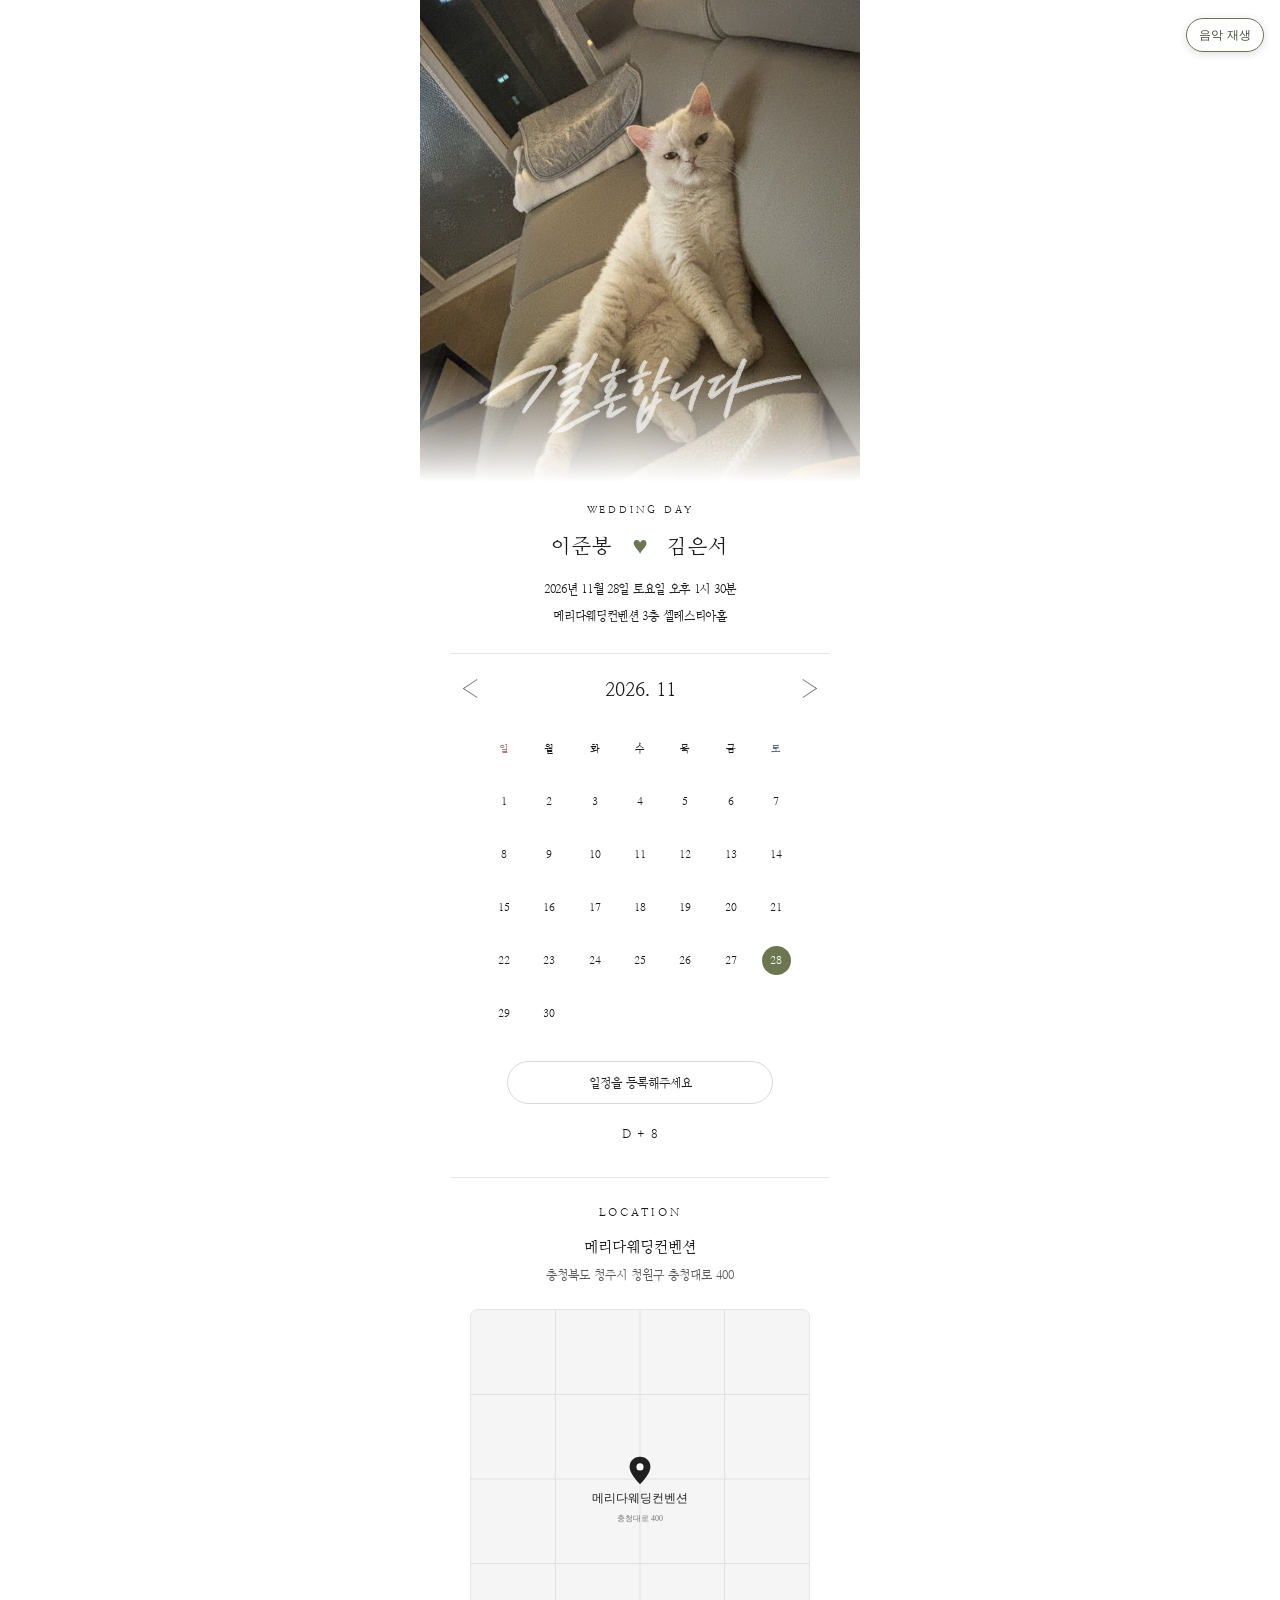
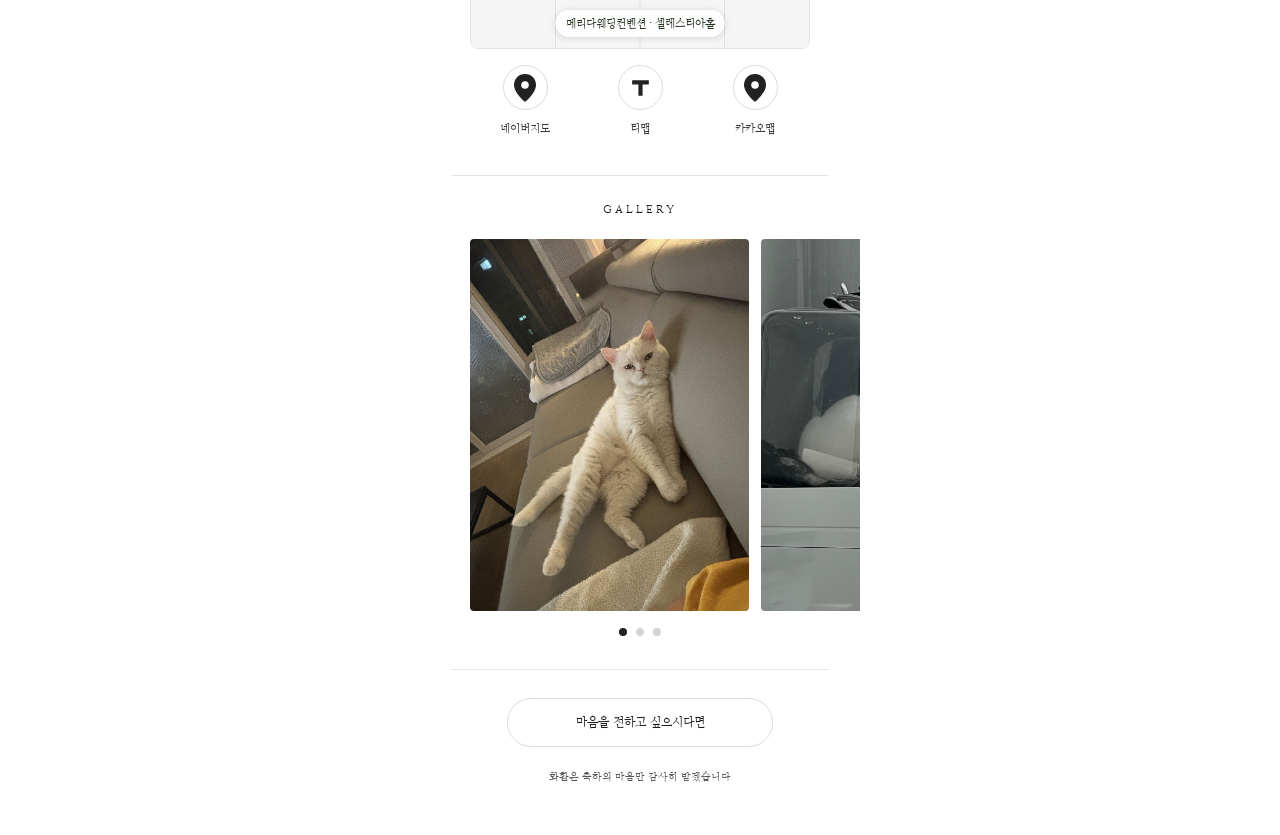
==== index.html @ 65020113 "Deploy wedding invitation music and gallery to production with top-right text music control" ====
<!DOCTYPE html>

<html lang="ko"><head><meta charset="utf-8"/><meta content="width=device-width, initial-scale=1" name="viewport"/><title>이준봉 ♥ 김은서 결혼식</title><style></style><link href="styles.css" rel="stylesheet"/><style> .calendar-chooser{width:100%;margin:0 auto;text-align:center}.calendar-chooser summary{list-style:none;cursor:pointer;user-select:none}.calendar-chooser summary::-webkit-details-marker{display:none}.calendar-chooser[open] summary{border-color:#999}.native-choice-panel{position:relative;z-index:5;width:min(100%,340px);margin:11px auto 0;background:#fff;border:1px solid #e9e9e9;border-radius:15px;padding:14px;box-shadow:0 8px 22px #0001}.native-choice-panel .popup-head{display:block;font-size:14px}.native-choice-panel .popup-close-hint{display:block;margin:3px 0 7px;font:10px/1.5 system-ui,sans-serif;color:#777}.native-choice-panel .calendar-choice{box-sizing:border-box}.native-choice-panel .choice-icon{flex:none}.calendar-chooser:not([open]) .native-choice-panel{display:none}</style><style>.native-choice-panel .choice-detail>summary{list-style:none;cursor:pointer}.native-choice-panel .choice-detail>summary::-webkit-details-marker{display:none}.native-choice-panel .choice-detail[open]>summary{border-color:#888}.choice-icon .brand-icon{width:23px;height:23px;display:block}.choice-expansion{text-align:left;font:12px/1.7 system-ui,sans-serif;color:#555;border:1px solid #ededed;border-radius:10px;padding:12px;margin:-1px 0 8px}.choice-expansion p{margin:0 0 10px}.event-fallback{border-left:2px solid #333;padding:6px 10px;margin:10px 0;background:#fafafa}.event-fallback p{margin:4px 0 0}.file-link{display:block;padding:10px;border:1px solid #ddd;border-radius:8px;text-decoration:none;color:#222;margin:7px 0;font-size:12px}.file-note{margin:11px 0 0;color:#777;font:10px/1.5 system-ui,sans-serif}.calendar-chooser summary{list-style:none}</style><style>.location{padding-bottom:34px}.map-outer{width:min(100%,340px);margin:15px auto 0}.map-frame{width:100%;aspect-ratio:1;position:relative;background:#f2f2f2;border:1px solid #e5e5e5;border-radius:8px;overflow:hidden}.map-frame iframe{width:100%;height:100%;border:0;position:relative;z-index:1}.map-fallback{position:absolute;inset:0;display:flex;align-items:center;justify-content:center;flex-direction:column;gap:9px;font:12px/1.5 system-ui,sans-serif;color:#555;z-index:0}.map-fallback strong{font-size:14px}.map-credit{font:9px/1.6 system-ui,sans-serif;color:#888;text-align:right;margin:4px 0 8px}.map-apps{display:flex;justify-content:space-around;gap:5px}.map-apps>a{display:flex;flex-direction:column;align-items:center;gap:7px;color:#333;text-decoration:none;min-width:74px;font-family:WeddingSerif,"Nanum Myeongjo",serif;font-size:11px;line-height:1.4;letter-spacing:0}.map-app-icon{width:45px;height:45px;border-radius:50%;border:1px solid #dcdcdc;display:grid;place-items:center;background:white;color:#222}.map-apps svg{display:block}.tmap-fallback-note{font-family:WeddingSerif,"Nanum Myeongjo",serif;font-size:10px;line-height:1.6;color:#777;margin:12px 0 0;text-align:center}.tmap-fallback-note a{color:inherit;text-decoration:underline}@media(min-width:441px){.map-outer{width:340px}}</style><style>
.gallery-section{padding:18px 0 23px;text-align:center;overflow:hidden}.gallery-section h2{font-size:11px;letter-spacing:.28em;font-weight:400;margin:0 0 17px}.gallery-area{position:relative;--gallery-slide-width:min(82%,308px)}.gallery-track{display:flex;overflow-x:auto;scroll-snap-type:x mandatory;-webkit-overflow-scrolling:touch;scrollbar-width:none;gap:12px;padding-inline:calc((100% - var(--gallery-slide-width))/2);scroll-padding-inline:calc((100% - var(--gallery-slide-width))/2);touch-action:pan-x pan-y;overscroll-behavior-x:contain;scroll-behavior:smooth}.gallery-track::-webkit-scrollbar{display:none}.gallery-slide{flex:0 0 var(--gallery-slide-width);margin:0;scroll-snap-align:center;scroll-snap-stop:always;aspect-ratio:3/4;background:#f4f4f4;overflow:hidden;border-radius:4px}.gallery-slide img{width:100%;height:100%;object-fit:cover;display:block}.gallery-nav{position:absolute;top:50%;transform:translateY(-50%);width:36px;height:36px;border:0;display:grid;place-items:center;background:#fff;border-radius:50%;box-shadow:0 1px 8px #0002;font:26px/1 Georgia,serif;color:#252525;cursor:pointer;z-index:2}.gallery-nav.prev{left:14px}.gallery-nav.next{right:14px}.gallery-nav:disabled{opacity:.35;cursor:default}.gallery-dots{display:flex;justify-content:center;gap:9px;margin:11px auto 0}.gallery-dot{width:7px;height:7px;border-radius:50%;background:#d3d3d3}.gallery-dot.is-active{background:#222}.gallery-empty{font-size:12px;color:#777}@media(max-width:360px){.gallery-area{--gallery-slide-width:min(84%,292px)}.gallery-nav{width:34px;height:34px}}
</style><style>.gallery-track{--new-width:min(82%,340px);gap:12px;padding-inline:calc((100% - var(--new-width))/2);scroll-padding-inline:calc((100% - var(--new-width))/2);scroll-snap-type:x mandatory;overscroll-behavior-x:contain;scroll-behavior:smooth}.gallery-slide{position:relative;flex:0 0 var(--new-width);scroll-snap-align:center;scroll-snap-stop:always}.gallery-arrow{position:absolute;top:50%;transform:translateY(-50%);width:38px;height:38px;background:#fff;color:#222;border-radius:50%;display:grid;place-items:center;z-index:3;box-shadow:0 2px 8px #0002;text-decoration:none;font:26px/1 Georgia,serif}.gallery-prev{left:10px}.gallery-next{right:10px}.gallery-dot{display:block}.gallery-arrow:focus-visible,.gallery-dot:focus-visible{outline:2px solid #222;outline-offset:2px}@media(max-width:360px){.gallery-track{--new-width:84%}}
.contribution{padding:19px 23px 30px;text-align:center}.contribution-toggle{display:flex;align-items:center;justify-content:center;list-style:none;min-height:43px;border:1px solid #ddd;border-radius:24px;font-size:12px;cursor:pointer}.contribution-toggle::-webkit-details-marker{display:none}.contribution-panel{margin-top:12px;border:1px solid #eee;border-radius:11px;padding:13px}.account-side h3{background:#f6f6f6;margin:8px 0;padding:8px;font-size:12px;font-weight:400}.account-row{display:flex;text-align:left;align-items:center;gap:10px;padding:10px 0;border-bottom:1px solid #eee}.account-text{flex:1;min-width:0;overflow-wrap:anywhere;display:flex;flex-direction:column;font-size:11px;gap:5px}.copy-account{font-family:inherit;border:1px solid #ddd;background:#fff;border-radius:14px;padding:7px;min-width:48px;font-size:11px}.copy-account:disabled{opacity:.35}.contribution-note{font-size:10px;color:#555;line-height:1.8}.copy-status{font-size:11px;color:#555}</style><style>
/* P13: fixed 1:1 square independent of iframe intrinsic size */
.map-outer{width:min(100%,340px);margin-inline:auto}
.map-frame{position:relative!important;width:100%!important;height:auto!important;aspect-ratio:1/1!important;min-height:0!important;max-height:none!important;overflow:hidden!important}
.map-frame iframe,.map-frame .map-fallback{position:absolute!important;inset:0!important;width:100%!important;height:100%!important}
.tmap-fallback-note{display:none!important}
/* P15: native radio-state carousel, no JavaScript required for arrow taps */
.gallery-section{overflow:hidden}.gallery-area{position:relative;overflow:hidden;width:100%;--slide-width:min(82vw,340px);--slide-gap:12px}
.gallery-track{display:flex!important;gap:var(--slide-gap)!important;overflow:visible!important;padding:0 calc((100% - var(--slide-width))/2)!important;scroll-behavior:auto!important;scroll-snap-type:none!important;transform:translateX(0);transition:transform .26s ease;will-change:transform;touch-action:pan-y}
.gallery-slide{flex:0 0 var(--slide-width)!important;width:var(--slide-width)!important;aspect-ratio:3/4;position:relative;scroll-snap-align:none!important;overflow:hidden;border-radius:4px;margin:0}
.gallery-slide img{width:100%;height:100%;display:block;object-fit:cover}
.gallery-radio{position:absolute;opacity:0;pointer-events:none;width:1px;height:1px}
#gallery-select-2:checked~.gallery-area .gallery-track{transform:translateX(calc(-1 * (var(--slide-width) + var(--slide-gap))))}
#gallery-select-3:checked~.gallery-area .gallery-track{transform:translateX(calc(-2 * (var(--slide-width) + var(--slide-gap))))}
.gallery-arrow{position:absolute!important;top:50%;transform:translateY(-50%);width:38px;height:38px;background:#fff;color:#222;border-radius:50%;display:grid;place-items:center;z-index:5;box-shadow:0 2px 8px #0002;text-decoration:none;font:26px/1 Georgia,serif;cursor:pointer;user-select:none;-webkit-tap-highlight-color:transparent}
.gallery-arrow.gallery-prev{left:9px}.gallery-arrow.gallery-next{right:9px}
.gallery-dots{display:flex;gap:9px;justify-content:center;margin:11px auto 0}
.gallery-dot{width:8px;height:8px;border-radius:50%;background:#d4d4d4;cursor:pointer;display:block}
#gallery-select-1:checked~.gallery-dots label[for="gallery-select-1"],#gallery-select-2:checked~.gallery-dots label[for="gallery-select-2"],#gallery-select-3:checked~.gallery-dots label[for="gallery-select-3"]{background:#222}
@media(max-width:360px){.gallery-area{--slide-width:84vw}.gallery-arrow{width:34px;height:34px}}
</style><style>
/* P09 calendar: no vertically compressed cells; preserve seven columns and date order. */
.calendar-section{padding:15px 9% 18px}
.calendar-grid{width:min(100%,318px);aspect-ratio:1/1;margin-inline:auto;display:grid;grid-template-columns:repeat(7,minmax(0,1fr));grid-template-rows:repeat(6,minmax(0,1fr));row-gap:0;align-items:stretch}
.calendar-grid .weekday{height:100%;display:grid;place-items:center;padding:0;font-size:10px}
.calendar-grid .day{height:100%;min-height:0;display:grid;place-items:center;font-size:11px}
.calendar-grid .wedding-date{height:29px;width:29px;min-height:29px;align-self:center;justify-self:center}
/* P13 map: use intrinsic aspect ratio of square wrapper; iframe never establishes height. */
.map-outer{width:min(100%,340px)}
.map-frame{width:100%!important;aspect-ratio:1/1!important;height:auto!important;position:relative!important;overflow:hidden!important}
.map-frame>iframe,.map-frame>.map-fallback{position:absolute!important;inset:0!important;width:100%!important;height:100%!important;box-sizing:border-box!important}
/* P15: native touch scrolling + scroll snap, not transformed radio state. */
.gallery-section{overflow:hidden}
.gallery-area{--gallery-size:min(82vw,340px);position:relative;overflow:hidden;width:100%;}
.gallery-track{display:flex!important;flex-wrap:nowrap!important;gap:12px!important;box-sizing:border-box!important;overflow-x:auto!important;overflow-y:hidden!important;scroll-snap-type:x mandatory!important;scroll-padding-inline:calc((100% - var(--gallery-size))/2)!important;padding:0 calc((100% - var(--gallery-size))/2)!important;transform:none!important;transition:none!important;scroll-behavior:smooth!important;touch-action:pan-x pan-y!important;overscroll-behavior-x:contain;-webkit-overflow-scrolling:touch;scrollbar-width:none;}
.gallery-track::-webkit-scrollbar{display:none}
.gallery-slide{flex:0 0 var(--gallery-size)!important;width:var(--gallery-size)!important;min-width:0!important;position:relative!important;aspect-ratio:3/4!important;margin:0!important;scroll-snap-align:center!important;scroll-snap-stop:always!important;overflow:hidden!important;border-radius:4px}
.gallery-slide img{display:block;width:100%;height:100%;object-fit:cover;pointer-events:none}
.gallery-arrow{position:absolute!important;top:50%!important;transform:translateY(-50%)!important;width:38px;height:38px;background:white;color:#222;border-radius:50%;display:grid;place-items:center;z-index:4;text-decoration:none;box-shadow:0 2px 8px #0003;cursor:pointer;font:26px/1 Georgia,serif;touch-action:manipulation}
.gallery-arrow.gallery-prev{left:10px!important}
.gallery-arrow.gallery-next{right:10px!important}
.gallery-dots{display:flex;justify-content:center;gap:9px;margin:11px auto 0}
.gallery-dot{display:block;width:8px;height:8px;border-radius:50%;background:#d3d3d3}
.gallery-dot.is-active{background:#222}
.gallery-radio{display:none!important}
@media(max-width:360px){.gallery-area{--gallery-size:84vw}.gallery-arrow{width:34px;height:34px}}
</style><style>
/* P15: user explicitly removed gallery arrow controls */
.gallery-arrow,.gallery-nav{display:none!important}
.gallery-track{display:flex!important;overflow-x:auto!important;overflow-y:hidden!important;scroll-snap-type:x mandatory!important;scroll-behavior:smooth!important;overscroll-behavior-x:contain;touch-action:pan-x pan-y!important;transform:none!important;transition:none!important;gap:12px!important;--gallery-width:min(82%,340px);padding-inline:calc((100% - var(--gallery-width))/2)!important;scroll-padding-inline:calc((100% - var(--gallery-width))/2)!important}
.gallery-slide{position:relative;flex:0 0 var(--gallery-width)!important;width:var(--gallery-width)!important;scroll-snap-align:center!important;scroll-snap-stop:always!important;aspect-ratio:3/4}
.gallery-slide img{width:100%;height:100%;object-fit:cover}
/* P17/18: approved gift icon, bride/groom mutually exclusive tab */
.contribution-toggle{gap:12px;font-family:WeddingSerif,"Nanum Myeongjo",serif}
.gift-icon{flex:none;display:inline-block;vertical-align:middle}
.contribution-tabs{display:flex;width:100%;border-bottom:1px solid #ededed;background:#fafafa;margin:0 0 9px}
.contribution-tab{width:50%;border:0;border-bottom:2px solid transparent;border-radius:0;background:transparent;min-height:39px;color:#777;cursor:pointer;font:12px/1.4 WeddingSerif,"Nanum Myeongjo",serif}
.contribution-tab[aria-selected="true"]{color:#222;background:#fff;border-bottom-color:#333}
.contribution-tabpanel[hidden]{display:none!important}
.contribution-tabpanel{min-width:0}
.contribution-panel{padding:12px 13px 16px}
.account-side h3{display:none}
.account-row:last-child{border-bottom:none}
.contribution-tab:focus-visible{outline:2px solid #333;outline-offset:-2px}
</style><style>
/* P18: iPhone local HTML safe — radio/label tabs, no JavaScript dependency. */
.contribution-panel .account-choice{position:absolute;width:1px;height:1px;opacity:0;clip-path:inset(50%);overflow:hidden}
.contribution-tabs .contribution-tab{display:flex;align-items:center;justify-content:center;width:50%;min-height:39px;cursor:pointer;user-select:none;-webkit-tap-highlight-color:transparent;font:12px/1.4 WeddingSerif,"Nanum Myeongjo",serif;color:#777;border-bottom:2px solid transparent}
#account-groom:checked~.contribution-tabs label[for="account-groom"],#account-bride:checked~.contribution-tabs label[for="account-bride"]{color:#222;background:#fff;border-bottom-color:#333}
.contribution-panel>.contribution-tabpanel{display:none!important}
#account-groom:checked~#panel-groom,#account-bride:checked~#panel-bride{display:block!important}
#account-groom:focus-visible~.contribution-tabs label[for="account-groom"],#account-bride:focus-visible~.contribution-tabs label[for="account-bride"]{outline:2px solid #333;outline-offset:-2px}
</style><style id="requested-layout-fix">
/* Requested account rows: bank (5 Hangul chars) | number on row 1, holder on row 2. */
.account-row .account-text{display:flex;flex-direction:column;gap:5px;flex:1;min-width:0;overflow-wrap:normal;text-align:left}
.account-row .account-first-line{display:flex;align-items:baseline;gap:9px;min-width:0;width:100%;font-size:11px;line-height:1.6}
.account-row .account-bank{display:inline-block;flex:0 0 5em;min-width:5em;max-width:5em;white-space:nowrap;overflow:hidden;text-overflow:ellipsis}
.account-row .account-separator{flex:0 0 auto;color:#c9c9c9}
.account-row .account-number{flex:1;min-width:0;overflow-wrap:anywhere;letter-spacing:0}
.account-row .account-holder{display:block;font-size:11px;line-height:1.6;color:#555}
.account-row .copy-account{flex:0 0 auto;align-self:center}
.map-credit{display:none!important}
</style><style id="spacing-rhythm-v1">
/* P20: unified whitespace rhythm — approved proportions retained. */
:root{--gap-line:8px;--gap-item:14px;--gap-block:24px;--gap-section:32px}
/* Important: keep cover crop, lettering, and square calendar/map geometry unchanged. */
.intro{padding-top:22px!important;padding-bottom:26px!important}
.intro .eyebrow{margin-bottom:18px!important}
.intro .names{margin-bottom:17px!important}
.intro .event-line,.intro .hall-line{line-height:1.85!important}
.intro .hall-line{margin-top:5px!important}
.calendar-section{padding-top:23px!important;padding-bottom:28px!important}
.calendar-section .month{margin-bottom:21px!important}
/* Keep the calendar-grid square, only change its surrounding whitespace. */
.calendar-grid{aspect-ratio:1 / 1!important}
.calendar-chooser{margin-top:21px!important}
.calendar-chooser>.secondary,.calendar-chooser>summary.secondary{margin-top:20px!important}
.calendar-chooser .native-choice-panel{margin-top:14px!important;padding-top:16px!important;padding-bottom:17px!important}
.calendar-choice{margin-bottom:9px!important}
.dday{margin-top:23px!important;margin-bottom:8px!important}
.location{padding-top:28px!important;padding-bottom:38px!important}
.location h2{margin-top:0!important;margin-bottom:19px!important}
.location>p{margin-top:0!important;margin-bottom:9px!important}
.location address{line-height:1.85!important}
.location .map-outer{margin-top:23px!important}
/* Do not alter the map width, height, aspect ratio or iframe fit. */
.location .map-credit{margin-top:7px!important;margin-bottom:13px!important}
.location .map-apps{margin-top:16px!important}
.location .map-apps>a{gap:11px!important}
.gallery-section{padding-top:27px!important;padding-bottom:33px!important}
.gallery-section h2{margin-bottom:23px!important}
.gallery-dots{margin-top:17px!important}
.contribution{padding-top:28px!important;padding-bottom:38px!important}
.contribution-toggle{min-height:49px!important}
.contribution-panel{margin-top:18px!important;padding:18px 16px 19px!important}
.contribution-tabs{margin-bottom:16px!important}
.contribution-tabs .contribution-tab{min-height:45px!important}
.account-row{padding-top:16px!important;padding-bottom:16px!important;gap:14px!important}
.account-row .account-text{gap:9px!important}
.account-row .account-first-line{line-height:1.8!important}
.account-row .account-holder{line-height:1.8!important}
.contribution-note{margin-top:20px!important;line-height:2!important}
@media(max-width:359px){.intro{padding-inline:8px!important}.calendar-section{padding-inline:8%!important}.account-row{gap:8px!important}}
</style><style>.map-external-fallback{display:inline-block;font:inherit;color:#444;text-underline-offset:3px}.map-fallback{font-family:WeddingSerif,"Nanum Myeongjo",serif}</style><link href="vendor/leaflet.css" rel="stylesheet"/><script defer="" src="vendor/leaflet.js"></script><script defer="" src="map-interaction.js"></script><script defer src="gallery-dynamic.js"></script><script defer src="cover-photo.js"></script><link rel="stylesheet" href="bgm.css"/><script defer src="bgm.js"></script></head><body><audio id="wedding-bgm" src="assets/audio/wedding-bgm.mp3" preload="none" loop></audio><button id="bgm-toggle" class="bgm-toggle" type="button" aria-label="배경음악 재생" aria-pressed="false">음악 재생</button><main class="page"><section aria-label="결혼식 표지" class="cover"><img alt="표지 사진" class="cover-photo" src="assets/cover.jpg"/><img alt="결혼합니다" class="lettering" src="assets/lettering.png"/></section><section class="intro"><p class="eyebrow">WEDDING DAY</p><p class="names">이준봉 <span aria-hidden="true" class="heart">♥</span> 김은서</p><p class="event-line"><time datetime="2026-11-28T13:30">2026년 11월 28일 토요일 오후 1시 30분</time></p><p class="hall-line">메리다웨딩컨벤션 3층 셀레스티아홀</p></section><div class="rule"></div><section aria-label="2026년 11월 달력" class="calendar-section"><p class="month"><span aria-hidden="true" class="arrow">‹</span><span>2026. 11</span><span aria-hidden="true" class="arrow">›</span></p><div class="calendar-grid"><span class="weekday">일</span><span class="weekday">월</span><span class="weekday">화</span><span class="weekday">수</span><span class="weekday">목</span><span class="weekday">금</span><span class="weekday">토</span><span class="day">1</span><span class="day">2</span><span class="day">3</span><span class="day">4</span><span class="day">5</span><span class="day">6</span><span class="day">7</span><span class="day">8</span><span class="day">9</span><span class="day">10</span><span class="day">11</span><span class="day">12</span><span class="day">13</span><span class="day">14</span><span class="day">15</span><span class="day">16</span><span class="day">17</span><span class="day">18</span><span class="day">19</span><span class="day">20</span><span class="day">21</span><span class="day">22</span><span class="day">23</span><span class="day">24</span><span class="day">25</span><span class="day">26</span><span class="day">27</span><span aria-label="11월 28일 예식일" class="day wedding-date">28</span><span class="day">29</span><span class="day">30</span><span aria-hidden="true" class="day empty"></span><span aria-hidden="true" class="day empty"></span><span aria-hidden="true" class="day empty"></span><span aria-hidden="true" class="day empty"></span><span aria-hidden="true" class="day empty"></span></div><details class="calendar-chooser" id="calendar-chooser"><summary aria-label="일정 등록 메뉴 열기" class="secondary" id="add-to-calendar">일정을 등록해주세요</summary><div class="native-choice-panel"><a class="calendar-choice" href="https://calendar.google.com/calendar/render?action=TEMPLATE&amp;text=%EC%9D%B4%EC%A4%80%EB%B4%89+%E2%99%A5+%EA%B9%80%EC%9D%80%EC%84%9C+%EA%B2%B0%ED%98%BC%EC%8B%9D&amp;dates=20261128T133000%2F20261128T143000&amp;ctz=Asia%2FSeoul&amp;details=%EA%B2%B0%ED%98%BC%EC%8B%9D+%EC%B4%88%EB%8C%80&amp;location=%EB%A9%94%EB%A6%AC%EB%8B%A4%EC%9B%A8%EB%94%A9%EC%BB%A8%EB%B2%A4%EC%85%98+3%EC%B8%B5+%EC%85%80%EB%A0%88%EC%8A%A4%ED%8B%B0%EC%95%84%ED%99%80%2C+%EC%B6%A9%EC%B2%AD%EB%B6%81%EB%8F%84+%EC%B2%AD%EC%A3%BC%EC%8B%9C+%EC%B2%AD%EC%9B%90%EA%B5%AC+%EC%B6%A9%EC%B2%AD%EB%8C%80%EB%A1%9C+400" id="google-calendar" rel="noopener noreferrer" target="_blank"><span class="choice-label">Google 캘린더에 추가하기</span></a><a class="calendar-choice" href="https://outlook.live.com/calendar/deeplink/compose?path=%2Fcalendar%2Faction%2Fcompose&amp;rru=addevent&amp;subject=%EC%9D%B4%EC%A4%80%EB%B4%89+%E2%99%A5+%EA%B9%80%EC%9D%80%EC%84%9C+%EA%B2%B0%ED%98%BC%EC%8B%9D&amp;startdt=2026-11-28T13%3A30%3A00&amp;enddt=2026-11-28T14%3A30%3A00&amp;location=%EB%A9%94%EB%A6%AC%EB%8B%A4%EC%9B%A8%EB%94%A9%EC%BB%A8%EB%B2%A4%EC%85%98+3%EC%B8%B5+%EC%85%80%EB%A0%88%EC%8A%A4%ED%8B%B0%EC%95%84%ED%99%80%2C+%EC%B6%A9%EC%B2%AD%EB%B6%81%EB%8F%84+%EC%B2%AD%EC%A3%BC%EC%8B%9C+%EC%B2%AD%EC%9B%90%EA%B5%AC+%EC%B6%A9%EC%B2%AD%EB%8C%80%EB%A1%9C+400&amp;body=%EA%B2%B0%ED%98%BC%EC%8B%9D+%EC%B4%88%EB%8C%80+%C2%B7+%ED%95%9C%EA%B5%AD+%EC%8B%9C%EA%B0%84%28Asia%2FSeoul%29+%EA%B8%B0%EC%A4%80" id="outlook-calendar" rel="noopener noreferrer" target="_blank"><span class="choice-label">Outlook 캘린더에 추가하기</span></a><a class="calendar-choice" href="wedding-20261128.ics" id="other-calendar" type="text/calendar"><span class="choice-label">기타(아이폰) 캘린더에 추가하기</span></a></div></details><p class="dday" data-target="2026-11-28" id="dday"><strong>D - 35</strong></p></section><div class="rule"></div><section class="location"><h2>LOCATION</h2><p>메리다웨딩컨벤션</p><address>충청북도 청주시 청원구 충청대로 400</address><div class="map-outer"><div aria-label="메리다웨딩컨벤션 위치 지도 — 온라인에서 확대, 축소, 이동 가능" class="map-frame" data-lat="36.6863283393705" data-lng="127.510974315734" style="width:100%;aspect-ratio:1/1;height:auto;position:relative;"><img alt="메리다웨딩컨벤션 위치 안내. 정확한 지도는 온라인에서 표시됩니다." class="map-static" src="assets/map-location-schematic.svg"/><div aria-label="확대 축소와 이동이 가능한 지도" id="interactive-map"></div><div aria-label="예식장 위치" class="venue-map-caption">메리다웨딩컨벤션 · 셀레스티아홀</div><div aria-label="지도 확대 축소" class="map-zoom-controls"><button aria-label="지도 확대" data-map-action="zoom-in" type="button">+</button><button aria-label="지도 축소" data-map-action="zoom-out" type="button">−</button></div></div><nav aria-label="지도 앱 바로가기" class="map-apps"><a href="https://app.map.naver.com/launchApp/?elat=36.6863283393705&amp;elng=127.510974315734&amp;etitle=%EB%A9%94%EB%A6%AC%EB%8B%A4%EC%9B%A8%EB%94%A9%EC%BB%A8%EB%B2%A4%EC%85%98&amp;menu=route&amp;version=11" rel="noopener noreferrer" target="_blank"><span class="map-app-icon"><svg aria-hidden="true" height="28" viewbox="0 0 24 28" width="24"><path d="M12 0C5.5 0 1 4.9 1 11c0 8 11 17 11 17s11-9 11-17C23 4.9 18.5 0 12 0Z" fill="currentColor"></path><circle cx="12" cy="11" fill="white" r="3.8"></circle></svg></span><span>네이버지도</span></a><a aria-label="티맵 앱으로 목적지 길찾기" href="tmap://?rGoName=%EB%A9%94%EB%A6%AC%EB%8B%A4%EC%9B%A8%EB%94%A9%EC%BB%A8%EB%B2%A4%EC%85%98&amp;rGoX=127.510974315734&amp;rGoY=36.6863283393705"><span class="map-app-icon"><svg aria-hidden="true" height="25" viewbox="0 0 24 24" width="25"><path d="M4 5h16v4h-6v11h-4V9H4Z" fill="currentColor"></path></svg></span><span>티맵</span></a><a href="https://map.kakao.com/link/to/%EB%A9%94%EB%A6%AC%EB%8B%A4%EC%9B%A8%EB%94%A9%EC%BB%A8%EB%B2%A4%EC%85%98,36.6863283393705,127.510974315734" rel="noopener noreferrer" target="_blank"><span class="map-app-icon"><svg aria-hidden="true" height="28" viewbox="0 0 24 28" width="24"><path d="M12 0C5.5 0 1 4.9 1 11c0 8 11 17 11 17s11-9 11-17C23 4.9 18.5 0 12 0Z" fill="currentColor"></path><circle cx="12" cy="11" fill="white" r="3.8"></circle></svg></span><span>카카오맵</span></a></nav></div></section><div class="rule"></div><section aria-labelledby="gallery-heading" class="gallery-section"><h2 id="gallery-heading">GALLERY</h2><div class="gallery-area"><div aria-label="사진 갤러리, 좌우로 넘겨 한 장씩 이동" class="gallery-track" id="gallery-track" tabindex="0"></div></div><div aria-label="갤러리 사진 위치" class="gallery-dots" id="gallery-dots"></div></section><div class="rule"></div><section class="contribution"><details><summary class="contribution-toggle">마음을 전하고 싶으시다면<span class="toggle-chevron">⌄</span></summary><div class="contribution-panel"><input aria-label="신랑측" checked="" class="account-choice" id="account-groom" name="account-side" type="radio"/><input aria-label="신부측" class="account-choice" id="account-bride" name="account-side" type="radio"/><div aria-label="계좌 구분" class="contribution-tabs"><label class="contribution-tab" for="account-groom">신랑측</label><label class="contribution-tab" for="account-bride">신부측</label></div><div class="contribution-tabpanel" id="panel-groom"><div class="account-side"><h3>신랑측</h3><div class="account-row" data-account-index="0" data-account-side="groom"><div class="account-text"><div class="account-first-line"><span class="account-bank">은행 미입력</span><span aria-hidden="true" class="account-separator">|</span><span class="account-number">계좌번호 미입력</span></div><span class="account-holder">예금주 미입력</span></div><button aria-label="계좌번호 복사" class="copy-account" disabled="" type="button">복사</button></div><div class="account-row" data-account-index="1" data-account-side="groom"><div class="account-text"><div class="account-first-line"><span class="account-bank">은행 미입력</span><span aria-hidden="true" class="account-separator">|</span><span class="account-number">계좌번호 미입력</span></div><span class="account-holder">예금주 미입력</span></div><button aria-label="계좌번호 복사" class="copy-account" disabled="" type="button">복사</button></div><div class="account-row" data-account-index="2" data-account-side="groom"><div class="account-text"><div class="account-first-line"><span class="account-bank">은행 미입력</span><span aria-hidden="true" class="account-separator">|</span><span class="account-number">계좌번호 미입력</span></div><span class="account-holder">예금주 미입력</span></div><button aria-label="계좌번호 복사" class="copy-account" disabled="" type="button">복사</button></div></div></div><div class="contribution-tabpanel" id="panel-bride"><div class="account-side"><h3>신부측</h3><div class="account-row" data-account-index="0" data-account-side="bride"><div class="account-text"><div class="account-first-line"><span class="account-bank">은행 미입력</span><span aria-hidden="true" class="account-separator">|</span><span class="account-number">계좌번호 미입력</span></div><span class="account-holder">예금주 미입력</span></div><button aria-label="계좌번호 복사" class="copy-account" disabled="" type="button">복사</button></div></div></div><p class="copy-status" role="status"></p></div></details><p class="contribution-note">화환은 축하의 마음만 감사히 받겠습니다</p></section></main><script id="wedding-data" type="application/json">{"groom": "이준봉", "bride": "김은서", "date": "2026-11-28", "time": "13:30", "venue": "메리다웨딩컨벤션", "hall": "3층 셀레스티아홀", "address": "충청북도 청주시 청원구 충청대로 400"}</script><script>
(function(){
 try { var e=document.getElementById('dday');if(!e)return;var t=e.getAttribute('data-target');var now=new Date();var parts=new Intl.DateTimeFormat('en-CA',{timeZone:'Asia/Seoul',year:'numeric',month:'2-digit',day:'2-digit'}).formatToParts(now);var o={};parts.forEach(function(p){o[p.type]=p.value});var today=Date.UTC(+o.year,+o.month-1,+o.day);var x=t.split('-');var target=Date.UTC(+x[0],+x[1]-1,+x[2]);var n=Math.round((target-today)/86400000);e.textContent=n>0?'D - '+n:n===0?'D - DAY':'D + '+Math.abs(n); }catch(e){}
})();
</script><script>/* 기존 3장 고정 갤러리 점 동기화는 동적 갤러리 스크립트로 대체. */</script><script id="account-config" type="application/json">{"groom": [{"bank": "", "number": "", "holder": ""}, {"bank": "", "number": "", "holder": ""}, {"bank": "", "number": "", "holder": ""}], "bride": [{"bank": "", "number": "", "holder": ""}]}</script><script>(function(){'use strict';
const rows=[...document.querySelectorAll('.account-row[data-account-side]')];
const live=document.querySelector('.copy-status');
function say(message){if(live)live.textContent=message;}
function apply(accounts){rows.forEach(row=>{const side=row.dataset.accountSide;const index=Number(row.dataset.accountIndex);const a=(accounts[side]||[])[index]||{};const bank=String(a.bank||'').trim(),number=String(a.number||'').trim(),holder=String(a.holder||'').trim();row.querySelector('.account-bank').textContent=bank||'은행 미입력';row.querySelector('.account-number').textContent=number||'계좌번호 미입력';row.querySelector('.account-holder').textContent=holder||'예금주 미입력';const btn=row.querySelector('.copy-account');btn.disabled=!(bank&&number&&holder);btn.dataset.copyDetails=btn.disabled?'':[bank,number,holder].join('\n');});}
async function copyText(text){if(navigator.clipboard&&window.isSecureContext){try{await navigator.clipboard.writeText(text);return true;}catch(_){}}
const t=document.createElement('textarea');t.value=text;t.setAttribute('readonly','');t.style.position='fixed';t.style.opacity='0';t.style.left='-9999px';document.body.appendChild(t);t.focus();t.select();t.setSelectionRange(0,t.value.length);let ok=false;try{ok=document.execCommand('copy');}catch(_){}t.remove();return ok;}
rows.forEach(row=>row.querySelector('.copy-account').addEventListener('click',async function(){if(this.disabled||!this.dataset.copyDetails)return;const ok=await copyText(this.dataset.copyDetails);say(ok?'은행명, 계좌번호, 예금주가 복사되었습니다.':'복사할 수 없습니다. 은행명, 계좌번호, 예금주를 확인해주세요.');}));
const payload=document.getElementById('account-config');if(!payload)return;try{apply(JSON.parse(payload.textContent));}catch(_){say('계좌 정보를 읽지 못했습니다.');}
})();</script><script>/* 달력 메뉴 외부 터치 시 닫기: 기존 링크 이동 이벤트는 변경하지 않습니다. */
(function(){const chooser=document.getElementById('calendar-chooser');if(!chooser)return;document.addEventListener('click',function(event){if(chooser.open&&!chooser.contains(event.target))chooser.open=false;});document.addEventListener('keydown',function(event){if(event.key==='Escape')chooser.open=false;});})();</script></body></html>
---- styles.css ----
@font-face{font-family:WeddingSerif;src:url("assets/fonts/serif.woff2") format("woff2");font-display:swap}*{box-sizing:border-box}html{background:#fff;color:#191919}body{margin:0;font-family:WeddingSerif,"Nanum Myeongjo",serif}.page{width:min(100%,440px);margin:0 auto;background:#fff}.cover{position:relative;aspect-ratio:347/380;overflow:hidden}.cover-photo{width:100%;height:100%;object-fit:cover;object-position:50% 44%;display:block}.cover:after{content:"";position:absolute;bottom:0;left:0;right:0;height:24%;background:linear-gradient(to bottom,rgba(255,255,255,0),rgba(255,255,255,.55) 57%,#fff);pointer-events:none}.lettering{position:absolute;width:79%;left:10.5%;bottom:8.5%;height:auto;overflow:visible;opacity:var(--lettering-opacity, .7);z-index:1;object-fit:contain;pointer-events:none}.intro{text-align:center;padding:16px 10px 17px}.eyebrow{letter-spacing:.29em;font-size:10px;margin:0 0 13px}.names{font-size:20px;letter-spacing:.09em;white-space:nowrap;margin:0 0 12px;line-height:1.4}.heart{display:inline-block;padding:0 11px;font-size:17px;letter-spacing:0}.event-line,.hall-line{font-size:12px;line-height:1.65;white-space:nowrap;margin:0;letter-spacing:-.025em}.rule{margin:0 7%;height:1px;background:#e5e5e5}.calendar-section{text-align:center;padding:15px 9% 18px}.month{margin:0 0 15px;display:flex;justify-content:space-between;align-items:center;font-size:19px}.month .arrow{font-size:21px;color:#5b5b5b}.calendar-grid{display:grid;grid-template-columns:repeat(7,minmax(0,1fr));row-gap:3px;align-items:center}.weekday{font-size:10px;padding-bottom:3px}.day{font-size:11px;min-height:24px;display:grid;place-items:center}.day.empty{visibility:hidden}.wedding-date{width:28px;height:28px;min-height:28px;border-radius:50%;background:#191919;color:white;justify-self:center}.secondary{margin:15px auto 0;display:flex;align-items:center;justify-content:center;gap:9px;width:min(100%,266px);min-height:43px;border:1px solid #d8d8d8;border-radius:24px;padding:8px 15px;background:white;color:#202020;font-family:inherit;font-size:12px}.secondary .calendar-icon{width:19px;height:19px;flex:none}.secondary .chevron{font-family:Arial,sans-serif;font-size:20px;margin-left:auto;line-height:1}.secondary .button-label{margin-left:auto}.secondary:disabled{opacity:1;color:#222;cursor:default}.location{text-align:center;padding:18px 22px 35px}.location h2{font-size:11px;letter-spacing:.26em;font-weight:400}.location p{font-size:15px;margin:13px 0 5px}.location address{font-style:normal;font-size:12px;color:#555}.dday{font-size:12px;letter-spacing:.08em;margin:19px 0 0}.dday strong{font-weight:400}.calendar-popup[hidden]{display:none!important}.calendar-popup{position:fixed;inset:0;background:rgba(0,0,0,.32);z-index:20;display:grid;place-items:center;padding:18px}.popup-panel{width:min(100%,340px);background:#fff;border-radius:16px;box-shadow:0 12px 36px #0002;padding:17px 15px 18px}.popup-head{display:flex;justify-content:center;position:relative;align-items:center;font:14px/1.5 WeddingSerif,serif;margin-bottom:13px}.close-popup{position:absolute;right:0;top:-4px;border:0;background:transparent;font:24px/1 Arial,sans-serif;cursor:pointer}.calendar-choice{display:flex;align-items:center;gap:15px;width:100%;min-height:51px;border:1px solid #ececec;border-radius:10px;background:#fff;padding:8px 13px;text-decoration:none;color:#222;font-size:12px;margin-bottom:5px;text-align:left;font-family:inherit;cursor:pointer}.calendar-choice .choice-icon{width:26px;text-align:center;font:700 23px/1 Arial,sans-serif}.calendar-choice .choice-label{flex:1}.calendar-choice .choice-chevron{font:18px/1 Arial,sans-serif}.calendar-choice:hover{background:#fafafa}.secondary:not(:disabled){cursor:pointer}.location address{line-height:1.7}.status-note{font:12px/1.6 system-ui,sans-serif;color:#666;margin:18px auto;max-width:360px;padding:0 18px;text-align:center}@media(max-width:360px){.names{font-size:18px}.event-line,.hall-line{font-size:11px}}

/* P20: unified whitespace rhythm — approved proportions retained. */
:root{--gap-line:8px;--gap-item:14px;--gap-block:24px;--gap-section:32px}
/* Important: keep cover crop, lettering, and square calendar/map geometry unchanged. */
.intro{padding-top:22px!important;padding-bottom:26px!important}
.intro .eyebrow{margin-bottom:18px!important}
.intro .names{margin-bottom:17px!important}
.intro .event-line,.intro .hall-line{line-height:1.85!important}
.intro .hall-line{margin-top:5px!important}
.calendar-section{padding-top:23px!important;padding-bottom:28px!important}
.calendar-section .month{margin-bottom:21px!important}
/* Keep the calendar-grid square, only change its surrounding whitespace. */
.calendar-grid{aspect-ratio:1 / 1!important}
.calendar-chooser{margin-top:21px!important}
.calendar-chooser>.secondary,.calendar-chooser>summary.secondary{margin-top:20px!important}
.calendar-chooser .native-choice-panel{margin-top:14px!important;padding-top:16px!important;padding-bottom:17px!important}
.calendar-choice{margin-bottom:9px!important}
.dday{margin-top:23px!important;margin-bottom:8px!important}
.location{padding-top:28px!important;padding-bottom:38px!important}
.location h2{margin-top:0!important;margin-bottom:19px!important}
.location>p{margin-top:0!important;margin-bottom:9px!important}
.location address{line-height:1.85!important}
.location .map-outer{margin-top:23px!important}
/* Do not alter the map width, height, aspect ratio or iframe fit. */
.location .map-credit{margin-top:7px!important;margin-bottom:13px!important}
.location .map-apps{margin-top:16px!important}
.location .map-apps>a{gap:11px!important}
.gallery-section{padding-top:27px!important;padding-bottom:33px!important}
.gallery-section h2{margin-bottom:23px!important}
.gallery-dots{margin-top:17px!important}
.contribution{padding-top:28px!important;padding-bottom:38px!important}
.contribution-toggle{min-height:49px!important}
.contribution-panel{margin-top:18px!important;padding:18px 16px 19px!important}
.contribution-tabs{margin-bottom:16px!important}
.contribution-tabs .contribution-tab{min-height:45px!important}
.account-row{padding-top:16px!important;padding-bottom:16px!important;gap:14px!important}
.account-row .account-text{gap:9px!important}
.account-row .account-first-line{line-height:1.8!important}
.account-row .account-holder{line-height:1.8!important}
.contribution-note{margin-top:20px!important;line-height:2!important}
@media(max-width:359px){.intro{padding-inline:8px!important}.calendar-section{padding-inline:8%!important}.account-row{gap:8px!important}}

/* P20 map feature: confined to approved square map only. */
.map-frame .map-static,.map-frame #interactive-map{position:absolute;inset:0;width:100%;height:100%;display:block}
.map-frame .map-static{object-fit:cover;z-index:1}
.map-frame #interactive-map{z-index:2;visibility:hidden}
.map-frame.map-live #interactive-map{visibility:visible}
.map-frame .map-zoom-controls{position:absolute;right:11px;top:11px;z-index:500;display:flex;flex-direction:column;gap:5px}
.map-frame .map-zoom-controls button{display:grid;place-items:center;border:1px solid #ddd;border-radius:5px;width:35px;height:35px;background:#fff;color:#222;font:24px/1 Arial,sans-serif;cursor:pointer;box-shadow:0 1px 4px #0001}
.map-frame .map-zoom-controls button:disabled{opacity:.45}
.map-frame .map-attribution{position:absolute;z-index:501;bottom:0;right:0;font:9px/1.6 Arial,sans-serif;color:#666;background:#ffffffcf;padding:0 5px}
.map-frame .leaflet-control-attribution{display:none!important}
.map-frame .leaflet-container{background:#f5f5f5;font-family:Arial,sans-serif}
.map-frame .leaflet-marker-icon{filter:none}

/* P20 follow-up: hide inoperable map controls in offline fallback. */
.map-frame:not(.map-live) .map-zoom-controls{display:none}
.map-frame:not(.map-live) .map-attribution{display:none}
.map-frame.map-live .map-zoom-controls{display:flex}

/* A25: QR 인쇄물과 조화되는 차분한 올리브 녹색. 기존 자산과 타이포그래피는 유지합니다. */
:root{--wedding-accent:#6c7651;--wedding-sun:#ad7374;--wedding-sat:#596985}
.heart{color:var(--wedding-accent)!important}
.calendar-grid .wedding-date{background:var(--wedding-accent)!important;color:#fff!important}
.calendar-grid .weekday:first-child{color:var(--wedding-sun)!important}
.calendar-grid .weekday:nth-child(7){color:var(--wedding-sat)!important}
/* 일정 등록: 글자만 가운데 놓고 선택 상태에서 흰 글씨, 녹색 배경 */
.calendar-chooser>summary.secondary{display:flex!important;justify-content:center!important;align-items:center!important;text-align:center!important}
.calendar-chooser>summary.secondary .button-label{margin:0!important;display:block;flex:0 1 auto}
.calendar-chooser[open]>summary.secondary{background:var(--wedding-accent)!important;color:#fff!important;border-color:var(--wedding-accent)!important}
.native-choice-panel .calendar-choice{justify-content:center!important;text-align:center!important}
.native-choice-panel .calendar-choice .choice-label{flex:none!important;text-align:center!important}
/* 기존 버튼과 같은 최대 너비 266px 및 높이 43px */
.contribution-toggle{box-sizing:border-box!important;width:min(100%,266px)!important;min-height:43px!important;margin:0 auto!important;position:relative!important;display:flex!important;justify-content:center!important;align-items:center!important;text-align:center!important}
.contribution-toggle .toggle-chevron{display:none!important}
.contribution details[open]>.contribution-toggle{background:var(--wedding-accent)!important;color:#fff!important;border-color:var(--wedding-accent)!important}
/* 지도 표지는 식별하기 쉽도록 하며 지도 데이터 공급자 표기는 유지합니다. */
.map-frame .venue-map-caption{position:absolute;z-index:710;bottom:11px;left:50%;transform:translateX(-50%);white-space:nowrap;padding:6px 10px;border-radius:20px;background:rgba(255,255,255,.93);box-shadow:0 1px 7px #0002;font:11px/1.4 WeddingSerif,serif;pointer-events:none;color:#273321}
.map-frame .leaflet-tile-pane{filter:none}
---- vendor/leaflet.css ----
/* required styles */

.leaflet-pane,
.leaflet-tile,
.leaflet-marker-icon,
.leaflet-marker-shadow,
.leaflet-tile-container,
.leaflet-pane > svg,
.leaflet-pane > canvas,
.leaflet-zoom-box,
.leaflet-image-layer,
.leaflet-layer {
	position: absolute;
	left: 0;
	top: 0;
	}
.leaflet-container {
	overflow: hidden;
	}
.leaflet-tile,
.leaflet-marker-icon,
.leaflet-marker-shadow {
	-webkit-user-select: none;
	   -moz-user-select: none;
	        user-select: none;
	  -webkit-user-drag: none;
	}
/* Prevents IE11 from highlighting tiles in blue */
.leaflet-tile::selection {
	background: transparent;
}
/* Safari renders non-retina tile on retina better with this, but Chrome is worse */
.leaflet-safari .leaflet-tile {
	image-rendering: -webkit-optimize-contrast;
	}
/* hack that prevents hw layers "stretching" when loading new tiles */
.leaflet-safari .leaflet-tile-container {
	width: 1600px;
	height: 1600px;
	-webkit-transform-origin: 0 0;
	}
.leaflet-marker-icon,
.leaflet-marker-shadow {
	display: block;
	}
/* .leaflet-container svg: reset svg max-width decleration shipped in Joomla! (joomla.org) 3.x */
/* .leaflet-container img: map is broken in FF if you have max-width: 100% on tiles */
.leaflet-container .leaflet-overlay-pane svg {
	max-width: none !important;
	max-height: none !important;
	}
.leaflet-container .leaflet-marker-pane img,
.leaflet-container .leaflet-shadow-pane img,
.leaflet-container .leaflet-tile-pane img,
.leaflet-container img.leaflet-image-layer,
.leaflet-container .leaflet-tile {
	max-width: none !important;
	max-height: none !important;
	width: auto;
	padding: 0;
	}

.leaflet-container img.leaflet-tile {
	/* See: https://bugs.chromium.org/p/chromium/issues/detail?id=600120 */
	mix-blend-mode: plus-lighter;
}

.leaflet-container.leaflet-touch-zoom {
	-ms-touch-action: pan-x pan-y;
	touch-action: pan-x pan-y;
	}
.leaflet-container.leaflet-touch-drag {
	-ms-touch-action: pinch-zoom;
	/* Fallback for FF which doesn't support pinch-zoom */
	touch-action: none;
	touch-action: pinch-zoom;
}
.leaflet-container.leaflet-touch-drag.leaflet-touch-zoom {
	-ms-touch-action: none;
	touch-action: none;
}
.leaflet-container {
	-webkit-tap-highlight-color: transparent;
}
.leaflet-container a {
	-webkit-tap-highlight-color: rgba(51, 181, 229, 0.4);
}
.leaflet-tile {
	filter: inherit;
	visibility: hidden;
	}
.leaflet-tile-loaded {
	visibility: inherit;
	}
.leaflet-zoom-box {
	width: 0;
	height: 0;
	-moz-box-sizing: border-box;
	     box-sizing: border-box;
	z-index: 800;
	}
/* workaround for https://bugzilla.mozilla.org/show_bug.cgi?id=888319 */
.leaflet-overlay-pane svg {
	-moz-user-select: none;
	}

.leaflet-pane         { z-index: 400; }

.leaflet-tile-pane    { z-index: 200; }
.leaflet-overlay-pane { z-index: 400; }
.leaflet-shadow-pane  { z-index: 500; }
.leaflet-marker-pane  { z-index: 600; }
.leaflet-tooltip-pane   { z-index: 650; }
.leaflet-popup-pane   { z-index: 700; }

.leaflet-map-pane canvas { z-index: 100; }
.leaflet-map-pane svg    { z-index: 200; }

.leaflet-vml-shape {
	width: 1px;
	height: 1px;
	}
.lvml {
	behavior: url(#default#VML);
	display: inline-block;
	position: absolute;
	}


/* control positioning */

.leaflet-control {
	position: relative;
	z-index: 800;
	pointer-events: visiblePainted; /* IE 9-10 doesn't have auto */
	pointer-events: auto;
	}
.leaflet-top,
.leaflet-bottom {
	position: absolute;
	z-index: 1000;
	pointer-events: none;
	}
.leaflet-top {
	top: 0;
	}
.leaflet-right {
	right: 0;
	}
.leaflet-bottom {
	bottom: 0;
	}
.leaflet-left {
	left: 0;
	}
.leaflet-control {
	float: left;
	clear: both;
	}
.leaflet-right .leaflet-control {
	float: right;
	}
.leaflet-top .leaflet-control {
	margin-top: 10px;
	}
.leaflet-bottom .leaflet-control {
	margin-bottom: 10px;
	}
.leaflet-left .leaflet-control {
	margin-left: 10px;
	}
.leaflet-right .leaflet-control {
	margin-right: 10px;
	}


/* zoom and fade animations */

.leaflet-fade-anim .leaflet-popup {
	opacity: 0;
	-webkit-transition: opacity 0.2s linear;
	   -moz-transition: opacity 0.2s linear;
	        transition: opacity 0.2s linear;
	}
.leaflet-fade-anim .leaflet-map-pane .leaflet-popup {
	opacity: 1;
	}
.leaflet-zoom-animated {
	-webkit-transform-origin: 0 0;
	    -ms-transform-origin: 0 0;
	        transform-origin: 0 0;
	}
svg.leaflet-zoom-animated {
	will-change: transform;
}

.leaflet-zoom-anim .leaflet-zoom-animated {
	-webkit-transition: -webkit-transform 0.25s cubic-bezier(0,0,0.25,1);
	   -moz-transition:    -moz-transform 0.25s cubic-bezier(0,0,0.25,1);
	        transition:         transform 0.25s cubic-bezier(0,0,0.25,1);
	}
.leaflet-zoom-anim .leaflet-tile,
.leaflet-pan-anim .leaflet-tile {
	-webkit-transition: none;
	   -moz-transition: none;
	        transition: none;
	}

.leaflet-zoom-anim .leaflet-zoom-hide {
	visibility: hidden;
	}


/* cursors */

.leaflet-interactive {
	cursor: pointer;
	}
.leaflet-grab {
	cursor: -webkit-grab;
	cursor:    -moz-grab;
	cursor:         grab;
	}
.leaflet-crosshair,
.leaflet-crosshair .leaflet-interactive {
	cursor: crosshair;
	}
.leaflet-popup-pane,
.leaflet-control {
	cursor: auto;
	}
.leaflet-dragging .leaflet-grab,
.leaflet-dragging .leaflet-grab .leaflet-interactive,
.leaflet-dragging .leaflet-marker-draggable {
	cursor: move;
	cursor: -webkit-grabbing;
	cursor:    -moz-grabbing;
	cursor:         grabbing;
	}

/* marker & overlays interactivity */
.leaflet-marker-icon,
.leaflet-marker-shadow,
.leaflet-image-layer,
.leaflet-pane > svg path,
.leaflet-tile-container {
	pointer-events: none;
	}

.leaflet-marker-icon.leaflet-interactive,
.leaflet-image-layer.leaflet-interactive,
.leaflet-pane > svg path.leaflet-interactive,
svg.leaflet-image-layer.leaflet-interactive path {
	pointer-events: visiblePainted; /* IE 9-10 doesn't have auto */
	pointer-events: auto;
	}

/* visual tweaks */

.leaflet-container {
	background: #ddd;
	outline-offset: 1px;
	}
.leaflet-container a {
	color: #0078A8;
	}
.leaflet-zoom-box {
	border: 2px dotted #38f;
	background: rgba(255,255,255,0.5);
	}


/* general typography */
.leaflet-container {
	font-family: "Helvetica Neue", Arial, Helvetica, sans-serif;
	font-size: 12px;
	font-size: 0.75rem;
	line-height: 1.5;
	}


/* general toolbar styles */

.leaflet-bar {
	box-shadow: 0 1px 5px rgba(0,0,0,0.65);
	border-radius: 4px;
	}
.leaflet-bar a {
	background-color: #fff;
	border-bottom: 1px solid #ccc;
	width: 26px;
	height: 26px;
	line-height: 26px;
	display: block;
	text-align: center;
	text-decoration: none;
	color: black;
	}
.leaflet-bar a,
.leaflet-control-layers-toggle {
	background-position: 50% 50%;
	background-repeat: no-repeat;
	display: block;
	}
.leaflet-bar a:hover,
.leaflet-bar a:focus {
	background-color: #f4f4f4;
	}
.leaflet-bar a:first-child {
	border-top-left-radius: 4px;
	border-top-right-radius: 4px;
	}
.leaflet-bar a:last-child {
	border-bottom-left-radius: 4px;
	border-bottom-right-radius: 4px;
	border-bottom: none;
	}
.leaflet-bar a.leaflet-disabled {
	cursor: default;
	background-color: #f4f4f4;
	color: #bbb;
	}

.leaflet-touch .leaflet-bar a {
	width: 30px;
	height: 30px;
	line-height: 30px;
	}
.leaflet-touch .leaflet-bar a:first-child {
	border-top-left-radius: 2px;
	border-top-right-radius: 2px;
	}
.leaflet-touch .leaflet-bar a:last-child {
	border-bottom-left-radius: 2px;
	border-bottom-right-radius: 2px;
	}

/* zoom control */

.leaflet-control-zoom-in,
.leaflet-control-zoom-out {
	font: bold 18px 'Lucida Console', Monaco, monospace;
	text-indent: 1px;
	}

.leaflet-touch .leaflet-control-zoom-in, .leaflet-touch .leaflet-control-zoom-out  {
	font-size: 22px;
	}


/* layers control */

.leaflet-control-layers {
	box-shadow: 0 1px 5px rgba(0,0,0,0.4);
	background: #fff;
	border-radius: 5px;
	}
.leaflet-control-layers-toggle {
	background-image: url(images/layers.png);
	width: 36px;
	height: 36px;
	}
.leaflet-retina .leaflet-control-layers-toggle {
	background-image: url(images/layers-2x.png);
	background-size: 26px 26px;
	}
.leaflet-touch .leaflet-control-layers-toggle {
	width: 44px;
	height: 44px;
	}
.leaflet-control-layers .leaflet-control-layers-list,
.leaflet-control-layers-expanded .leaflet-control-layers-toggle {
	display: none;
	}
.leaflet-control-layers-expanded .leaflet-control-layers-list {
	display: block;
	position: relative;
	}
.leaflet-control-layers-expanded {
	padding: 6px 10px 6px 6px;
	color: #333;
	background: #fff;
	}
.leaflet-control-layers-scrollbar {
	overflow-y: scroll;
	overflow-x: hidden;
	padding-right: 5px;
	}
.leaflet-control-layers-selector {
	margin-top: 2px;
	position: relative;
	top: 1px;
	}
.leaflet-control-layers label {
	display: block;
	font-size: 13px;
	font-size: 1.08333em;
	}
.leaflet-control-layers-separator {
	height: 0;
	border-top: 1px solid #ddd;
	margin: 5px -10px 5px -6px;
	}

/* Default icon URLs */
.leaflet-default-icon-path { /* used only in path-guessing heuristic, see L.Icon.Default */
	background-image: url(images/marker-icon.png);
	}


/* attribution and scale controls */

.leaflet-container .leaflet-control-attribution {
	background: #fff;
	background: rgba(255, 255, 255, 0.8);
	margin: 0;
	}
.leaflet-control-attribution,
.leaflet-control-scale-line {
	padding: 0 5px;
	color: #333;
	line-height: 1.4;
	}
.leaflet-control-attribution a {
	text-decoration: none;
	}
.leaflet-control-attribution a:hover,
.leaflet-control-attribution a:focus {
	text-decoration: underline;
	}
.leaflet-attribution-flag {
	display: inline !important;
	vertical-align: baseline !important;
	width: 1em;
	height: 0.6669em;
	}
.leaflet-left .leaflet-control-scale {
	margin-left: 5px;
	}
.leaflet-bottom .leaflet-control-scale {
	margin-bottom: 5px;
	}
.leaflet-control-scale-line {
	border: 2px solid #777;
	border-top: none;
	line-height: 1.1;
	padding: 2px 5px 1px;
	white-space: nowrap;
	-moz-box-sizing: border-box;
	     box-sizing: border-box;
	background: rgba(255, 255, 255, 0.8);
	text-shadow: 1px 1px #fff;
	}
.leaflet-control-scale-line:not(:first-child) {
	border-top: 2px solid #777;
	border-bottom: none;
	margin-top: -2px;
	}
.leaflet-control-scale-line:not(:first-child):not(:last-child) {
	border-bottom: 2px solid #777;
	}

.leaflet-touch .leaflet-control-attribution,
.leaflet-touch .leaflet-control-layers,
.leaflet-touch .leaflet-bar {
	box-shadow: none;
	}
.leaflet-touch .leaflet-control-layers,
.leaflet-touch .leaflet-bar {
	border: 2px solid rgba(0,0,0,0.2);
	background-clip: padding-box;
	}


/* popup */

.leaflet-popup {
	position: absolute;
	text-align: center;
	margin-bottom: 20px;
	}
.leaflet-popup-content-wrapper {
	padding: 1px;
	text-align: left;
	border-radius: 12px;
	}
.leaflet-popup-content {
	margin: 13px 24px 13px 20px;
	line-height: 1.3;
	font-size: 13px;
	font-size: 1.08333em;
	min-height: 1px;
	}
.leaflet-popup-content p {
	margin: 17px 0;
	margin: 1.3em 0;
	}
.leaflet-popup-tip-container {
	width: 40px;
	height: 20px;
	position: absolute;
	left: 50%;
	margin-top: -1px;
	margin-left: -20px;
	overflow: hidden;
	pointer-events: none;
	}
.leaflet-popup-tip {
	width: 17px;
	height: 17px;
	padding: 1px;

	margin: -10px auto 0;
	pointer-events: auto;

	-webkit-transform: rotate(45deg);
	   -moz-transform: rotate(45deg);
	    -ms-transform: rotate(45deg);
	        transform: rotate(45deg);
	}
.leaflet-popup-content-wrapper,
.leaflet-popup-tip {
	background: white;
	color: #333;
	box-shadow: 0 3px 14px rgba(0,0,0,0.4);
	}
.leaflet-container a.leaflet-popup-close-button {
	position: absolute;
	top: 0;
	right: 0;
	border: none;
	text-align: center;
	width: 24px;
	height: 24px;
	font: 16px/24px Tahoma, Verdana, sans-serif;
	color: #757575;
	text-decoration: none;
	background: transparent;
	}
.leaflet-container a.leaflet-popup-close-button:hover,
.leaflet-container a.leaflet-popup-close-button:focus {
	color: #585858;
	}
.leaflet-popup-scrolled {
	overflow: auto;
	}

.leaflet-oldie .leaflet-popup-content-wrapper {
	-ms-zoom: 1;
	}
.leaflet-oldie .leaflet-popup-tip {
	width: 24px;
	margin: 0 auto;

	-ms-filter: "progid:DXImageTransform.Microsoft.Matrix(M11=0.70710678, M12=0.70710678, M21=-0.70710678, M22=0.70710678)";
	filter: progid:DXImageTransform.Microsoft.Matrix(M11=0.70710678, M12=0.70710678, M21=-0.70710678, M22=0.70710678);
	}

.leaflet-oldie .leaflet-control-zoom,
.leaflet-oldie .leaflet-control-layers,
.leaflet-oldie .leaflet-popup-content-wrapper,
.leaflet-oldie .leaflet-popup-tip {
	border: 1px solid #999;
	}


/* div icon */

.leaflet-div-icon {
	background: #fff;
	border: 1px solid #666;
	}


/* Tooltip */
/* Base styles for the element that has a tooltip */
.leaflet-tooltip {
	position: absolute;
	padding: 6px;
	background-color: #fff;
	border: 1px solid #fff;
	border-radius: 3px;
	color: #222;
	white-space: nowrap;
	-webkit-user-select: none;
	-moz-user-select: none;
	-ms-user-select: none;
	user-select: none;
	pointer-events: none;
	box-shadow: 0 1px 3px rgba(0,0,0,0.4);
	}
.leaflet-tooltip.leaflet-interactive {
	cursor: pointer;
	pointer-events: auto;
	}
.leaflet-tooltip-top:before,
.leaflet-tooltip-bottom:before,
.leaflet-tooltip-left:before,
.leaflet-tooltip-right:before {
	position: absolute;
	pointer-events: none;
	border: 6px solid transparent;
	background: transparent;
	content: "";
	}

/* Directions */

.leaflet-tooltip-bottom {
	margin-top: 6px;
}
.leaflet-tooltip-top {
	margin-top: -6px;
}
.leaflet-tooltip-bottom:before,
.leaflet-tooltip-top:before {
	left: 50%;
	margin-left: -6px;
	}
.leaflet-tooltip-top:before {
	bottom: 0;
	margin-bottom: -12px;
	border-top-color: #fff;
	}
.leaflet-tooltip-bottom:before {
	top: 0;
	margin-top: -12px;
	margin-left: -6px;
	border-bottom-color: #fff;
	}
.leaflet-tooltip-left {
	margin-left: -6px;
}
.leaflet-tooltip-right {
	margin-left: 6px;
}
.leaflet-tooltip-left:before,
.leaflet-tooltip-right:before {
	top: 50%;
	margin-top: -6px;
	}
.leaflet-tooltip-left:before {
	right: 0;
	margin-right: -12px;
	border-left-color: #fff;
	}
.leaflet-tooltip-right:before {
	left: 0;
	margin-left: -12px;
	border-right-color: #fff;
	}

/* Printing */

@media print {
	/* Prevent printers from removing background-images of controls. */
	.leaflet-control {
		-webkit-print-color-adjust: exact;
		print-color-adjust: exact;
		}
	}
---- bgm.css ----
/* 배경음악 버튼만 추가하며 기존 청첩장 레이아웃은 변경하지 않습니다. */
.bgm-toggle{position:fixed;right:16px;top:max(18px,env(safe-area-inset-top));z-index:1200;min-width:78px;padding:9px 12px;border:1px solid #6c7651;border-radius:20px;background:#fff;color:#455239;font:12px/1.2 sans-serif;box-shadow:0 2px 8px #0002;cursor:pointer;touch-action:manipulation}
.bgm-toggle.is-playing{background:#6c7651;color:#fff}
.bgm-toggle:focus-visible{outline:2px solid #222;outline-offset:3px}
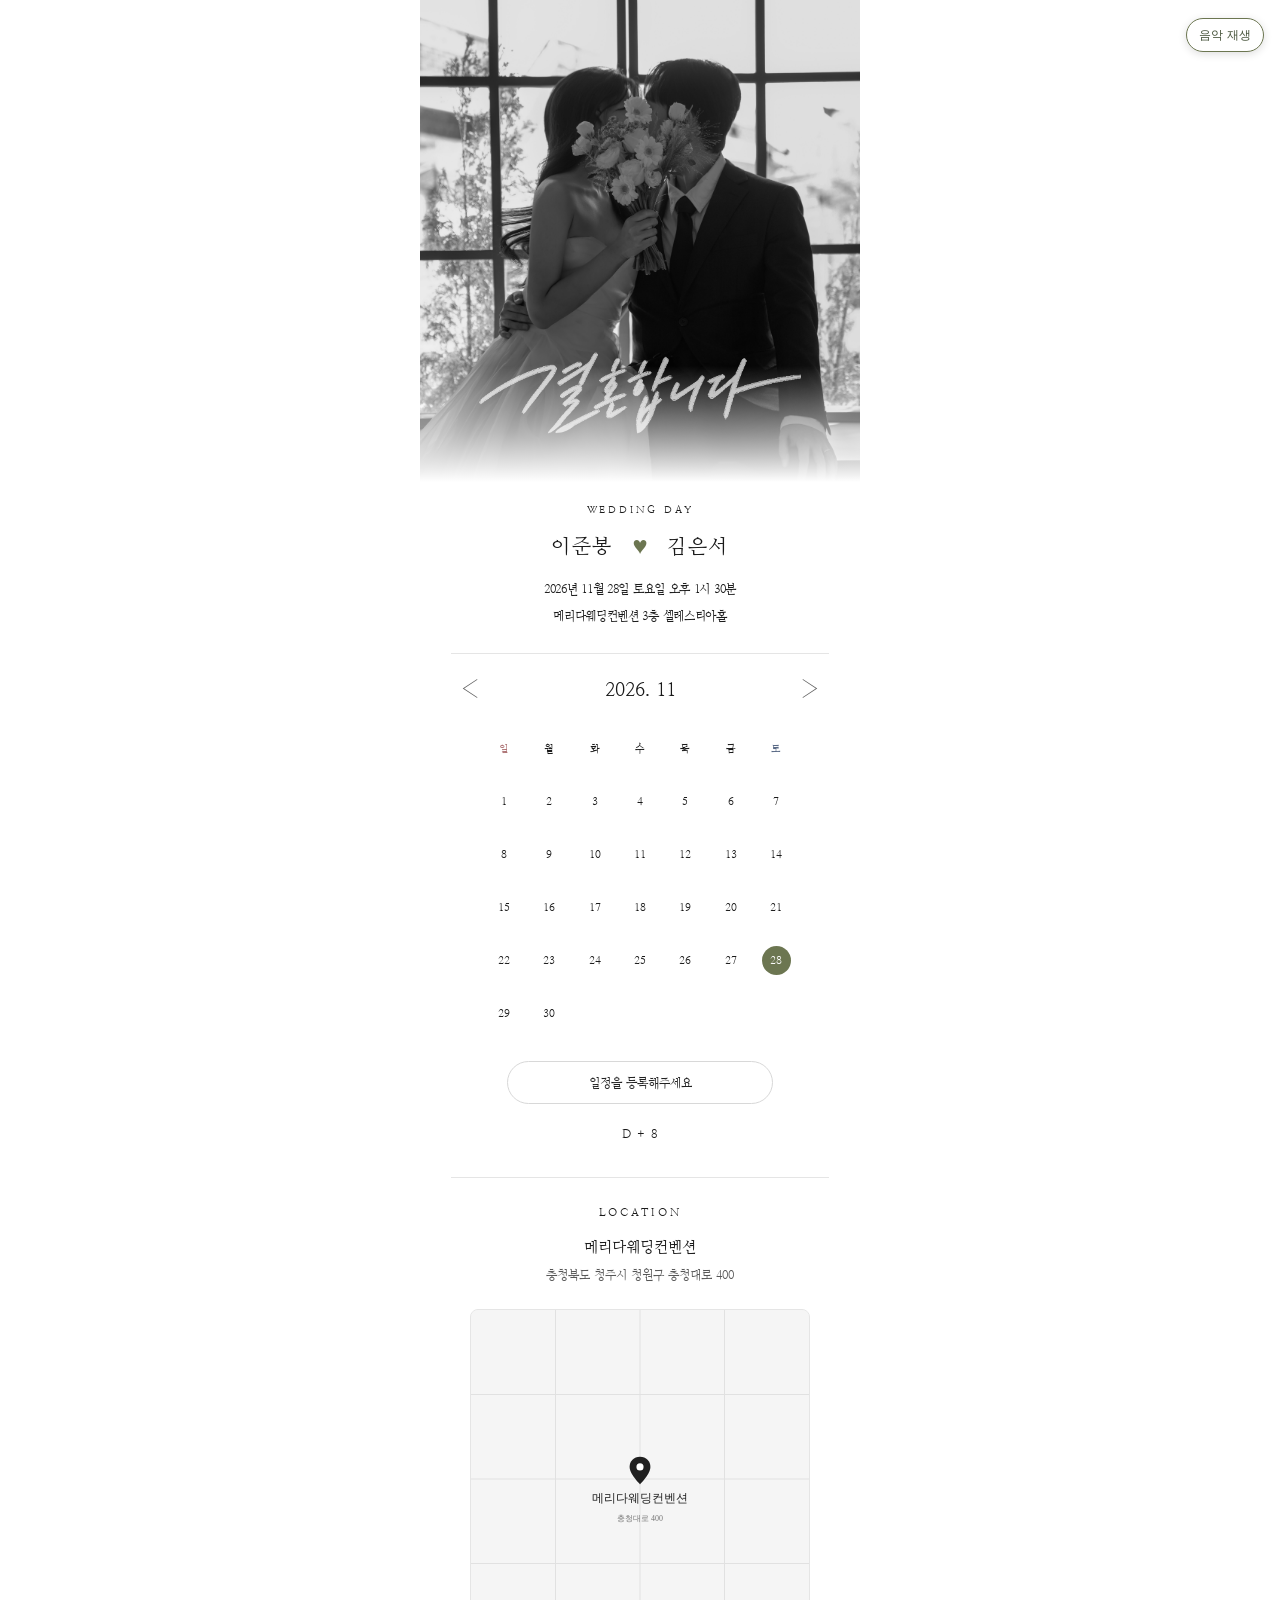
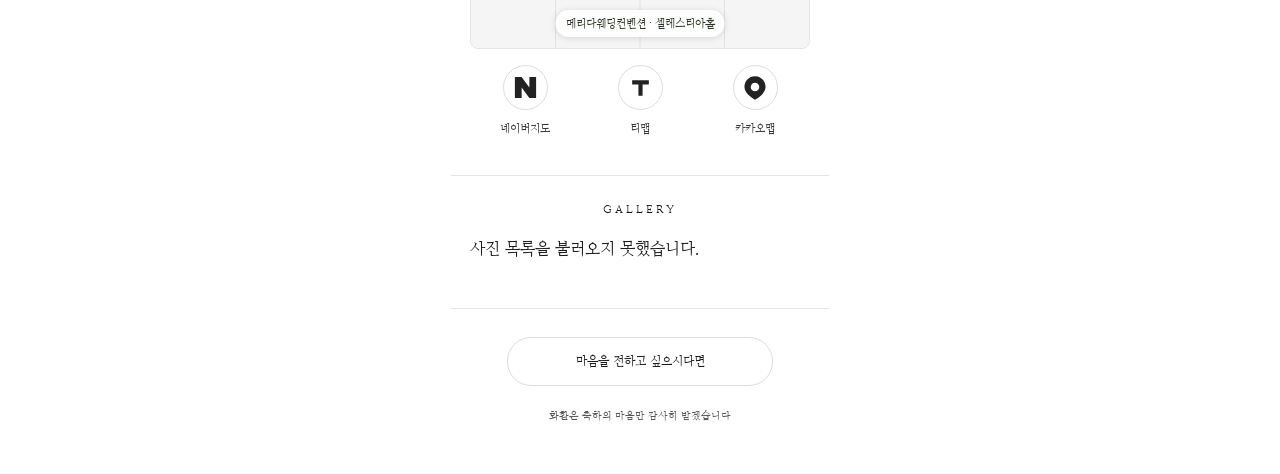
==== commit 81d2f04f: "Update map app icons and link share preview to current cover" ====
--- a/index.html
+++ b/index.html
@@ -1,6 +1,6 @@
 <!DOCTYPE html>
 
-<html lang="ko"><head><meta charset="utf-8"/><meta content="width=device-width, initial-scale=1" name="viewport"/><title>이준봉 ♥ 김은서 결혼식</title><style></style><link href="styles.css" rel="stylesheet"/><style> .calendar-chooser{width:100%;margin:0 auto;text-align:center}.calendar-chooser summary{list-style:none;cursor:pointer;user-select:none}.calendar-chooser summary::-webkit-details-marker{display:none}.calendar-chooser[open] summary{border-color:#999}.native-choice-panel{position:relative;z-index:5;width:min(100%,340px);margin:11px auto 0;background:#fff;border:1px solid #e9e9e9;border-radius:15px;padding:14px;box-shadow:0 8px 22px #0001}.native-choice-panel .popup-head{display:block;font-size:14px}.native-choice-panel .popup-close-hint{display:block;margin:3px 0 7px;font:10px/1.5 system-ui,sans-serif;color:#777}.native-choice-panel .calendar-choice{box-sizing:border-box}.native-choice-panel .choice-icon{flex:none}.calendar-chooser:not([open]) .native-choice-panel{display:none}</style><style>.native-choice-panel .choice-detail>summary{list-style:none;cursor:pointer}.native-choice-panel .choice-detail>summary::-webkit-details-marker{display:none}.native-choice-panel .choice-detail[open]>summary{border-color:#888}.choice-icon .brand-icon{width:23px;height:23px;display:block}.choice-expansion{text-align:left;font:12px/1.7 system-ui,sans-serif;color:#555;border:1px solid #ededed;border-radius:10px;padding:12px;margin:-1px 0 8px}.choice-expansion p{margin:0 0 10px}.event-fallback{border-left:2px solid #333;padding:6px 10px;margin:10px 0;background:#fafafa}.event-fallback p{margin:4px 0 0}.file-link{display:block;padding:10px;border:1px solid #ddd;border-radius:8px;text-decoration:none;color:#222;margin:7px 0;font-size:12px}.file-note{margin:11px 0 0;color:#777;font:10px/1.5 system-ui,sans-serif}.calendar-chooser summary{list-style:none}</style><style>.location{padding-bottom:34px}.map-outer{width:min(100%,340px);margin:15px auto 0}.map-frame{width:100%;aspect-ratio:1;position:relative;background:#f2f2f2;border:1px solid #e5e5e5;border-radius:8px;overflow:hidden}.map-frame iframe{width:100%;height:100%;border:0;position:relative;z-index:1}.map-fallback{position:absolute;inset:0;display:flex;align-items:center;justify-content:center;flex-direction:column;gap:9px;font:12px/1.5 system-ui,sans-serif;color:#555;z-index:0}.map-fallback strong{font-size:14px}.map-credit{font:9px/1.6 system-ui,sans-serif;color:#888;text-align:right;margin:4px 0 8px}.map-apps{display:flex;justify-content:space-around;gap:5px}.map-apps>a{display:flex;flex-direction:column;align-items:center;gap:7px;color:#333;text-decoration:none;min-width:74px;font-family:WeddingSerif,"Nanum Myeongjo",serif;font-size:11px;line-height:1.4;letter-spacing:0}.map-app-icon{width:45px;height:45px;border-radius:50%;border:1px solid #dcdcdc;display:grid;place-items:center;background:white;color:#222}.map-apps svg{display:block}.tmap-fallback-note{font-family:WeddingSerif,"Nanum Myeongjo",serif;font-size:10px;line-height:1.6;color:#777;margin:12px 0 0;text-align:center}.tmap-fallback-note a{color:inherit;text-decoration:underline}@media(min-width:441px){.map-outer{width:340px}}</style><style>
+<html lang="ko"><head><meta charset="utf-8"/><meta content="width=device-width, initial-scale=1" name="viewport"/><title>이준봉 ♥ 김은서 결혼식</title><meta name="description" content="2026년 11월 28일 오후 1시 30분, 메리다웨딩컨벤션 3층 셀레스티아홀"/><meta property="og:type" content="website"/><meta property="og:locale" content="ko_KR"/><meta property="og:site_name" content="모바일 청첩장"/><meta property="og:title" content="이준봉 ♥ 김은서 결혼식"/><meta property="og:description" content="2026년 11월 28일 토요일 오후 1시 30분 · 메리다웨딩컨벤션 3층 셀레스티아홀"/><meta property="og:url" content="https://ljdalbong.github.io/wedding_qr_url/"/><meta property="og:image" content="https://ljdalbong.github.io/wedding_qr_url/assets/social-cover.jpg?v=20261101"/><meta property="og:image:width" content="1200"/><meta property="og:image:height" content="630"/><meta name="twitter:card" content="summary_large_image"/><meta name="twitter:title" content="이준봉 ♥ 김은서 결혼식"/><meta name="twitter:image" content="https://ljdalbong.github.io/wedding_qr_url/assets/social-cover.jpg?v=20261101"/><style></style><link href="styles.css" rel="stylesheet"/><style> .calendar-chooser{width:100%;margin:0 auto;text-align:center}.calendar-chooser summary{list-style:none;cursor:pointer;user-select:none}.calendar-chooser summary::-webkit-details-marker{display:none}.calendar-chooser[open] summary{border-color:#999}.native-choice-panel{position:relative;z-index:5;width:min(100%,340px);margin:11px auto 0;background:#fff;border:1px solid #e9e9e9;border-radius:15px;padding:14px;box-shadow:0 8px 22px #0001}.native-choice-panel .popup-head{display:block;font-size:14px}.native-choice-panel .popup-close-hint{display:block;margin:3px 0 7px;font:10px/1.5 system-ui,sans-serif;color:#777}.native-choice-panel .calendar-choice{box-sizing:border-box}.native-choice-panel .choice-icon{flex:none}.calendar-chooser:not([open]) .native-choice-panel{display:none}</style><style>.native-choice-panel .choice-detail>summary{list-style:none;cursor:pointer}.native-choice-panel .choice-detail>summary::-webkit-details-marker{display:none}.native-choice-panel .choice-detail[open]>summary{border-color:#888}.choice-icon .brand-icon{width:23px;height:23px;display:block}.choice-expansion{text-align:left;font:12px/1.7 system-ui,sans-serif;color:#555;border:1px solid #ededed;border-radius:10px;padding:12px;margin:-1px 0 8px}.choice-expansion p{margin:0 0 10px}.event-fallback{border-left:2px solid #333;padding:6px 10px;margin:10px 0;background:#fafafa}.event-fallback p{margin:4px 0 0}.file-link{display:block;padding:10px;border:1px solid #ddd;border-radius:8px;text-decoration:none;color:#222;margin:7px 0;font-size:12px}.file-note{margin:11px 0 0;color:#777;font:10px/1.5 system-ui,sans-serif}.calendar-chooser summary{list-style:none}</style><style>.location{padding-bottom:34px}.map-outer{width:min(100%,340px);margin:15px auto 0}.map-frame{width:100%;aspect-ratio:1;position:relative;background:#f2f2f2;border:1px solid #e5e5e5;border-radius:8px;overflow:hidden}.map-frame iframe{width:100%;height:100%;border:0;position:relative;z-index:1}.map-fallback{position:absolute;inset:0;display:flex;align-items:center;justify-content:center;flex-direction:column;gap:9px;font:12px/1.5 system-ui,sans-serif;color:#555;z-index:0}.map-fallback strong{font-size:14px}.map-credit{font:9px/1.6 system-ui,sans-serif;color:#888;text-align:right;margin:4px 0 8px}.map-apps{display:flex;justify-content:space-around;gap:5px}.map-apps>a{display:flex;flex-direction:column;align-items:center;gap:7px;color:#333;text-decoration:none;min-width:74px;font-family:WeddingSerif,"Nanum Myeongjo",serif;font-size:11px;line-height:1.4;letter-spacing:0}.map-app-icon{width:45px;height:45px;border-radius:50%;border:1px solid #dcdcdc;display:grid;place-items:center;background:white;color:#222}.map-apps svg{display:block}.tmap-fallback-note{font-family:WeddingSerif,"Nanum Myeongjo",serif;font-size:10px;line-height:1.6;color:#777;margin:12px 0 0;text-align:center}.tmap-fallback-note a{color:inherit;text-decoration:underline}@media(min-width:441px){.map-outer{width:340px}}</style><style>
 .gallery-section{padding:18px 0 23px;text-align:center;overflow:hidden}.gallery-section h2{font-size:11px;letter-spacing:.28em;font-weight:400;margin:0 0 17px}.gallery-area{position:relative;--gallery-slide-width:min(82%,308px)}.gallery-track{display:flex;overflow-x:auto;scroll-snap-type:x mandatory;-webkit-overflow-scrolling:touch;scrollbar-width:none;gap:12px;padding-inline:calc((100% - var(--gallery-slide-width))/2);scroll-padding-inline:calc((100% - var(--gallery-slide-width))/2);touch-action:pan-x pan-y;overscroll-behavior-x:contain;scroll-behavior:smooth}.gallery-track::-webkit-scrollbar{display:none}.gallery-slide{flex:0 0 var(--gallery-slide-width);margin:0;scroll-snap-align:center;scroll-snap-stop:always;aspect-ratio:3/4;background:#f4f4f4;overflow:hidden;border-radius:4px}.gallery-slide img{width:100%;height:100%;object-fit:cover;display:block}.gallery-nav{position:absolute;top:50%;transform:translateY(-50%);width:36px;height:36px;border:0;display:grid;place-items:center;background:#fff;border-radius:50%;box-shadow:0 1px 8px #0002;font:26px/1 Georgia,serif;color:#252525;cursor:pointer;z-index:2}.gallery-nav.prev{left:14px}.gallery-nav.next{right:14px}.gallery-nav:disabled{opacity:.35;cursor:default}.gallery-dots{display:flex;justify-content:center;gap:9px;margin:11px auto 0}.gallery-dot{width:7px;height:7px;border-radius:50%;background:#d3d3d3}.gallery-dot.is-active{background:#222}.gallery-empty{font-size:12px;color:#777}@media(max-width:360px){.gallery-area{--gallery-slide-width:min(84%,292px)}.gallery-nav{width:34px;height:34px}}
 </style><style>.gallery-track{--new-width:min(82%,340px);gap:12px;padding-inline:calc((100% - var(--new-width))/2);scroll-padding-inline:calc((100% - var(--new-width))/2);scroll-snap-type:x mandatory;overscroll-behavior-x:contain;scroll-behavior:smooth}.gallery-slide{position:relative;flex:0 0 var(--new-width);scroll-snap-align:center;scroll-snap-stop:always}.gallery-arrow{position:absolute;top:50%;transform:translateY(-50%);width:38px;height:38px;background:#fff;color:#222;border-radius:50%;display:grid;place-items:center;z-index:3;box-shadow:0 2px 8px #0002;text-decoration:none;font:26px/1 Georgia,serif}.gallery-prev{left:10px}.gallery-next{right:10px}.gallery-dot{display:block}.gallery-arrow:focus-visible,.gallery-dot:focus-visible{outline:2px solid #222;outline-offset:2px}@media(max-width:360px){.gallery-track{--new-width:84%}}
 .contribution{padding:19px 23px 30px;text-align:center}.contribution-toggle{display:flex;align-items:center;justify-content:center;list-style:none;min-height:43px;border:1px solid #ddd;border-radius:24px;font-size:12px;cursor:pointer}.contribution-toggle::-webkit-details-marker{display:none}.contribution-panel{margin-top:12px;border:1px solid #eee;border-radius:11px;padding:13px}.account-side h3{background:#f6f6f6;margin:8px 0;padding:8px;font-size:12px;font-weight:400}.account-row{display:flex;text-align:left;align-items:center;gap:10px;padding:10px 0;border-bottom:1px solid #eee}.account-text{flex:1;min-width:0;overflow-wrap:anywhere;display:flex;flex-direction:column;font-size:11px;gap:5px}.copy-account{font-family:inherit;border:1px solid #ddd;background:#fff;border-radius:14px;padding:7px;min-width:48px;font-size:11px}.copy-account:disabled{opacity:.35}.contribution-note{font-size:10px;color:#555;line-height:1.8}.copy-status{font-size:11px;color:#555}</style><style>
@@ -126,7 +126,7 @@
 .account-row .account-holder{line-height:1.8!important}
 .contribution-note{margin-top:20px!important;line-height:2!important}
 @media(max-width:359px){.intro{padding-inline:8px!important}.calendar-section{padding-inline:8%!important}.account-row{gap:8px!important}}
-</style><style>.map-external-fallback{display:inline-block;font:inherit;color:#444;text-underline-offset:3px}.map-fallback{font-family:WeddingSerif,"Nanum Myeongjo",serif}</style><link href="vendor/leaflet.css" rel="stylesheet"/><script defer="" src="vendor/leaflet.js"></script><script defer="" src="map-interaction.js"></script><script defer src="gallery-dynamic.js"></script><script defer src="cover-photo.js"></script><link rel="stylesheet" href="bgm.css"/><script defer src="bgm.js"></script></head><body><audio id="wedding-bgm" src="assets/audio/wedding-bgm.mp3" preload="none" loop></audio><button id="bgm-toggle" class="bgm-toggle" type="button" aria-label="배경음악 재생" aria-pressed="false">음악 재생</button><main class="page"><section aria-label="결혼식 표지" class="cover"><img alt="표지 사진" class="cover-photo" src="assets/cover.jpg"/><img alt="결혼합니다" class="lettering" src="assets/lettering.png"/></section><section class="intro"><p class="eyebrow">WEDDING DAY</p><p class="names">이준봉 <span aria-hidden="true" class="heart">♥</span> 김은서</p><p class="event-line"><time datetime="2026-11-28T13:30">2026년 11월 28일 토요일 오후 1시 30분</time></p><p class="hall-line">메리다웨딩컨벤션 3층 셀레스티아홀</p></section><div class="rule"></div><section aria-label="2026년 11월 달력" class="calendar-section"><p class="month"><span aria-hidden="true" class="arrow">‹</span><span>2026. 11</span><span aria-hidden="true" class="arrow">›</span></p><div class="calendar-grid"><span class="weekday">일</span><span class="weekday">월</span><span class="weekday">화</span><span class="weekday">수</span><span class="weekday">목</span><span class="weekday">금</span><span class="weekday">토</span><span class="day">1</span><span class="day">2</span><span class="day">3</span><span class="day">4</span><span class="day">5</span><span class="day">6</span><span class="day">7</span><span class="day">8</span><span class="day">9</span><span class="day">10</span><span class="day">11</span><span class="day">12</span><span class="day">13</span><span class="day">14</span><span class="day">15</span><span class="day">16</span><span class="day">17</span><span class="day">18</span><span class="day">19</span><span class="day">20</span><span class="day">21</span><span class="day">22</span><span class="day">23</span><span class="day">24</span><span class="day">25</span><span class="day">26</span><span class="day">27</span><span aria-label="11월 28일 예식일" class="day wedding-date">28</span><span class="day">29</span><span class="day">30</span><span aria-hidden="true" class="day empty"></span><span aria-hidden="true" class="day empty"></span><span aria-hidden="true" class="day empty"></span><span aria-hidden="true" class="day empty"></span><span aria-hidden="true" class="day empty"></span></div><details class="calendar-chooser" id="calendar-chooser"><summary aria-label="일정 등록 메뉴 열기" class="secondary" id="add-to-calendar">일정을 등록해주세요</summary><div class="native-choice-panel"><a class="calendar-choice" href="https://calendar.google.com/calendar/render?action=TEMPLATE&amp;text=%EC%9D%B4%EC%A4%80%EB%B4%89+%E2%99%A5+%EA%B9%80%EC%9D%80%EC%84%9C+%EA%B2%B0%ED%98%BC%EC%8B%9D&amp;dates=20261128T133000%2F20261128T143000&amp;ctz=Asia%2FSeoul&amp;details=%EA%B2%B0%ED%98%BC%EC%8B%9D+%EC%B4%88%EB%8C%80&amp;location=%EB%A9%94%EB%A6%AC%EB%8B%A4%EC%9B%A8%EB%94%A9%EC%BB%A8%EB%B2%A4%EC%85%98+3%EC%B8%B5+%EC%85%80%EB%A0%88%EC%8A%A4%ED%8B%B0%EC%95%84%ED%99%80%2C+%EC%B6%A9%EC%B2%AD%EB%B6%81%EB%8F%84+%EC%B2%AD%EC%A3%BC%EC%8B%9C+%EC%B2%AD%EC%9B%90%EA%B5%AC+%EC%B6%A9%EC%B2%AD%EB%8C%80%EB%A1%9C+400" id="google-calendar" rel="noopener noreferrer" target="_blank"><span class="choice-label">Google 캘린더에 추가하기</span></a><a class="calendar-choice" href="https://outlook.live.com/calendar/deeplink/compose?path=%2Fcalendar%2Faction%2Fcompose&amp;rru=addevent&amp;subject=%EC%9D%B4%EC%A4%80%EB%B4%89+%E2%99%A5+%EA%B9%80%EC%9D%80%EC%84%9C+%EA%B2%B0%ED%98%BC%EC%8B%9D&amp;startdt=2026-11-28T13%3A30%3A00&amp;enddt=2026-11-28T14%3A30%3A00&amp;location=%EB%A9%94%EB%A6%AC%EB%8B%A4%EC%9B%A8%EB%94%A9%EC%BB%A8%EB%B2%A4%EC%85%98+3%EC%B8%B5+%EC%85%80%EB%A0%88%EC%8A%A4%ED%8B%B0%EC%95%84%ED%99%80%2C+%EC%B6%A9%EC%B2%AD%EB%B6%81%EB%8F%84+%EC%B2%AD%EC%A3%BC%EC%8B%9C+%EC%B2%AD%EC%9B%90%EA%B5%AC+%EC%B6%A9%EC%B2%AD%EB%8C%80%EB%A1%9C+400&amp;body=%EA%B2%B0%ED%98%BC%EC%8B%9D+%EC%B4%88%EB%8C%80+%C2%B7+%ED%95%9C%EA%B5%AD+%EC%8B%9C%EA%B0%84%28Asia%2FSeoul%29+%EA%B8%B0%EC%A4%80" id="outlook-calendar" rel="noopener noreferrer" target="_blank"><span class="choice-label">Outlook 캘린더에 추가하기</span></a><a class="calendar-choice" href="wedding-20261128.ics" id="other-calendar" type="text/calendar"><span class="choice-label">기타(아이폰) 캘린더에 추가하기</span></a></div></details><p class="dday" data-target="2026-11-28" id="dday"><strong>D - 35</strong></p></section><div class="rule"></div><section class="location"><h2>LOCATION</h2><p>메리다웨딩컨벤션</p><address>충청북도 청주시 청원구 충청대로 400</address><div class="map-outer"><div aria-label="메리다웨딩컨벤션 위치 지도 — 온라인에서 확대, 축소, 이동 가능" class="map-frame" data-lat="36.6863283393705" data-lng="127.510974315734" style="width:100%;aspect-ratio:1/1;height:auto;position:relative;"><img alt="메리다웨딩컨벤션 위치 안내. 정확한 지도는 온라인에서 표시됩니다." class="map-static" src="assets/map-location-schematic.svg"/><div aria-label="확대 축소와 이동이 가능한 지도" id="interactive-map"></div><div aria-label="예식장 위치" class="venue-map-caption">메리다웨딩컨벤션 · 셀레스티아홀</div><div aria-label="지도 확대 축소" class="map-zoom-controls"><button aria-label="지도 확대" data-map-action="zoom-in" type="button">+</button><button aria-label="지도 축소" data-map-action="zoom-out" type="button">−</button></div></div><nav aria-label="지도 앱 바로가기" class="map-apps"><a href="https://app.map.naver.com/launchApp/?elat=36.6863283393705&amp;elng=127.510974315734&amp;etitle=%EB%A9%94%EB%A6%AC%EB%8B%A4%EC%9B%A8%EB%94%A9%EC%BB%A8%EB%B2%A4%EC%85%98&amp;menu=route&amp;version=11" rel="noopener noreferrer" target="_blank"><span class="map-app-icon"><svg aria-hidden="true" height="28" viewbox="0 0 24 28" width="24"><path d="M12 0C5.5 0 1 4.9 1 11c0 8 11 17 11 17s11-9 11-17C23 4.9 18.5 0 12 0Z" fill="currentColor"></path><circle cx="12" cy="11" fill="white" r="3.8"></circle></svg></span><span>네이버지도</span></a><a aria-label="티맵 앱으로 목적지 길찾기" href="tmap://?rGoName=%EB%A9%94%EB%A6%AC%EB%8B%A4%EC%9B%A8%EB%94%A9%EC%BB%A8%EB%B2%A4%EC%85%98&amp;rGoX=127.510974315734&amp;rGoY=36.6863283393705"><span class="map-app-icon"><svg aria-hidden="true" height="25" viewbox="0 0 24 24" width="25"><path d="M4 5h16v4h-6v11h-4V9H4Z" fill="currentColor"></path></svg></span><span>티맵</span></a><a href="https://map.kakao.com/link/to/%EB%A9%94%EB%A6%AC%EB%8B%A4%EC%9B%A8%EB%94%A9%EC%BB%A8%EB%B2%A4%EC%85%98,36.6863283393705,127.510974315734" rel="noopener noreferrer" target="_blank"><span class="map-app-icon"><svg aria-hidden="true" height="28" viewbox="0 0 24 28" width="24"><path d="M12 0C5.5 0 1 4.9 1 11c0 8 11 17 11 17s11-9 11-17C23 4.9 18.5 0 12 0Z" fill="currentColor"></path><circle cx="12" cy="11" fill="white" r="3.8"></circle></svg></span><span>카카오맵</span></a></nav></div></section><div class="rule"></div><section aria-labelledby="gallery-heading" class="gallery-section"><h2 id="gallery-heading">GALLERY</h2><div class="gallery-area"><div aria-label="사진 갤러리, 좌우로 넘겨 한 장씩 이동" class="gallery-track" id="gallery-track" tabindex="0"></div></div><div aria-label="갤러리 사진 위치" class="gallery-dots" id="gallery-dots"></div></section><div class="rule"></div><section class="contribution"><details><summary class="contribution-toggle">마음을 전하고 싶으시다면<span class="toggle-chevron">⌄</span></summary><div class="contribution-panel"><input aria-label="신랑측" checked="" class="account-choice" id="account-groom" name="account-side" type="radio"/><input aria-label="신부측" class="account-choice" id="account-bride" name="account-side" type="radio"/><div aria-label="계좌 구분" class="contribution-tabs"><label class="contribution-tab" for="account-groom">신랑측</label><label class="contribution-tab" for="account-bride">신부측</label></div><div class="contribution-tabpanel" id="panel-groom"><div class="account-side"><h3>신랑측</h3><div class="account-row" data-account-index="0" data-account-side="groom"><div class="account-text"><div class="account-first-line"><span class="account-bank">은행 미입력</span><span aria-hidden="true" class="account-separator">|</span><span class="account-number">계좌번호 미입력</span></div><span class="account-holder">예금주 미입력</span></div><button aria-label="계좌번호 복사" class="copy-account" disabled="" type="button">복사</button></div><div class="account-row" data-account-index="1" data-account-side="groom"><div class="account-text"><div class="account-first-line"><span class="account-bank">은행 미입력</span><span aria-hidden="true" class="account-separator">|</span><span class="account-number">계좌번호 미입력</span></div><span class="account-holder">예금주 미입력</span></div><button aria-label="계좌번호 복사" class="copy-account" disabled="" type="button">복사</button></div><div class="account-row" data-account-index="2" data-account-side="groom"><div class="account-text"><div class="account-first-line"><span class="account-bank">은행 미입력</span><span aria-hidden="true" class="account-separator">|</span><span class="account-number">계좌번호 미입력</span></div><span class="account-holder">예금주 미입력</span></div><button aria-label="계좌번호 복사" class="copy-account" disabled="" type="button">복사</button></div></div></div><div class="contribution-tabpanel" id="panel-bride"><div class="account-side"><h3>신부측</h3><div class="account-row" data-account-index="0" data-account-side="bride"><div class="account-text"><div class="account-first-line"><span class="account-bank">은행 미입력</span><span aria-hidden="true" class="account-separator">|</span><span class="account-number">계좌번호 미입력</span></div><span class="account-holder">예금주 미입력</span></div><button aria-label="계좌번호 복사" class="copy-account" disabled="" type="button">복사</button></div></div></div><p class="copy-status" role="status"></p></div></details><p class="contribution-note">화환은 축하의 마음만 감사히 받겠습니다</p></section></main><script id="wedding-data" type="application/json">{"groom": "이준봉", "bride": "김은서", "date": "2026-11-28", "time": "13:30", "venue": "메리다웨딩컨벤션", "hall": "3층 셀레스티아홀", "address": "충청북도 청주시 청원구 충청대로 400"}</script><script>
+</style><style>.map-external-fallback{display:inline-block;font:inherit;color:#444;text-underline-offset:3px}.map-fallback{font-family:WeddingSerif,"Nanum Myeongjo",serif}</style><link href="vendor/leaflet.css" rel="stylesheet"/><script defer="" src="vendor/leaflet.js"></script><script defer="" src="map-interaction.js"></script><script defer src="gallery-dynamic.js"></script><script defer src="cover-photo.js"></script><link rel="stylesheet" href="bgm.css"/><script defer src="bgm.js"></script></head><body><audio id="wedding-bgm" src="assets/audio/wedding-bgm.mp3" preload="none" loop></audio><button id="bgm-toggle" class="bgm-toggle" type="button" aria-label="배경음악 재생" aria-pressed="false">음악 재생</button><main class="page"><section aria-label="결혼식 표지" class="cover"><img alt="표지 사진" class="cover-photo" src="assets/cover.jpg"/><img alt="결혼합니다" class="lettering" src="assets/lettering.png"/></section><section class="intro"><p class="eyebrow">WEDDING DAY</p><p class="names">이준봉 <span aria-hidden="true" class="heart">♥</span> 김은서</p><p class="event-line"><time datetime="2026-11-28T13:30">2026년 11월 28일 토요일 오후 1시 30분</time></p><p class="hall-line">메리다웨딩컨벤션 3층 셀레스티아홀</p></section><div class="rule"></div><section aria-label="2026년 11월 달력" class="calendar-section"><p class="month"><span aria-hidden="true" class="arrow">‹</span><span>2026. 11</span><span aria-hidden="true" class="arrow">›</span></p><div class="calendar-grid"><span class="weekday">일</span><span class="weekday">월</span><span class="weekday">화</span><span class="weekday">수</span><span class="weekday">목</span><span class="weekday">금</span><span class="weekday">토</span><span class="day">1</span><span class="day">2</span><span class="day">3</span><span class="day">4</span><span class="day">5</span><span class="day">6</span><span class="day">7</span><span class="day">8</span><span class="day">9</span><span class="day">10</span><span class="day">11</span><span class="day">12</span><span class="day">13</span><span class="day">14</span><span class="day">15</span><span class="day">16</span><span class="day">17</span><span class="day">18</span><span class="day">19</span><span class="day">20</span><span class="day">21</span><span class="day">22</span><span class="day">23</span><span class="day">24</span><span class="day">25</span><span class="day">26</span><span class="day">27</span><span aria-label="11월 28일 예식일" class="day wedding-date">28</span><span class="day">29</span><span class="day">30</span><span aria-hidden="true" class="day empty"></span><span aria-hidden="true" class="day empty"></span><span aria-hidden="true" class="day empty"></span><span aria-hidden="true" class="day empty"></span><span aria-hidden="true" class="day empty"></span></div><details class="calendar-chooser" id="calendar-chooser"><summary aria-label="일정 등록 메뉴 열기" class="secondary" id="add-to-calendar">일정을 등록해주세요</summary><div class="native-choice-panel"><a class="calendar-choice" href="https://calendar.google.com/calendar/render?action=TEMPLATE&amp;text=%EC%9D%B4%EC%A4%80%EB%B4%89+%E2%99%A5+%EA%B9%80%EC%9D%80%EC%84%9C+%EA%B2%B0%ED%98%BC%EC%8B%9D&amp;dates=20261128T133000%2F20261128T143000&amp;ctz=Asia%2FSeoul&amp;details=%EA%B2%B0%ED%98%BC%EC%8B%9D+%EC%B4%88%EB%8C%80&amp;location=%EB%A9%94%EB%A6%AC%EB%8B%A4%EC%9B%A8%EB%94%A9%EC%BB%A8%EB%B2%A4%EC%85%98+3%EC%B8%B5+%EC%85%80%EB%A0%88%EC%8A%A4%ED%8B%B0%EC%95%84%ED%99%80%2C+%EC%B6%A9%EC%B2%AD%EB%B6%81%EB%8F%84+%EC%B2%AD%EC%A3%BC%EC%8B%9C+%EC%B2%AD%EC%9B%90%EA%B5%AC+%EC%B6%A9%EC%B2%AD%EB%8C%80%EB%A1%9C+400" id="google-calendar" rel="noopener noreferrer" target="_blank"><span class="choice-label">Google 캘린더에 추가하기</span></a><a class="calendar-choice" href="https://outlook.live.com/calendar/deeplink/compose?path=%2Fcalendar%2Faction%2Fcompose&amp;rru=addevent&amp;subject=%EC%9D%B4%EC%A4%80%EB%B4%89+%E2%99%A5+%EA%B9%80%EC%9D%80%EC%84%9C+%EA%B2%B0%ED%98%BC%EC%8B%9D&amp;startdt=2026-11-28T13%3A30%3A00&amp;enddt=2026-11-28T14%3A30%3A00&amp;location=%EB%A9%94%EB%A6%AC%EB%8B%A4%EC%9B%A8%EB%94%A9%EC%BB%A8%EB%B2%A4%EC%85%98+3%EC%B8%B5+%EC%85%80%EB%A0%88%EC%8A%A4%ED%8B%B0%EC%95%84%ED%99%80%2C+%EC%B6%A9%EC%B2%AD%EB%B6%81%EB%8F%84+%EC%B2%AD%EC%A3%BC%EC%8B%9C+%EC%B2%AD%EC%9B%90%EA%B5%AC+%EC%B6%A9%EC%B2%AD%EB%8C%80%EB%A1%9C+400&amp;body=%EA%B2%B0%ED%98%BC%EC%8B%9D+%EC%B4%88%EB%8C%80+%C2%B7+%ED%95%9C%EA%B5%AD+%EC%8B%9C%EA%B0%84%28Asia%2FSeoul%29+%EA%B8%B0%EC%A4%80" id="outlook-calendar" rel="noopener noreferrer" target="_blank"><span class="choice-label">Outlook 캘린더에 추가하기</span></a><a class="calendar-choice" href="wedding-20261128.ics" id="other-calendar" type="text/calendar"><span class="choice-label">기타(아이폰) 캘린더에 추가하기</span></a></div></details><p class="dday" data-target="2026-11-28" id="dday"><strong>D - 35</strong></p></section><div class="rule"></div><section class="location"><h2>LOCATION</h2><p>메리다웨딩컨벤션</p><address>충청북도 청주시 청원구 충청대로 400</address><div class="map-outer"><div aria-label="메리다웨딩컨벤션 위치 지도 — 온라인에서 확대, 축소, 이동 가능" class="map-frame" data-lat="36.6863283393705" data-lng="127.510974315734" style="width:100%;aspect-ratio:1/1;height:auto;position:relative;"><img alt="메리다웨딩컨벤션 위치 안내. 정확한 지도는 온라인에서 표시됩니다." class="map-static" src="assets/map-location-schematic.svg"/><div aria-label="확대 축소와 이동이 가능한 지도" id="interactive-map"></div><div aria-label="예식장 위치" class="venue-map-caption">메리다웨딩컨벤션 · 셀레스티아홀</div><div aria-label="지도 확대 축소" class="map-zoom-controls"><button aria-label="지도 확대" data-map-action="zoom-in" type="button">+</button><button aria-label="지도 축소" data-map-action="zoom-out" type="button">−</button></div></div><nav aria-label="지도 앱 바로가기" class="map-apps"><a href="https://app.map.naver.com/launchApp/?elat=36.6863283393705&amp;elng=127.510974315734&amp;etitle=%EB%A9%94%EB%A6%AC%EB%8B%A4%EC%9B%A8%EB%94%A9%EC%BB%A8%EB%B2%A4%EC%85%98&amp;menu=route&amp;version=11" rel="noopener noreferrer" target="_blank"><span class="map-app-icon"><svg aria-hidden="true" width="27" height="27" viewBox="0 0 28 28"><path d="M3 3h7l8 11V3h7v22h-7L10 14v11H3V3Z" fill="currentColor"/></svg></span><span>네이버지도</span></a><a aria-label="티맵 앱으로 목적지 길찾기" href="tmap://?rGoName=%EB%A9%94%EB%A6%AC%EB%8B%A4%EC%9B%A8%EB%94%A9%EC%BB%A8%EB%B2%A4%EC%85%98&amp;rGoX=127.510974315734&amp;rGoY=36.6863283393705"><span class="map-app-icon"><svg aria-hidden="true" height="25" viewbox="0 0 24 24" width="25"><path d="M4 5h16v4h-6v11h-4V9H4Z" fill="currentColor"></path></svg></span><span>티맵</span></a><a href="https://map.kakao.com/link/to/%EB%A9%94%EB%A6%AC%EB%8B%A4%EC%9B%A8%EB%94%A9%EC%BB%A8%EB%B2%A4%EC%85%98,36.6863283393705,127.510974315734" rel="noopener noreferrer" target="_blank"><span class="map-app-icon"><svg aria-hidden="true" width="26" height="27" viewBox="0 0 32 32"><path d="M16 2C8.2 2 3 8.1 3 15.4 3 24.4 16 31 16 31s13-6.6 13-15.6C29 8.1 23.8 2 16 2Zm0 8a5.3 5.3 0 1 1 0 10.6A5.3 5.3 0 0 1 16 10Z" fill="currentColor" fill-rule="evenodd"/></svg></span><span>카카오맵</span></a></nav></div></section><div class="rule"></div><section aria-labelledby="gallery-heading" class="gallery-section"><h2 id="gallery-heading">GALLERY</h2><div class="gallery-area"><div aria-label="사진 갤러리, 좌우로 넘겨 한 장씩 이동" class="gallery-track" id="gallery-track" tabindex="0"></div></div><div aria-label="갤러리 사진 위치" class="gallery-dots" id="gallery-dots"></div></section><div class="rule"></div><section class="contribution"><details><summary class="contribution-toggle">마음을 전하고 싶으시다면<span class="toggle-chevron">⌄</span></summary><div class="contribution-panel"><input aria-label="신랑측" checked="" class="account-choice" id="account-groom" name="account-side" type="radio"/><input aria-label="신부측" class="account-choice" id="account-bride" name="account-side" type="radio"/><div aria-label="계좌 구분" class="contribution-tabs"><label class="contribution-tab" for="account-groom">신랑측</label><label class="contribution-tab" for="account-bride">신부측</label></div><div class="contribution-tabpanel" id="panel-groom"><div class="account-side"><h3>신랑측</h3><div class="account-row" data-account-index="0" data-account-side="groom"><div class="account-text"><div class="account-first-line"><span class="account-bank">은행 미입력</span><span aria-hidden="true" class="account-separator">|</span><span class="account-number">계좌번호 미입력</span></div><span class="account-holder">예금주 미입력</span></div><button aria-label="계좌번호 복사" class="copy-account" disabled="" type="button">복사</button></div><div class="account-row" data-account-index="1" data-account-side="groom"><div class="account-text"><div class="account-first-line"><span class="account-bank">은행 미입력</span><span aria-hidden="true" class="account-separator">|</span><span class="account-number">계좌번호 미입력</span></div><span class="account-holder">예금주 미입력</span></div><button aria-label="계좌번호 복사" class="copy-account" disabled="" type="button">복사</button></div><div class="account-row" data-account-index="2" data-account-side="groom"><div class="account-text"><div class="account-first-line"><span class="account-bank">은행 미입력</span><span aria-hidden="true" class="account-separator">|</span><span class="account-number">계좌번호 미입력</span></div><span class="account-holder">예금주 미입력</span></div><button aria-label="계좌번호 복사" class="copy-account" disabled="" type="button">복사</button></div></div></div><div class="contribution-tabpanel" id="panel-bride"><div class="account-side"><h3>신부측</h3><div class="account-row" data-account-index="0" data-account-side="bride"><div class="account-text"><div class="account-first-line"><span class="account-bank">은행 미입력</span><span aria-hidden="true" class="account-separator">|</span><span class="account-number">계좌번호 미입력</span></div><span class="account-holder">예금주 미입력</span></div><button aria-label="계좌번호 복사" class="copy-account" disabled="" type="button">복사</button></div></div></div><p class="copy-status" role="status"></p></div></details><p class="contribution-note">화환은 축하의 마음만 감사히 받겠습니다</p></section></main><script id="wedding-data" type="application/json">{"groom": "이준봉", "bride": "김은서", "date": "2026-11-28", "time": "13:30", "venue": "메리다웨딩컨벤션", "hall": "3층 셀레스티아홀", "address": "충청북도 청주시 청원구 충청대로 400"}</script><script>
 (function(){
  try { var e=document.getElementById('dday');if(!e)return;var t=e.getAttribute('data-target');var now=new Date();var parts=new Intl.DateTimeFormat('en-CA',{timeZone:'Asia/Seoul',year:'numeric',month:'2-digit',day:'2-digit'}).formatToParts(now);var o={};parts.forEach(function(p){o[p.type]=p.value});var today=Date.UTC(+o.year,+o.month-1,+o.day);var x=t.split('-');var target=Date.UTC(+x[0],+x[1]-1,+x[2]);var n=Math.round((target-today)/86400000);e.textContent=n>0?'D - '+n:n===0?'D - DAY':'D + '+Math.abs(n); }catch(e){}
 })();
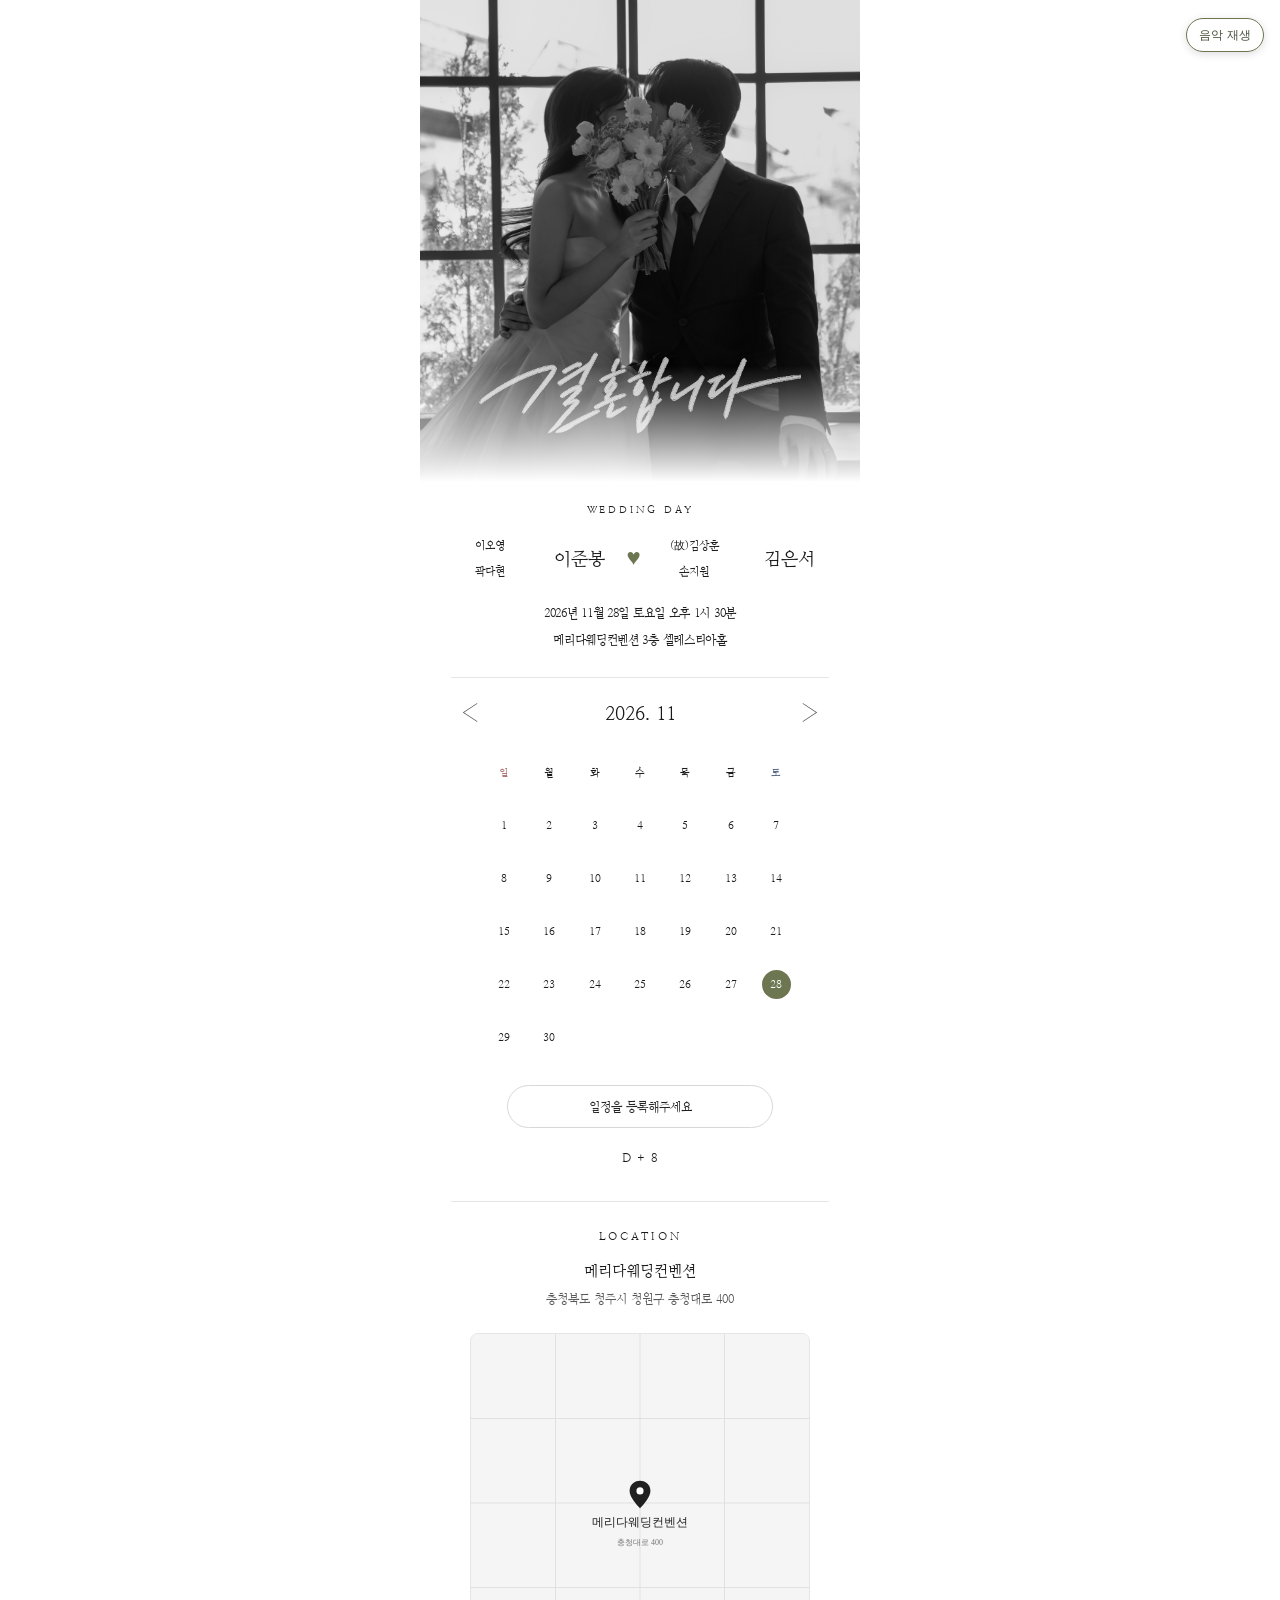
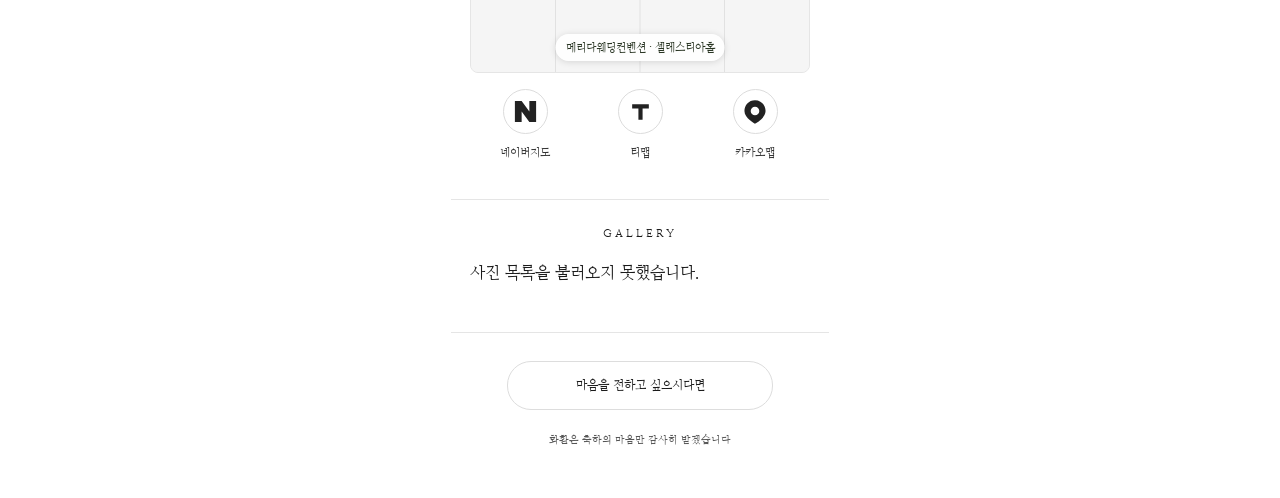
==== commit 3491a090: "Production invitation: add parents beside couple names, preserve existing photo and gallery setup" ====
--- a/index.html
+++ b/index.html
@@ -1,6 +1,6 @@
 <!DOCTYPE html>
 
-<html lang="ko"><head><meta charset="utf-8"/><meta content="width=device-width, initial-scale=1" name="viewport"/><title>이준봉 ♥ 김은서 결혼식</title><meta name="description" content="2026년 11월 28일 오후 1시 30분, 메리다웨딩컨벤션 3층 셀레스티아홀"/><meta property="og:type" content="website"/><meta property="og:locale" content="ko_KR"/><meta property="og:site_name" content="모바일 청첩장"/><meta property="og:title" content="이준봉 ♥ 김은서 결혼식"/><meta property="og:description" content="2026년 11월 28일 토요일 오후 1시 30분 · 메리다웨딩컨벤션 3층 셀레스티아홀"/><meta property="og:url" content="https://ljdalbong.github.io/wedding_qr_url/"/><meta property="og:image" content="https://ljdalbong.github.io/wedding_qr_url/assets/social-cover.jpg?v=20261101"/><meta property="og:image:width" content="1200"/><meta property="og:image:height" content="630"/><meta name="twitter:card" content="summary_large_image"/><meta name="twitter:title" content="이준봉 ♥ 김은서 결혼식"/><meta name="twitter:image" content="https://ljdalbong.github.io/wedding_qr_url/assets/social-cover.jpg?v=20261101"/><style></style><link href="styles.css" rel="stylesheet"/><style> .calendar-chooser{width:100%;margin:0 auto;text-align:center}.calendar-chooser summary{list-style:none;cursor:pointer;user-select:none}.calendar-chooser summary::-webkit-details-marker{display:none}.calendar-chooser[open] summary{border-color:#999}.native-choice-panel{position:relative;z-index:5;width:min(100%,340px);margin:11px auto 0;background:#fff;border:1px solid #e9e9e9;border-radius:15px;padding:14px;box-shadow:0 8px 22px #0001}.native-choice-panel .popup-head{display:block;font-size:14px}.native-choice-panel .popup-close-hint{display:block;margin:3px 0 7px;font:10px/1.5 system-ui,sans-serif;color:#777}.native-choice-panel .calendar-choice{box-sizing:border-box}.native-choice-panel .choice-icon{flex:none}.calendar-chooser:not([open]) .native-choice-panel{display:none}</style><style>.native-choice-panel .choice-detail>summary{list-style:none;cursor:pointer}.native-choice-panel .choice-detail>summary::-webkit-details-marker{display:none}.native-choice-panel .choice-detail[open]>summary{border-color:#888}.choice-icon .brand-icon{width:23px;height:23px;display:block}.choice-expansion{text-align:left;font:12px/1.7 system-ui,sans-serif;color:#555;border:1px solid #ededed;border-radius:10px;padding:12px;margin:-1px 0 8px}.choice-expansion p{margin:0 0 10px}.event-fallback{border-left:2px solid #333;padding:6px 10px;margin:10px 0;background:#fafafa}.event-fallback p{margin:4px 0 0}.file-link{display:block;padding:10px;border:1px solid #ddd;border-radius:8px;text-decoration:none;color:#222;margin:7px 0;font-size:12px}.file-note{margin:11px 0 0;color:#777;font:10px/1.5 system-ui,sans-serif}.calendar-chooser summary{list-style:none}</style><style>.location{padding-bottom:34px}.map-outer{width:min(100%,340px);margin:15px auto 0}.map-frame{width:100%;aspect-ratio:1;position:relative;background:#f2f2f2;border:1px solid #e5e5e5;border-radius:8px;overflow:hidden}.map-frame iframe{width:100%;height:100%;border:0;position:relative;z-index:1}.map-fallback{position:absolute;inset:0;display:flex;align-items:center;justify-content:center;flex-direction:column;gap:9px;font:12px/1.5 system-ui,sans-serif;color:#555;z-index:0}.map-fallback strong{font-size:14px}.map-credit{font:9px/1.6 system-ui,sans-serif;color:#888;text-align:right;margin:4px 0 8px}.map-apps{display:flex;justify-content:space-around;gap:5px}.map-apps>a{display:flex;flex-direction:column;align-items:center;gap:7px;color:#333;text-decoration:none;min-width:74px;font-family:WeddingSerif,"Nanum Myeongjo",serif;font-size:11px;line-height:1.4;letter-spacing:0}.map-app-icon{width:45px;height:45px;border-radius:50%;border:1px solid #dcdcdc;display:grid;place-items:center;background:white;color:#222}.map-apps svg{display:block}.tmap-fallback-note{font-family:WeddingSerif,"Nanum Myeongjo",serif;font-size:10px;line-height:1.6;color:#777;margin:12px 0 0;text-align:center}.tmap-fallback-note a{color:inherit;text-decoration:underline}@media(min-width:441px){.map-outer{width:340px}}</style><style>
+<html lang="ko"><head><meta charset="utf-8"/><meta content="width=device-width, initial-scale=1" name="viewport"/><title>이준봉 ♥ 김은서 결혼식</title><meta name="description" content="2026년 11월 28일 오후 1시 30분, 메리다웨딩컨벤션 3층 셀레스티아홀"/><meta property="og:type" content="website"/><meta property="og:locale" content="ko_KR"/><meta property="og:site_name" content="모바일 청첩장"/><meta property="og:title" content="이준봉 ♥ 김은서 결혼식"/><meta property="og:description" content="2026년 11월 28일 토요일 오후 1시 30분 · 메리다웨딩컨벤션 3층 셀레스티아홀"/><meta property="og:url" content="https://ljdalbong.github.io/wedding_qr_url/"/><meta property="og:image" content="https://ljdalbong.github.io/wedding_qr_url/assets/social-cover.jpg?v=597efcd11cab"/><meta property="og:image:width" content="1200"/><meta property="og:image:height" content="630"/><meta name="twitter:card" content="summary_large_image"/><meta name="twitter:title" content="이준봉 ♥ 김은서 결혼식"/><meta name="twitter:image" content="https://ljdalbong.github.io/wedding_qr_url/assets/social-cover.jpg?v=597efcd11cab"/><style></style><link href="styles.css" rel="stylesheet"/><style> .calendar-chooser{width:100%;margin:0 auto;text-align:center}.calendar-chooser summary{list-style:none;cursor:pointer;user-select:none}.calendar-chooser summary::-webkit-details-marker{display:none}.calendar-chooser[open] summary{border-color:#999}.native-choice-panel{position:relative;z-index:5;width:min(100%,340px);margin:11px auto 0;background:#fff;border:1px solid #e9e9e9;border-radius:15px;padding:14px;box-shadow:0 8px 22px #0001}.native-choice-panel .popup-head{display:block;font-size:14px}.native-choice-panel .popup-close-hint{display:block;margin:3px 0 7px;font:10px/1.5 system-ui,sans-serif;color:#777}.native-choice-panel .calendar-choice{box-sizing:border-box}.native-choice-panel .choice-icon{flex:none}.calendar-chooser:not([open]) .native-choice-panel{display:none}</style><style>.native-choice-panel .choice-detail>summary{list-style:none;cursor:pointer}.native-choice-panel .choice-detail>summary::-webkit-details-marker{display:none}.native-choice-panel .choice-detail[open]>summary{border-color:#888}.choice-icon .brand-icon{width:23px;height:23px;display:block}.choice-expansion{text-align:left;font:12px/1.7 system-ui,sans-serif;color:#555;border:1px solid #ededed;border-radius:10px;padding:12px;margin:-1px 0 8px}.choice-expansion p{margin:0 0 10px}.event-fallback{border-left:2px solid #333;padding:6px 10px;margin:10px 0;background:#fafafa}.event-fallback p{margin:4px 0 0}.file-link{display:block;padding:10px;border:1px solid #ddd;border-radius:8px;text-decoration:none;color:#222;margin:7px 0;font-size:12px}.file-note{margin:11px 0 0;color:#777;font:10px/1.5 system-ui,sans-serif}.calendar-chooser summary{list-style:none}</style><style>.location{padding-bottom:34px}.map-outer{width:min(100%,340px);margin:15px auto 0}.map-frame{width:100%;aspect-ratio:1;position:relative;background:#f2f2f2;border:1px solid #e5e5e5;border-radius:8px;overflow:hidden}.map-frame iframe{width:100%;height:100%;border:0;position:relative;z-index:1}.map-fallback{position:absolute;inset:0;display:flex;align-items:center;justify-content:center;flex-direction:column;gap:9px;font:12px/1.5 system-ui,sans-serif;color:#555;z-index:0}.map-fallback strong{font-size:14px}.map-credit{font:9px/1.6 system-ui,sans-serif;color:#888;text-align:right;margin:4px 0 8px}.map-apps{display:flex;justify-content:space-around;gap:5px}.map-apps>a{display:flex;flex-direction:column;align-items:center;gap:7px;color:#333;text-decoration:none;min-width:74px;font-family:WeddingSerif,"Nanum Myeongjo",serif;font-size:11px;line-height:1.4;letter-spacing:0}.map-app-icon{width:45px;height:45px;border-radius:50%;border:1px solid #dcdcdc;display:grid;place-items:center;background:white;color:#222}.map-apps svg{display:block}.tmap-fallback-note{font-family:WeddingSerif,"Nanum Myeongjo",serif;font-size:10px;line-height:1.6;color:#777;margin:12px 0 0;text-align:center}.tmap-fallback-note a{color:inherit;text-decoration:underline}@media(min-width:441px){.map-outer{width:340px}}</style><style>
 .gallery-section{padding:18px 0 23px;text-align:center;overflow:hidden}.gallery-section h2{font-size:11px;letter-spacing:.28em;font-weight:400;margin:0 0 17px}.gallery-area{position:relative;--gallery-slide-width:min(82%,308px)}.gallery-track{display:flex;overflow-x:auto;scroll-snap-type:x mandatory;-webkit-overflow-scrolling:touch;scrollbar-width:none;gap:12px;padding-inline:calc((100% - var(--gallery-slide-width))/2);scroll-padding-inline:calc((100% - var(--gallery-slide-width))/2);touch-action:pan-x pan-y;overscroll-behavior-x:contain;scroll-behavior:smooth}.gallery-track::-webkit-scrollbar{display:none}.gallery-slide{flex:0 0 var(--gallery-slide-width);margin:0;scroll-snap-align:center;scroll-snap-stop:always;aspect-ratio:3/4;background:#f4f4f4;overflow:hidden;border-radius:4px}.gallery-slide img{width:100%;height:100%;object-fit:cover;display:block}.gallery-nav{position:absolute;top:50%;transform:translateY(-50%);width:36px;height:36px;border:0;display:grid;place-items:center;background:#fff;border-radius:50%;box-shadow:0 1px 8px #0002;font:26px/1 Georgia,serif;color:#252525;cursor:pointer;z-index:2}.gallery-nav.prev{left:14px}.gallery-nav.next{right:14px}.gallery-nav:disabled{opacity:.35;cursor:default}.gallery-dots{display:flex;justify-content:center;gap:9px;margin:11px auto 0}.gallery-dot{width:7px;height:7px;border-radius:50%;background:#d3d3d3}.gallery-dot.is-active{background:#222}.gallery-empty{font-size:12px;color:#777}@media(max-width:360px){.gallery-area{--gallery-slide-width:min(84%,292px)}.gallery-nav{width:34px;height:34px}}
 </style><style>.gallery-track{--new-width:min(82%,340px);gap:12px;padding-inline:calc((100% - var(--new-width))/2);scroll-padding-inline:calc((100% - var(--new-width))/2);scroll-snap-type:x mandatory;overscroll-behavior-x:contain;scroll-behavior:smooth}.gallery-slide{position:relative;flex:0 0 var(--new-width);scroll-snap-align:center;scroll-snap-stop:always}.gallery-arrow{position:absolute;top:50%;transform:translateY(-50%);width:38px;height:38px;background:#fff;color:#222;border-radius:50%;display:grid;place-items:center;z-index:3;box-shadow:0 2px 8px #0002;text-decoration:none;font:26px/1 Georgia,serif}.gallery-prev{left:10px}.gallery-next{right:10px}.gallery-dot{display:block}.gallery-arrow:focus-visible,.gallery-dot:focus-visible{outline:2px solid #222;outline-offset:2px}@media(max-width:360px){.gallery-track{--new-width:84%}}
 .contribution{padding:19px 23px 30px;text-align:center}.contribution-toggle{display:flex;align-items:center;justify-content:center;list-style:none;min-height:43px;border:1px solid #ddd;border-radius:24px;font-size:12px;cursor:pointer}.contribution-toggle::-webkit-details-marker{display:none}.contribution-panel{margin-top:12px;border:1px solid #eee;border-radius:11px;padding:13px}.account-side h3{background:#f6f6f6;margin:8px 0;padding:8px;font-size:12px;font-weight:400}.account-row{display:flex;text-align:left;align-items:center;gap:10px;padding:10px 0;border-bottom:1px solid #eee}.account-text{flex:1;min-width:0;overflow-wrap:anywhere;display:flex;flex-direction:column;font-size:11px;gap:5px}.copy-account{font-family:inherit;border:1px solid #ddd;background:#fff;border-radius:14px;padding:7px;min-width:48px;font-size:11px}.copy-account:disabled{opacity:.35}.contribution-note{font-size:10px;color:#555;line-height:1.8}.copy-status{font-size:11px;color:#555}</style><style>
@@ -126,11 +126,22 @@
 .account-row .account-holder{line-height:1.8!important}
 .contribution-note{margin-top:20px!important;line-height:2!important}
 @media(max-width:359px){.intro{padding-inline:8px!important}.calendar-section{padding-inline:8%!important}.account-row{gap:8px!important}}
-</style><style>.map-external-fallback{display:inline-block;font:inherit;color:#444;text-underline-offset:3px}.map-fallback{font-family:WeddingSerif,"Nanum Myeongjo",serif}</style><link href="vendor/leaflet.css" rel="stylesheet"/><script defer="" src="vendor/leaflet.js"></script><script defer="" src="map-interaction.js"></script><script defer src="gallery-dynamic.js"></script><script defer src="cover-photo.js"></script><link rel="stylesheet" href="bgm.css"/><script defer src="bgm.js"></script></head><body><audio id="wedding-bgm" src="assets/audio/wedding-bgm.mp3" preload="none" loop></audio><button id="bgm-toggle" class="bgm-toggle" type="button" aria-label="배경음악 재생" aria-pressed="false">음악 재생</button><main class="page"><section aria-label="결혼식 표지" class="cover"><img alt="표지 사진" class="cover-photo" src="assets/cover.jpg"/><img alt="결혼합니다" class="lettering" src="assets/lettering.png"/></section><section class="intro"><p class="eyebrow">WEDDING DAY</p><p class="names">이준봉 <span aria-hidden="true" class="heart">♥</span> 김은서</p><p class="event-line"><time datetime="2026-11-28T13:30">2026년 11월 28일 토요일 오후 1시 30분</time></p><p class="hall-line">메리다웨딩컨벤션 3층 셀레스티아홀</p></section><div class="rule"></div><section aria-label="2026년 11월 달력" class="calendar-section"><p class="month"><span aria-hidden="true" class="arrow">‹</span><span>2026. 11</span><span aria-hidden="true" class="arrow">›</span></p><div class="calendar-grid"><span class="weekday">일</span><span class="weekday">월</span><span class="weekday">화</span><span class="weekday">수</span><span class="weekday">목</span><span class="weekday">금</span><span class="weekday">토</span><span class="day">1</span><span class="day">2</span><span class="day">3</span><span class="day">4</span><span class="day">5</span><span class="day">6</span><span class="day">7</span><span class="day">8</span><span class="day">9</span><span class="day">10</span><span class="day">11</span><span class="day">12</span><span class="day">13</span><span class="day">14</span><span class="day">15</span><span class="day">16</span><span class="day">17</span><span class="day">18</span><span class="day">19</span><span class="day">20</span><span class="day">21</span><span class="day">22</span><span class="day">23</span><span class="day">24</span><span class="day">25</span><span class="day">26</span><span class="day">27</span><span aria-label="11월 28일 예식일" class="day wedding-date">28</span><span class="day">29</span><span class="day">30</span><span aria-hidden="true" class="day empty"></span><span aria-hidden="true" class="day empty"></span><span aria-hidden="true" class="day empty"></span><span aria-hidden="true" class="day empty"></span><span aria-hidden="true" class="day empty"></span></div><details class="calendar-chooser" id="calendar-chooser"><summary aria-label="일정 등록 메뉴 열기" class="secondary" id="add-to-calendar">일정을 등록해주세요</summary><div class="native-choice-panel"><a class="calendar-choice" href="https://calendar.google.com/calendar/render?action=TEMPLATE&amp;text=%EC%9D%B4%EC%A4%80%EB%B4%89+%E2%99%A5+%EA%B9%80%EC%9D%80%EC%84%9C+%EA%B2%B0%ED%98%BC%EC%8B%9D&amp;dates=20261128T133000%2F20261128T143000&amp;ctz=Asia%2FSeoul&amp;details=%EA%B2%B0%ED%98%BC%EC%8B%9D+%EC%B4%88%EB%8C%80&amp;location=%EB%A9%94%EB%A6%AC%EB%8B%A4%EC%9B%A8%EB%94%A9%EC%BB%A8%EB%B2%A4%EC%85%98+3%EC%B8%B5+%EC%85%80%EB%A0%88%EC%8A%A4%ED%8B%B0%EC%95%84%ED%99%80%2C+%EC%B6%A9%EC%B2%AD%EB%B6%81%EB%8F%84+%EC%B2%AD%EC%A3%BC%EC%8B%9C+%EC%B2%AD%EC%9B%90%EA%B5%AC+%EC%B6%A9%EC%B2%AD%EB%8C%80%EB%A1%9C+400" id="google-calendar" rel="noopener noreferrer" target="_blank"><span class="choice-label">Google 캘린더에 추가하기</span></a><a class="calendar-choice" href="https://outlook.live.com/calendar/deeplink/compose?path=%2Fcalendar%2Faction%2Fcompose&amp;rru=addevent&amp;subject=%EC%9D%B4%EC%A4%80%EB%B4%89+%E2%99%A5+%EA%B9%80%EC%9D%80%EC%84%9C+%EA%B2%B0%ED%98%BC%EC%8B%9D&amp;startdt=2026-11-28T13%3A30%3A00&amp;enddt=2026-11-28T14%3A30%3A00&amp;location=%EB%A9%94%EB%A6%AC%EB%8B%A4%EC%9B%A8%EB%94%A9%EC%BB%A8%EB%B2%A4%EC%85%98+3%EC%B8%B5+%EC%85%80%EB%A0%88%EC%8A%A4%ED%8B%B0%EC%95%84%ED%99%80%2C+%EC%B6%A9%EC%B2%AD%EB%B6%81%EB%8F%84+%EC%B2%AD%EC%A3%BC%EC%8B%9C+%EC%B2%AD%EC%9B%90%EA%B5%AC+%EC%B6%A9%EC%B2%AD%EB%8C%80%EB%A1%9C+400&amp;body=%EA%B2%B0%ED%98%BC%EC%8B%9D+%EC%B4%88%EB%8C%80+%C2%B7+%ED%95%9C%EA%B5%AD+%EC%8B%9C%EA%B0%84%28Asia%2FSeoul%29+%EA%B8%B0%EC%A4%80" id="outlook-calendar" rel="noopener noreferrer" target="_blank"><span class="choice-label">Outlook 캘린더에 추가하기</span></a><a class="calendar-choice" href="wedding-20261128.ics" id="other-calendar" type="text/calendar"><span class="choice-label">기타(아이폰) 캘린더에 추가하기</span></a></div></details><p class="dday" data-target="2026-11-28" id="dday"><strong>D - 35</strong></p></section><div class="rule"></div><section class="location"><h2>LOCATION</h2><p>메리다웨딩컨벤션</p><address>충청북도 청주시 청원구 충청대로 400</address><div class="map-outer"><div aria-label="메리다웨딩컨벤션 위치 지도 — 온라인에서 확대, 축소, 이동 가능" class="map-frame" data-lat="36.6863283393705" data-lng="127.510974315734" style="width:100%;aspect-ratio:1/1;height:auto;position:relative;"><img alt="메리다웨딩컨벤션 위치 안내. 정확한 지도는 온라인에서 표시됩니다." class="map-static" src="assets/map-location-schematic.svg"/><div aria-label="확대 축소와 이동이 가능한 지도" id="interactive-map"></div><div aria-label="예식장 위치" class="venue-map-caption">메리다웨딩컨벤션 · 셀레스티아홀</div><div aria-label="지도 확대 축소" class="map-zoom-controls"><button aria-label="지도 확대" data-map-action="zoom-in" type="button">+</button><button aria-label="지도 축소" data-map-action="zoom-out" type="button">−</button></div></div><nav aria-label="지도 앱 바로가기" class="map-apps"><a href="https://app.map.naver.com/launchApp/?elat=36.6863283393705&amp;elng=127.510974315734&amp;etitle=%EB%A9%94%EB%A6%AC%EB%8B%A4%EC%9B%A8%EB%94%A9%EC%BB%A8%EB%B2%A4%EC%85%98&amp;menu=route&amp;version=11" rel="noopener noreferrer" target="_blank"><span class="map-app-icon"><svg aria-hidden="true" width="27" height="27" viewBox="0 0 28 28"><path d="M3 3h7l8 11V3h7v22h-7L10 14v11H3V3Z" fill="currentColor"/></svg></span><span>네이버지도</span></a><a aria-label="티맵 앱으로 목적지 길찾기" href="tmap://?rGoName=%EB%A9%94%EB%A6%AC%EB%8B%A4%EC%9B%A8%EB%94%A9%EC%BB%A8%EB%B2%A4%EC%85%98&amp;rGoX=127.510974315734&amp;rGoY=36.6863283393705"><span class="map-app-icon"><svg aria-hidden="true" height="25" viewbox="0 0 24 24" width="25"><path d="M4 5h16v4h-6v11h-4V9H4Z" fill="currentColor"></path></svg></span><span>티맵</span></a><a href="https://map.kakao.com/link/to/%EB%A9%94%EB%A6%AC%EB%8B%A4%EC%9B%A8%EB%94%A9%EC%BB%A8%EB%B2%A4%EC%85%98,36.6863283393705,127.510974315734" rel="noopener noreferrer" target="_blank"><span class="map-app-icon"><svg aria-hidden="true" width="26" height="27" viewBox="0 0 32 32"><path d="M16 2C8.2 2 3 8.1 3 15.4 3 24.4 16 31 16 31s13-6.6 13-15.6C29 8.1 23.8 2 16 2Zm0 8a5.3 5.3 0 1 1 0 10.6A5.3 5.3 0 0 1 16 10Z" fill="currentColor" fill-rule="evenodd"/></svg></span><span>카카오맵</span></a></nav></div></section><div class="rule"></div><section aria-labelledby="gallery-heading" class="gallery-section"><h2 id="gallery-heading">GALLERY</h2><div class="gallery-area"><div aria-label="사진 갤러리, 좌우로 넘겨 한 장씩 이동" class="gallery-track" id="gallery-track" tabindex="0"></div></div><div aria-label="갤러리 사진 위치" class="gallery-dots" id="gallery-dots"></div></section><div class="rule"></div><section class="contribution"><details><summary class="contribution-toggle">마음을 전하고 싶으시다면<span class="toggle-chevron">⌄</span></summary><div class="contribution-panel"><input aria-label="신랑측" checked="" class="account-choice" id="account-groom" name="account-side" type="radio"/><input aria-label="신부측" class="account-choice" id="account-bride" name="account-side" type="radio"/><div aria-label="계좌 구분" class="contribution-tabs"><label class="contribution-tab" for="account-groom">신랑측</label><label class="contribution-tab" for="account-bride">신부측</label></div><div class="contribution-tabpanel" id="panel-groom"><div class="account-side"><h3>신랑측</h3><div class="account-row" data-account-index="0" data-account-side="groom"><div class="account-text"><div class="account-first-line"><span class="account-bank">은행 미입력</span><span aria-hidden="true" class="account-separator">|</span><span class="account-number">계좌번호 미입력</span></div><span class="account-holder">예금주 미입력</span></div><button aria-label="계좌번호 복사" class="copy-account" disabled="" type="button">복사</button></div><div class="account-row" data-account-index="1" data-account-side="groom"><div class="account-text"><div class="account-first-line"><span class="account-bank">은행 미입력</span><span aria-hidden="true" class="account-separator">|</span><span class="account-number">계좌번호 미입력</span></div><span class="account-holder">예금주 미입력</span></div><button aria-label="계좌번호 복사" class="copy-account" disabled="" type="button">복사</button></div><div class="account-row" data-account-index="2" data-account-side="groom"><div class="account-text"><div class="account-first-line"><span class="account-bank">은행 미입력</span><span aria-hidden="true" class="account-separator">|</span><span class="account-number">계좌번호 미입력</span></div><span class="account-holder">예금주 미입력</span></div><button aria-label="계좌번호 복사" class="copy-account" disabled="" type="button">복사</button></div></div></div><div class="contribution-tabpanel" id="panel-bride"><div class="account-side"><h3>신부측</h3><div class="account-row" data-account-index="0" data-account-side="bride"><div class="account-text"><div class="account-first-line"><span class="account-bank">은행 미입력</span><span aria-hidden="true" class="account-separator">|</span><span class="account-number">계좌번호 미입력</span></div><span class="account-holder">예금주 미입력</span></div><button aria-label="계좌번호 복사" class="copy-account" disabled="" type="button">복사</button></div></div></div><p class="copy-status" role="status"></p></div></details><p class="contribution-note">화환은 축하의 마음만 감사히 받겠습니다</p></section></main><script id="wedding-data" type="application/json">{"groom": "이준봉", "bride": "김은서", "date": "2026-11-28", "time": "13:30", "venue": "메리다웨딩컨벤션", "hall": "3층 셀레스티아홀", "address": "충청북도 청주시 청원구 충청대로 400"}</script><script>
+</style><style>.map-external-fallback{display:inline-block;font:inherit;color:#444;text-underline-offset:3px}.map-fallback{font-family:WeddingSerif,"Nanum Myeongjo",serif}</style><link href="vendor/leaflet.css" rel="stylesheet"/><script defer="" src="vendor/leaflet.js"></script><script defer="" src="map-interaction.js"></script><script defer src="gallery-dynamic.js"></script><script defer src="cover-photo.js"></script><link rel="stylesheet" href="bgm.css"/><script defer src="bgm.js"></script><style id="family-names-layout-v2">
+/* 이름 영역 전용: 기존 표지·갤러리·음악 등 공통 요소에는 영향을 주지 않습니다. */
+.intro .family-names{display:grid;grid-template-columns:minmax(0,1fr) minmax(0,1fr) 18px minmax(0,1.15fr) minmax(0,1fr);grid-template-rows:52px;column-gap:2px;align-items:center;max-width:390px;width:100%;margin:0 auto 17px!important;padding:0 2px;color:inherit;font-family:WeddingSerif,"Nanum Myeongjo",serif;white-space:nowrap}
+ /* 부모님 성함만 두 행으로 표시하며 양쪽 부모의 행 높이를 동일하게 맞춥니다. */
+.intro .family-names .family-parents{display:grid;grid-template-columns:minmax(0,1fr);grid-template-rows:26px 26px;align-items:center;justify-items:center;min-width:0;height:52px;font-size:11px;line-height:1.3;letter-spacing:0}
+ /* 신랑·신부 이름은 관계 문구 없이 부모님 두 행의 정확한 세로 중앙에 둡니다. */
+.intro .family-names .family-person{display:flex;justify-content:center;align-items:center;min-width:0;height:52px}
+.intro .family-names .family-person-name{display:block;font-size:18px;font-weight:400;line-height:1.25;letter-spacing:0}
+.intro .family-names .family-heart{display:flex!important;justify-content:center;align-items:center;width:100%;height:52px;padding:0!important;font-size:16px;letter-spacing:0}
+ /* 좁은 모바일에서도 행 정렬은 유지하고 글자 크기만 축소합니다. */
+@media(max-width:360px){.intro .family-names{grid-template-columns:minmax(0,1fr) minmax(0,1fr) 16px minmax(0,1.15fr) minmax(0,1fr);column-gap:1px}.intro .family-names .family-parents{font-size:10px}.intro .family-names .family-person-name{font-size:16px}.intro .family-names .family-heart{font-size:14px}}
+</style></head><body><audio id="wedding-bgm" src="assets/audio/wedding-bgm.mp3" preload="none" loop></audio><button id="bgm-toggle" class="bgm-toggle" type="button" aria-label="배경음악 재생" aria-pressed="false">음악 재생</button><main class="page"><section aria-label="결혼식 표지" class="cover"><img alt="표지 사진" class="cover-photo" src="assets/cover1.JPG" style="visibility:hidden"/><img alt="결혼합니다" class="lettering" src="assets/lettering.png"/></section><section class="intro"><p class="eyebrow">WEDDING DAY</p><div class="family-names" aria-label="이오영 곽다현, 이준봉, 고 김상훈 손지원, 김은서"><span class="family-parents"><span>이오영</span><span>곽다현</span></span><span class="family-person"><span class="family-person-name">이준봉</span></span><span aria-hidden="true" class="heart family-heart">♥</span><span class="family-parents"><span>(故)김상훈</span><span>손지원</span></span><span class="family-person"><span class="family-person-name">김은서</span></span></div><p class="event-line"><time datetime="2026-11-28T13:30">2026년 11월 28일 토요일 오후 1시 30분</time></p><p class="hall-line">메리다웨딩컨벤션 3층 셀레스티아홀</p></section><div class="rule"></div><section aria-label="2026년 11월 달력" class="calendar-section"><p class="month"><span aria-hidden="true" class="arrow">‹</span><span>2026. 11</span><span aria-hidden="true" class="arrow">›</span></p><div class="calendar-grid"><span class="weekday">일</span><span class="weekday">월</span><span class="weekday">화</span><span class="weekday">수</span><span class="weekday">목</span><span class="weekday">금</span><span class="weekday">토</span><span class="day">1</span><span class="day">2</span><span class="day">3</span><span class="day">4</span><span class="day">5</span><span class="day">6</span><span class="day">7</span><span class="day">8</span><span class="day">9</span><span class="day">10</span><span class="day">11</span><span class="day">12</span><span class="day">13</span><span class="day">14</span><span class="day">15</span><span class="day">16</span><span class="day">17</span><span class="day">18</span><span class="day">19</span><span class="day">20</span><span class="day">21</span><span class="day">22</span><span class="day">23</span><span class="day">24</span><span class="day">25</span><span class="day">26</span><span class="day">27</span><span aria-label="11월 28일 예식일" class="day wedding-date">28</span><span class="day">29</span><span class="day">30</span><span aria-hidden="true" class="day empty"></span><span aria-hidden="true" class="day empty"></span><span aria-hidden="true" class="day empty"></span><span aria-hidden="true" class="day empty"></span><span aria-hidden="true" class="day empty"></span></div><details class="calendar-chooser" id="calendar-chooser"><summary aria-label="일정 등록 메뉴 열기" class="secondary" id="add-to-calendar">일정을 등록해주세요</summary><div class="native-choice-panel"><a class="calendar-choice" href="https://calendar.google.com/calendar/render?action=TEMPLATE&amp;text=%EC%9D%B4%EC%A4%80%EB%B4%89+%E2%99%A5+%EA%B9%80%EC%9D%80%EC%84%9C+%EA%B2%B0%ED%98%BC%EC%8B%9D&amp;dates=20261128T133000%2F20261128T143000&amp;ctz=Asia%2FSeoul&amp;details=%EA%B2%B0%ED%98%BC%EC%8B%9D+%EC%B4%88%EB%8C%80&amp;location=%EB%A9%94%EB%A6%AC%EB%8B%A4%EC%9B%A8%EB%94%A9%EC%BB%A8%EB%B2%A4%EC%85%98+3%EC%B8%B5+%EC%85%80%EB%A0%88%EC%8A%A4%ED%8B%B0%EC%95%84%ED%99%80%2C+%EC%B6%A9%EC%B2%AD%EB%B6%81%EB%8F%84+%EC%B2%AD%EC%A3%BC%EC%8B%9C+%EC%B2%AD%EC%9B%90%EA%B5%AC+%EC%B6%A9%EC%B2%AD%EB%8C%80%EB%A1%9C+400" id="google-calendar" rel="noopener noreferrer" target="_blank"><span class="choice-label">Google 캘린더에 추가하기</span></a><a class="calendar-choice" href="https://outlook.live.com/calendar/deeplink/compose?path=%2Fcalendar%2Faction%2Fcompose&amp;rru=addevent&amp;subject=%EC%9D%B4%EC%A4%80%EB%B4%89+%E2%99%A5+%EA%B9%80%EC%9D%80%EC%84%9C+%EA%B2%B0%ED%98%BC%EC%8B%9D&amp;startdt=2026-11-28T13%3A30%3A00&amp;enddt=2026-11-28T14%3A30%3A00&amp;location=%EB%A9%94%EB%A6%AC%EB%8B%A4%EC%9B%A8%EB%94%A9%EC%BB%A8%EB%B2%A4%EC%85%98+3%EC%B8%B5+%EC%85%80%EB%A0%88%EC%8A%A4%ED%8B%B0%EC%95%84%ED%99%80%2C+%EC%B6%A9%EC%B2%AD%EB%B6%81%EB%8F%84+%EC%B2%AD%EC%A3%BC%EC%8B%9C+%EC%B2%AD%EC%9B%90%EA%B5%AC+%EC%B6%A9%EC%B2%AD%EB%8C%80%EB%A1%9C+400&amp;body=%EA%B2%B0%ED%98%BC%EC%8B%9D+%EC%B4%88%EB%8C%80+%C2%B7+%ED%95%9C%EA%B5%AD+%EC%8B%9C%EA%B0%84%28Asia%2FSeoul%29+%EA%B8%B0%EC%A4%80" id="outlook-calendar" rel="noopener noreferrer" target="_blank"><span class="choice-label">Outlook 캘린더에 추가하기</span></a><a class="calendar-choice" href="wedding-20261128.ics" id="other-calendar" type="text/calendar"><span class="choice-label">기타(아이폰) 캘린더에 추가하기</span></a></div></details><p class="dday" data-target="2026-11-28" id="dday"><strong>D - 35</strong></p></section><div class="rule"></div><section class="location"><h2>LOCATION</h2><p>메리다웨딩컨벤션</p><address>충청북도 청주시 청원구 충청대로 400</address><div class="map-outer"><div aria-label="메리다웨딩컨벤션 위치 지도 — 온라인에서 확대, 축소, 이동 가능" class="map-frame" data-lat="36.6863283393705" data-lng="127.510974315734" style="width:100%;aspect-ratio:1/1;height:auto;position:relative;"><img alt="메리다웨딩컨벤션 위치 안내. 정확한 지도는 온라인에서 표시됩니다." class="map-static" src="assets/map-location-schematic.svg"/><div aria-label="확대 축소와 이동이 가능한 지도" id="interactive-map"></div><div aria-label="예식장 위치" class="venue-map-caption">메리다웨딩컨벤션 · 셀레스티아홀</div><div aria-label="지도 확대 축소" class="map-zoom-controls"><button aria-label="지도 확대" data-map-action="zoom-in" type="button">+</button><button aria-label="지도 축소" data-map-action="zoom-out" type="button">−</button></div></div><nav aria-label="지도 앱 바로가기" class="map-apps"><a href="https://app.map.naver.com/launchApp/?elat=36.6863283393705&amp;elng=127.510974315734&amp;etitle=%EB%A9%94%EB%A6%AC%EB%8B%A4%EC%9B%A8%EB%94%A9%EC%BB%A8%EB%B2%A4%EC%85%98&amp;menu=route&amp;version=11" rel="noopener noreferrer" target="_blank"><span class="map-app-icon"><svg aria-hidden="true" width="27" height="27" viewBox="0 0 28 28"><path d="M3 3h7l8 11V3h7v22h-7L10 14v11H3V3Z" fill="currentColor"/></svg></span><span>네이버지도</span></a><a aria-label="티맵 앱으로 목적지 길찾기" href="tmap://?rGoName=%EB%A9%94%EB%A6%AC%EB%8B%A4%EC%9B%A8%EB%94%A9%EC%BB%A8%EB%B2%A4%EC%85%98&amp;rGoX=127.510974315734&amp;rGoY=36.6863283393705"><span class="map-app-icon"><svg aria-hidden="true" height="25" viewbox="0 0 24 24" width="25"><path d="M4 5h16v4h-6v11h-4V9H4Z" fill="currentColor"></path></svg></span><span>티맵</span></a><a href="https://map.kakao.com/link/to/%EB%A9%94%EB%A6%AC%EB%8B%A4%EC%9B%A8%EB%94%A9%EC%BB%A8%EB%B2%A4%EC%85%98,36.6863283393705,127.510974315734" rel="noopener noreferrer" target="_blank"><span class="map-app-icon"><svg aria-hidden="true" width="26" height="27" viewBox="0 0 32 32"><path d="M16 2C8.2 2 3 8.1 3 15.4 3 24.4 16 31 16 31s13-6.6 13-15.6C29 8.1 23.8 2 16 2Zm0 8a5.3 5.3 0 1 1 0 10.6A5.3 5.3 0 0 1 16 10Z" fill="currentColor" fill-rule="evenodd"/></svg></span><span>카카오맵</span></a></nav></div></section><div class="rule"></div><section aria-labelledby="gallery-heading" class="gallery-section"><h2 id="gallery-heading">GALLERY</h2><div class="gallery-area"><div aria-label="사진 갤러리, 좌우로 넘겨 한 장씩 이동" class="gallery-track" id="gallery-track" tabindex="0"></div></div><div aria-label="갤러리 사진 위치" class="gallery-dots" id="gallery-dots"></div></section><div class="rule"></div><section class="contribution"><details><summary class="contribution-toggle">마음을 전하고 싶으시다면<span class="toggle-chevron">⌄</span></summary><div class="contribution-panel"><input aria-label="신랑측" checked="" class="account-choice" id="account-groom" name="account-side" type="radio"/><input aria-label="신부측" class="account-choice" id="account-bride" name="account-side" type="radio"/><div aria-label="계좌 구분" class="contribution-tabs"><label class="contribution-tab" for="account-groom">신랑측</label><label class="contribution-tab" for="account-bride">신부측</label></div><div class="contribution-tabpanel" id="panel-groom"><div class="account-side"><h3>신랑측</h3><div class="account-row" data-account-index="0" data-account-side="groom"><div class="account-text"><div class="account-first-line"><span class="account-bank">은행 미입력</span><span aria-hidden="true" class="account-separator">|</span><span class="account-number">계좌번호 미입력</span></div><span class="account-holder">예금주 미입력</span></div><button aria-label="계좌번호 복사" class="copy-account" disabled="" type="button">복사</button></div><div class="account-row" data-account-index="1" data-account-side="groom"><div class="account-text"><div class="account-first-line"><span class="account-bank">은행 미입력</span><span aria-hidden="true" class="account-separator">|</span><span class="account-number">계좌번호 미입력</span></div><span class="account-holder">예금주 미입력</span></div><button aria-label="계좌번호 복사" class="copy-account" disabled="" type="button">복사</button></div><div class="account-row" data-account-index="2" data-account-side="groom"><div class="account-text"><div class="account-first-line"><span class="account-bank">은행 미입력</span><span aria-hidden="true" class="account-separator">|</span><span class="account-number">계좌번호 미입력</span></div><span class="account-holder">예금주 미입력</span></div><button aria-label="계좌번호 복사" class="copy-account" disabled="" type="button">복사</button></div></div></div><div class="contribution-tabpanel" id="panel-bride"><div class="account-side"><h3>신부측</h3><div class="account-row" data-account-index="0" data-account-side="bride"><div class="account-text"><div class="account-first-line"><span class="account-bank">은행 미입력</span><span aria-hidden="true" class="account-separator">|</span><span class="account-number">계좌번호 미입력</span></div><span class="account-holder">예금주 미입력</span></div><button aria-label="계좌번호 복사" class="copy-account" disabled="" type="button">복사</button></div></div></div><p class="copy-status" role="status"></p></div></details><p class="contribution-note">화환은 축하의 마음만 감사히 받겠습니다</p></section></main><script id="wedding-data" type="application/json">{"groom": "이준봉", "bride": "김은서", "date": "2026-11-28", "time": "13:30", "venue": "메리다웨딩컨벤션", "hall": "3층 셀레스티아홀", "address": "충청북도 청주시 청원구 충청대로 400"}</script><script>
 (function(){
  try { var e=document.getElementById('dday');if(!e)return;var t=e.getAttribute('data-target');var now=new Date();var parts=new Intl.DateTimeFormat('en-CA',{timeZone:'Asia/Seoul',year:'numeric',month:'2-digit',day:'2-digit'}).formatToParts(now);var o={};parts.forEach(function(p){o[p.type]=p.value});var today=Date.UTC(+o.year,+o.month-1,+o.day);var x=t.split('-');var target=Date.UTC(+x[0],+x[1]-1,+x[2]);var n=Math.round((target-today)/86400000);e.textContent=n>0?'D - '+n:n===0?'D - DAY':'D + '+Math.abs(n); }catch(e){}
 })();
-</script><script>/* 기존 3장 고정 갤러리 점 동기화는 동적 갤러리 스크립트로 대체. */</script><script id="account-config" type="application/json">{"groom": [{"bank": "", "number": "", "holder": ""}, {"bank": "", "number": "", "holder": ""}, {"bank": "", "number": "", "holder": ""}], "bride": [{"bank": "", "number": "", "holder": ""}]}</script><script>(function(){'use strict';
+</script><script>/* 기존 3장 고정 갤러리 점 동기화는 동적 갤러리 스크립트로 대체. */</script><script id="account-config" type="application/json">{"groom": [{"bank": "국민은행", "number": "618701-04-076889", "holder": "이준봉"}, {"bank": "국민은행", "number": "604-21-0402-452", "holder": "이오영"}, {"bank": "국민은행", "number": "698302-04-067277", "holder": "곽다현"}], "bride": [{"bank": "농협은행", "number": "111502216634", "holder": "김은서"}]}</script><script>(function(){'use strict';
 const rows=[...document.querySelectorAll('.account-row[data-account-side]')];
 const live=document.querySelector('.copy-status');
 function say(message){if(live)live.textContent=message;}
@@ -140,4 +151,4 @@
 rows.forEach(row=>row.querySelector('.copy-account').addEventListener('click',async function(){if(this.disabled||!this.dataset.copyDetails)return;const ok=await copyText(this.dataset.copyDetails);say(ok?'은행명, 계좌번호, 예금주가 복사되었습니다.':'복사할 수 없습니다. 은행명, 계좌번호, 예금주를 확인해주세요.');}));
 const payload=document.getElementById('account-config');if(!payload)return;try{apply(JSON.parse(payload.textContent));}catch(_){say('계좌 정보를 읽지 못했습니다.');}
 })();</script><script>/* 달력 메뉴 외부 터치 시 닫기: 기존 링크 이동 이벤트는 변경하지 않습니다. */
-(function(){const chooser=document.getElementById('calendar-chooser');if(!chooser)return;document.addEventListener('click',function(event){if(chooser.open&&!chooser.contains(event.target))chooser.open=false;});document.addEventListener('keydown',function(event){if(event.key==='Escape')chooser.open=false;});})();</script></body></html>+(function(){const chooser=document.getElementById('calendar-chooser');if(!chooser)return;document.addEventListener('click',function(event){if(chooser.open&&!chooser.contains(event.target))chooser.open=false;});document.addEventListener('keydown',function(event){if(event.key==='Escape')chooser.open=false;});})();</script></body></html>
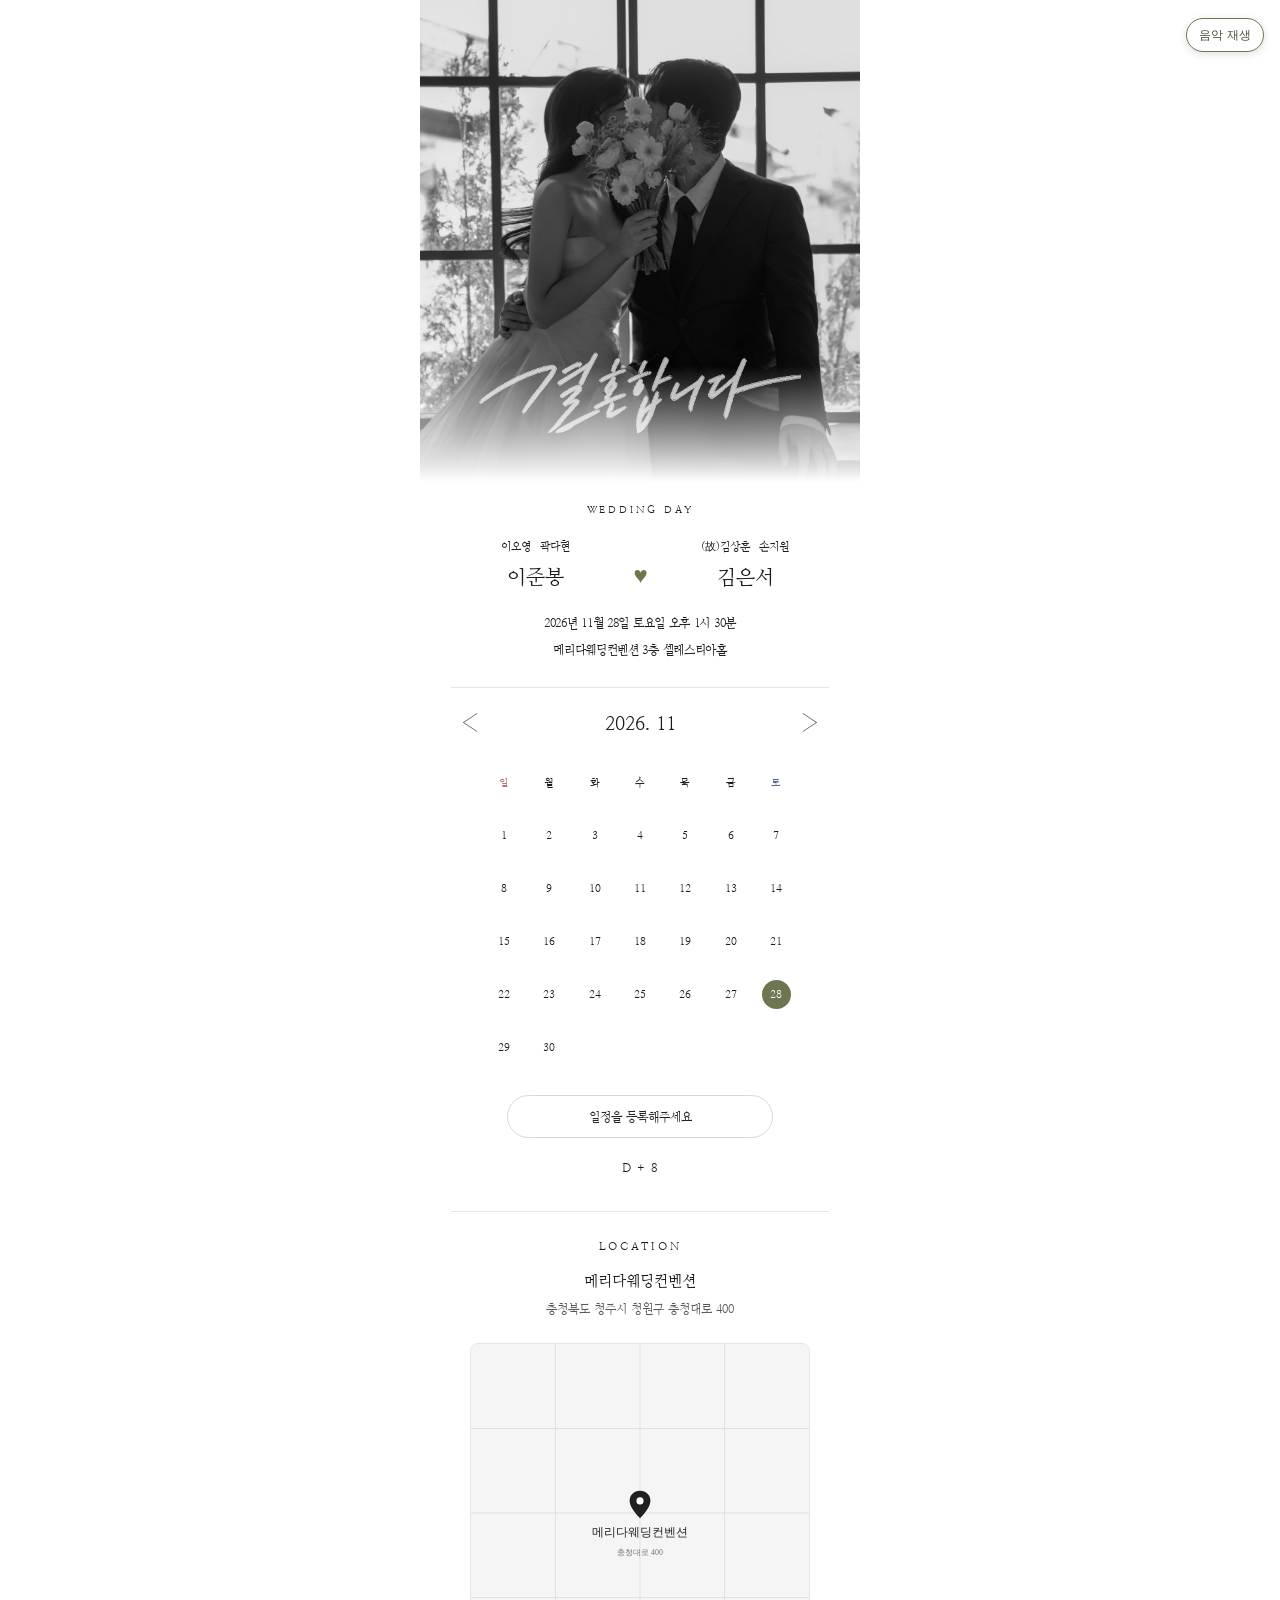
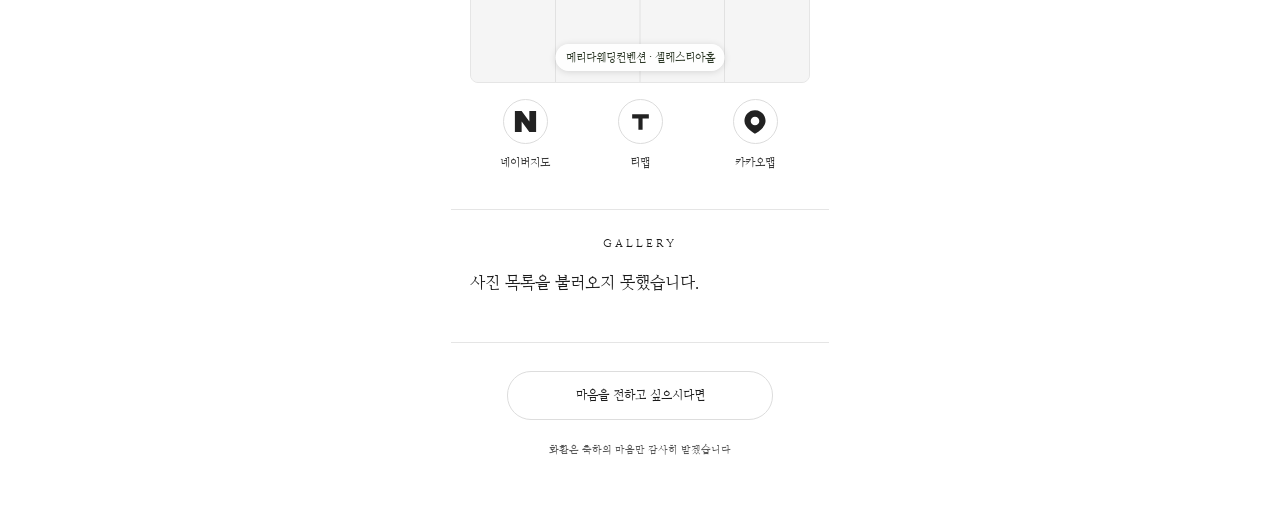
==== commit 1346cb94: "Production: align parents above groom and bride using bride two-row layout" ====
--- a/index.html
+++ b/index.html
@@ -127,17 +127,74 @@
 .contribution-note{margin-top:20px!important;line-height:2!important}
 @media(max-width:359px){.intro{padding-inline:8px!important}.calendar-section{padding-inline:8%!important}.account-row{gap:8px!important}}
 </style><style>.map-external-fallback{display:inline-block;font:inherit;color:#444;text-underline-offset:3px}.map-fallback{font-family:WeddingSerif,"Nanum Myeongjo",serif}</style><link href="vendor/leaflet.css" rel="stylesheet"/><script defer="" src="vendor/leaflet.js"></script><script defer="" src="map-interaction.js"></script><script defer src="gallery-dynamic.js"></script><script defer src="cover-photo.js"></script><link rel="stylesheet" href="bgm.css"/><script defer src="bgm.js"></script><style id="family-names-layout-v2">
-/* 이름 영역 전용: 기존 표지·갤러리·음악 등 공통 요소에는 영향을 주지 않습니다. */
-.intro .family-names{display:grid;grid-template-columns:minmax(0,1fr) minmax(0,1fr) 18px minmax(0,1.15fr) minmax(0,1fr);grid-template-rows:52px;column-gap:2px;align-items:center;max-width:390px;width:100%;margin:0 auto 17px!important;padding:0 2px;color:inherit;font-family:WeddingSerif,"Nanum Myeongjo",serif;white-space:nowrap}
- /* 부모님 성함만 두 행으로 표시하며 양쪽 부모의 행 높이를 동일하게 맞춥니다. */
-.intro .family-names .family-parents{display:grid;grid-template-columns:minmax(0,1fr);grid-template-rows:26px 26px;align-items:center;justify-items:center;min-width:0;height:52px;font-size:11px;line-height:1.3;letter-spacing:0}
- /* 신랑·신부 이름은 관계 문구 없이 부모님 두 행의 정확한 세로 중앙에 둡니다. */
-.intro .family-names .family-person{display:flex;justify-content:center;align-items:center;min-width:0;height:52px}
-.intro .family-names .family-person-name{display:block;font-size:18px;font-weight:400;line-height:1.25;letter-spacing:0}
-.intro .family-names .family-heart{display:flex!important;justify-content:center;align-items:center;width:100%;height:52px;padding:0!important;font-size:16px;letter-spacing:0}
- /* 좁은 모바일에서도 행 정렬은 유지하고 글자 크기만 축소합니다. */
-@media(max-width:360px){.intro .family-names{grid-template-columns:minmax(0,1fr) minmax(0,1fr) 16px minmax(0,1.15fr) minmax(0,1fr);column-gap:1px}.intro .family-names .family-parents{font-size:10px}.intro .family-names .family-person-name{font-size:16px}.intro .family-names .family-heart{font-size:14px}}
-</style></head><body><audio id="wedding-bgm" src="assets/audio/wedding-bgm.mp3" preload="none" loop></audio><button id="bgm-toggle" class="bgm-toggle" type="button" aria-label="배경음악 재생" aria-pressed="false">음악 재생</button><main class="page"><section aria-label="결혼식 표지" class="cover"><img alt="표지 사진" class="cover-photo" src="assets/cover1.JPG" style="visibility:hidden"/><img alt="결혼합니다" class="lettering" src="assets/lettering.png"/></section><section class="intro"><p class="eyebrow">WEDDING DAY</p><div class="family-names" aria-label="이오영 곽다현, 이준봉, 고 김상훈 손지원, 김은서"><span class="family-parents"><span>이오영</span><span>곽다현</span></span><span class="family-person"><span class="family-person-name">이준봉</span></span><span aria-hidden="true" class="heart family-heart">♥</span><span class="family-parents"><span>(故)김상훈</span><span>손지원</span></span><span class="family-person"><span class="family-person-name">김은서</span></span></div><p class="event-line"><time datetime="2026-11-28T13:30">2026년 11월 28일 토요일 오후 1시 30분</time></p><p class="hall-line">메리다웨딩컨벤션 3층 셀레스티아홀</p></section><div class="rule"></div><section aria-label="2026년 11월 달력" class="calendar-section"><p class="month"><span aria-hidden="true" class="arrow">‹</span><span>2026. 11</span><span aria-hidden="true" class="arrow">›</span></p><div class="calendar-grid"><span class="weekday">일</span><span class="weekday">월</span><span class="weekday">화</span><span class="weekday">수</span><span class="weekday">목</span><span class="weekday">금</span><span class="weekday">토</span><span class="day">1</span><span class="day">2</span><span class="day">3</span><span class="day">4</span><span class="day">5</span><span class="day">6</span><span class="day">7</span><span class="day">8</span><span class="day">9</span><span class="day">10</span><span class="day">11</span><span class="day">12</span><span class="day">13</span><span class="day">14</span><span class="day">15</span><span class="day">16</span><span class="day">17</span><span class="day">18</span><span class="day">19</span><span class="day">20</span><span class="day">21</span><span class="day">22</span><span class="day">23</span><span class="day">24</span><span class="day">25</span><span class="day">26</span><span class="day">27</span><span aria-label="11월 28일 예식일" class="day wedding-date">28</span><span class="day">29</span><span class="day">30</span><span aria-hidden="true" class="day empty"></span><span aria-hidden="true" class="day empty"></span><span aria-hidden="true" class="day empty"></span><span aria-hidden="true" class="day empty"></span><span aria-hidden="true" class="day empty"></span></div><details class="calendar-chooser" id="calendar-chooser"><summary aria-label="일정 등록 메뉴 열기" class="secondary" id="add-to-calendar">일정을 등록해주세요</summary><div class="native-choice-panel"><a class="calendar-choice" href="https://calendar.google.com/calendar/render?action=TEMPLATE&amp;text=%EC%9D%B4%EC%A4%80%EB%B4%89+%E2%99%A5+%EA%B9%80%EC%9D%80%EC%84%9C+%EA%B2%B0%ED%98%BC%EC%8B%9D&amp;dates=20261128T133000%2F20261128T143000&amp;ctz=Asia%2FSeoul&amp;details=%EA%B2%B0%ED%98%BC%EC%8B%9D+%EC%B4%88%EB%8C%80&amp;location=%EB%A9%94%EB%A6%AC%EB%8B%A4%EC%9B%A8%EB%94%A9%EC%BB%A8%EB%B2%A4%EC%85%98+3%EC%B8%B5+%EC%85%80%EB%A0%88%EC%8A%A4%ED%8B%B0%EC%95%84%ED%99%80%2C+%EC%B6%A9%EC%B2%AD%EB%B6%81%EB%8F%84+%EC%B2%AD%EC%A3%BC%EC%8B%9C+%EC%B2%AD%EC%9B%90%EA%B5%AC+%EC%B6%A9%EC%B2%AD%EB%8C%80%EB%A1%9C+400" id="google-calendar" rel="noopener noreferrer" target="_blank"><span class="choice-label">Google 캘린더에 추가하기</span></a><a class="calendar-choice" href="https://outlook.live.com/calendar/deeplink/compose?path=%2Fcalendar%2Faction%2Fcompose&amp;rru=addevent&amp;subject=%EC%9D%B4%EC%A4%80%EB%B4%89+%E2%99%A5+%EA%B9%80%EC%9D%80%EC%84%9C+%EA%B2%B0%ED%98%BC%EC%8B%9D&amp;startdt=2026-11-28T13%3A30%3A00&amp;enddt=2026-11-28T14%3A30%3A00&amp;location=%EB%A9%94%EB%A6%AC%EB%8B%A4%EC%9B%A8%EB%94%A9%EC%BB%A8%EB%B2%A4%EC%85%98+3%EC%B8%B5+%EC%85%80%EB%A0%88%EC%8A%A4%ED%8B%B0%EC%95%84%ED%99%80%2C+%EC%B6%A9%EC%B2%AD%EB%B6%81%EB%8F%84+%EC%B2%AD%EC%A3%BC%EC%8B%9C+%EC%B2%AD%EC%9B%90%EA%B5%AC+%EC%B6%A9%EC%B2%AD%EB%8C%80%EB%A1%9C+400&amp;body=%EA%B2%B0%ED%98%BC%EC%8B%9D+%EC%B4%88%EB%8C%80+%C2%B7+%ED%95%9C%EA%B5%AD+%EC%8B%9C%EA%B0%84%28Asia%2FSeoul%29+%EA%B8%B0%EC%A4%80" id="outlook-calendar" rel="noopener noreferrer" target="_blank"><span class="choice-label">Outlook 캘린더에 추가하기</span></a><a class="calendar-choice" href="wedding-20261128.ics" id="other-calendar" type="text/calendar"><span class="choice-label">기타(아이폰) 캘린더에 추가하기</span></a></div></details><p class="dday" data-target="2026-11-28" id="dday"><strong>D - 35</strong></p></section><div class="rule"></div><section class="location"><h2>LOCATION</h2><p>메리다웨딩컨벤션</p><address>충청북도 청주시 청원구 충청대로 400</address><div class="map-outer"><div aria-label="메리다웨딩컨벤션 위치 지도 — 온라인에서 확대, 축소, 이동 가능" class="map-frame" data-lat="36.6863283393705" data-lng="127.510974315734" style="width:100%;aspect-ratio:1/1;height:auto;position:relative;"><img alt="메리다웨딩컨벤션 위치 안내. 정확한 지도는 온라인에서 표시됩니다." class="map-static" src="assets/map-location-schematic.svg"/><div aria-label="확대 축소와 이동이 가능한 지도" id="interactive-map"></div><div aria-label="예식장 위치" class="venue-map-caption">메리다웨딩컨벤션 · 셀레스티아홀</div><div aria-label="지도 확대 축소" class="map-zoom-controls"><button aria-label="지도 확대" data-map-action="zoom-in" type="button">+</button><button aria-label="지도 축소" data-map-action="zoom-out" type="button">−</button></div></div><nav aria-label="지도 앱 바로가기" class="map-apps"><a href="https://app.map.naver.com/launchApp/?elat=36.6863283393705&amp;elng=127.510974315734&amp;etitle=%EB%A9%94%EB%A6%AC%EB%8B%A4%EC%9B%A8%EB%94%A9%EC%BB%A8%EB%B2%A4%EC%85%98&amp;menu=route&amp;version=11" rel="noopener noreferrer" target="_blank"><span class="map-app-icon"><svg aria-hidden="true" width="27" height="27" viewBox="0 0 28 28"><path d="M3 3h7l8 11V3h7v22h-7L10 14v11H3V3Z" fill="currentColor"/></svg></span><span>네이버지도</span></a><a aria-label="티맵 앱으로 목적지 길찾기" href="tmap://?rGoName=%EB%A9%94%EB%A6%AC%EB%8B%A4%EC%9B%A8%EB%94%A9%EC%BB%A8%EB%B2%A4%EC%85%98&amp;rGoX=127.510974315734&amp;rGoY=36.6863283393705"><span class="map-app-icon"><svg aria-hidden="true" height="25" viewbox="0 0 24 24" width="25"><path d="M4 5h16v4h-6v11h-4V9H4Z" fill="currentColor"></path></svg></span><span>티맵</span></a><a href="https://map.kakao.com/link/to/%EB%A9%94%EB%A6%AC%EB%8B%A4%EC%9B%A8%EB%94%A9%EC%BB%A8%EB%B2%A4%EC%85%98,36.6863283393705,127.510974315734" rel="noopener noreferrer" target="_blank"><span class="map-app-icon"><svg aria-hidden="true" width="26" height="27" viewBox="0 0 32 32"><path d="M16 2C8.2 2 3 8.1 3 15.4 3 24.4 16 31 16 31s13-6.6 13-15.6C29 8.1 23.8 2 16 2Zm0 8a5.3 5.3 0 1 1 0 10.6A5.3 5.3 0 0 1 16 10Z" fill="currentColor" fill-rule="evenodd"/></svg></span><span>카카오맵</span></a></nav></div></section><div class="rule"></div><section aria-labelledby="gallery-heading" class="gallery-section"><h2 id="gallery-heading">GALLERY</h2><div class="gallery-area"><div aria-label="사진 갤러리, 좌우로 넘겨 한 장씩 이동" class="gallery-track" id="gallery-track" tabindex="0"></div></div><div aria-label="갤러리 사진 위치" class="gallery-dots" id="gallery-dots"></div></section><div class="rule"></div><section class="contribution"><details><summary class="contribution-toggle">마음을 전하고 싶으시다면<span class="toggle-chevron">⌄</span></summary><div class="contribution-panel"><input aria-label="신랑측" checked="" class="account-choice" id="account-groom" name="account-side" type="radio"/><input aria-label="신부측" class="account-choice" id="account-bride" name="account-side" type="radio"/><div aria-label="계좌 구분" class="contribution-tabs"><label class="contribution-tab" for="account-groom">신랑측</label><label class="contribution-tab" for="account-bride">신부측</label></div><div class="contribution-tabpanel" id="panel-groom"><div class="account-side"><h3>신랑측</h3><div class="account-row" data-account-index="0" data-account-side="groom"><div class="account-text"><div class="account-first-line"><span class="account-bank">은행 미입력</span><span aria-hidden="true" class="account-separator">|</span><span class="account-number">계좌번호 미입력</span></div><span class="account-holder">예금주 미입력</span></div><button aria-label="계좌번호 복사" class="copy-account" disabled="" type="button">복사</button></div><div class="account-row" data-account-index="1" data-account-side="groom"><div class="account-text"><div class="account-first-line"><span class="account-bank">은행 미입력</span><span aria-hidden="true" class="account-separator">|</span><span class="account-number">계좌번호 미입력</span></div><span class="account-holder">예금주 미입력</span></div><button aria-label="계좌번호 복사" class="copy-account" disabled="" type="button">복사</button></div><div class="account-row" data-account-index="2" data-account-side="groom"><div class="account-text"><div class="account-first-line"><span class="account-bank">은행 미입력</span><span aria-hidden="true" class="account-separator">|</span><span class="account-number">계좌번호 미입력</span></div><span class="account-holder">예금주 미입력</span></div><button aria-label="계좌번호 복사" class="copy-account" disabled="" type="button">복사</button></div></div></div><div class="contribution-tabpanel" id="panel-bride"><div class="account-side"><h3>신부측</h3><div class="account-row" data-account-index="0" data-account-side="bride"><div class="account-text"><div class="account-first-line"><span class="account-bank">은행 미입력</span><span aria-hidden="true" class="account-separator">|</span><span class="account-number">계좌번호 미입력</span></div><span class="account-holder">예금주 미입력</span></div><button aria-label="계좌번호 복사" class="copy-account" disabled="" type="button">복사</button></div></div></div><p class="copy-status" role="status"></p></div></details><p class="contribution-note">화환은 축하의 마음만 감사히 받겠습니다</p></section></main><script id="wedding-data" type="application/json">{"groom": "이준봉", "bride": "김은서", "date": "2026-11-28", "time": "13:30", "venue": "메리다웨딩컨벤션", "hall": "3층 셀레스티아홀", "address": "충청북도 청주시 청원구 충청대로 400"}</script><script>
+/* 신부용 청첩장 이름 블록은 정확히 3열 × 2행입니다. 첫째 행 부모님, 둘째 행 신랑/하트/신부입니다. */
+.intro .family-names{
+  display:grid!important;
+  grid-template-columns:minmax(0,1fr) 30px minmax(0,1fr)!important;
+  grid-template-rows:28px 34px!important;
+  column-gap:5px;
+  row-gap:0;
+  align-items:center;
+  justify-items:center;
+  width:100%;
+  max-width:390px;
+  margin:0 auto 17px!important;
+  padding:0 5px;
+  font-family:WeddingSerif,"Nanum Myeongjo",serif;
+  color:inherit;
+}
+/* 좌측 부모님은 첫째 행 첫째 열입니다. */
+.intro .family-names .family-groom-parents{grid-column:1!important;grid-row:1!important}
+/* 우측 부모님은 첫째 행 셋째 열입니다. */
+.intro .family-names .family-bride-parents{grid-column:3!important;grid-row:1!important}
+/* 부모님 두 분의 이름은 한 줄에 함께 표시합니다. */
+.intro .family-names .family-parents{
+  display:flex!important;
+  flex-direction:row!important;
+  justify-content:center;
+  align-items:center;
+  gap:9px;
+  min-width:0;
+  width:100%;
+  white-space:nowrap;
+  font-size:11px;
+  font-weight:400;
+  letter-spacing:0;
+  line-height:1.4;
+}
+/* 신랑과 신부는 각각 부모님 바로 아래 둘째 행에 둡니다. */
+.intro .family-names .family-groom-name{grid-column:1!important;grid-row:2!important}
+.intro .family-names .family-bride-name{grid-column:3!important;grid-row:2!important}
+.intro .family-names .family-person-name{
+  display:block!important;
+  font-size:20px;
+  font-weight:400;
+  line-height:1.3;
+  letter-spacing:0;
+  white-space:nowrap;
+}
+/* 하트는 둘째 행의 정중앙에 놓아 부모님 행에는 나타나지 않도록 합니다. */
+.intro .family-names .family-heart{
+  grid-column:2!important;
+  grid-row:2!important;
+  display:block!important;
+  align-self:center!important;
+  justify-self:center!important;
+  width:auto!important;
+  height:auto!important;
+  padding:0!important;
+  font-size:16px;
+  line-height:1.3;
+  letter-spacing:0;
+}
+/* 좁은 화면은 2행 구조를 유지한 채 글자만 조정합니다. */
+@media(max-width:360px){
+ .intro .family-names{grid-template-columns:minmax(0,1fr) 24px minmax(0,1fr)!important;column-gap:3px;padding:0 2px}
+ .intro .family-names .family-parents{gap:5px;font-size:10px}
+ .intro .family-names .family-person-name{font-size:18px}
+ .intro .family-names .family-heart{font-size:14px}
+}
+</style></head><body><audio id="wedding-bgm" src="assets/audio/wedding-bgm.mp3" preload="none" loop></audio><button id="bgm-toggle" class="bgm-toggle" type="button" aria-label="배경음악 재생" aria-pressed="false">음악 재생</button><main class="page"><section aria-label="결혼식 표지" class="cover"><img alt="표지 사진" class="cover-photo" src="assets/cover1.JPG" style="visibility:hidden"/><img alt="결혼합니다" class="lettering" src="assets/lettering.png"/></section><section class="intro"><p class="eyebrow">WEDDING DAY</p><div class="family-names" aria-label="이오영 곽다현, 이준봉, 고 김상훈 손지원, 김은서"><div class="family-parents family-groom-parents"><span>이오영</span><span>곽다현</span></div><div class="family-parents family-bride-parents"><span>(故)김상훈</span><span>손지원</span></div><span class="family-person-name family-groom-name">이준봉</span><span aria-hidden="true" class="heart family-heart">♥</span><span class="family-person-name family-bride-name">김은서</span></div><p class="event-line"><time datetime="2026-11-28T13:30">2026년 11월 28일 토요일 오후 1시 30분</time></p><p class="hall-line">메리다웨딩컨벤션 3층 셀레스티아홀</p></section><div class="rule"></div><section aria-label="2026년 11월 달력" class="calendar-section"><p class="month"><span aria-hidden="true" class="arrow">‹</span><span>2026. 11</span><span aria-hidden="true" class="arrow">›</span></p><div class="calendar-grid"><span class="weekday">일</span><span class="weekday">월</span><span class="weekday">화</span><span class="weekday">수</span><span class="weekday">목</span><span class="weekday">금</span><span class="weekday">토</span><span class="day">1</span><span class="day">2</span><span class="day">3</span><span class="day">4</span><span class="day">5</span><span class="day">6</span><span class="day">7</span><span class="day">8</span><span class="day">9</span><span class="day">10</span><span class="day">11</span><span class="day">12</span><span class="day">13</span><span class="day">14</span><span class="day">15</span><span class="day">16</span><span class="day">17</span><span class="day">18</span><span class="day">19</span><span class="day">20</span><span class="day">21</span><span class="day">22</span><span class="day">23</span><span class="day">24</span><span class="day">25</span><span class="day">26</span><span class="day">27</span><span aria-label="11월 28일 예식일" class="day wedding-date">28</span><span class="day">29</span><span class="day">30</span><span aria-hidden="true" class="day empty"></span><span aria-hidden="true" class="day empty"></span><span aria-hidden="true" class="day empty"></span><span aria-hidden="true" class="day empty"></span><span aria-hidden="true" class="day empty"></span></div><details class="calendar-chooser" id="calendar-chooser"><summary aria-label="일정 등록 메뉴 열기" class="secondary" id="add-to-calendar">일정을 등록해주세요</summary><div class="native-choice-panel"><a class="calendar-choice" href="https://calendar.google.com/calendar/render?action=TEMPLATE&amp;text=%EC%9D%B4%EC%A4%80%EB%B4%89+%E2%99%A5+%EA%B9%80%EC%9D%80%EC%84%9C+%EA%B2%B0%ED%98%BC%EC%8B%9D&amp;dates=20261128T133000%2F20261128T143000&amp;ctz=Asia%2FSeoul&amp;details=%EA%B2%B0%ED%98%BC%EC%8B%9D+%EC%B4%88%EB%8C%80&amp;location=%EB%A9%94%EB%A6%AC%EB%8B%A4%EC%9B%A8%EB%94%A9%EC%BB%A8%EB%B2%A4%EC%85%98+3%EC%B8%B5+%EC%85%80%EB%A0%88%EC%8A%A4%ED%8B%B0%EC%95%84%ED%99%80%2C+%EC%B6%A9%EC%B2%AD%EB%B6%81%EB%8F%84+%EC%B2%AD%EC%A3%BC%EC%8B%9C+%EC%B2%AD%EC%9B%90%EA%B5%AC+%EC%B6%A9%EC%B2%AD%EB%8C%80%EB%A1%9C+400" id="google-calendar" rel="noopener noreferrer" target="_blank"><span class="choice-label">Google 캘린더에 추가하기</span></a><a class="calendar-choice" href="https://outlook.live.com/calendar/deeplink/compose?path=%2Fcalendar%2Faction%2Fcompose&amp;rru=addevent&amp;subject=%EC%9D%B4%EC%A4%80%EB%B4%89+%E2%99%A5+%EA%B9%80%EC%9D%80%EC%84%9C+%EA%B2%B0%ED%98%BC%EC%8B%9D&amp;startdt=2026-11-28T13%3A30%3A00&amp;enddt=2026-11-28T14%3A30%3A00&amp;location=%EB%A9%94%EB%A6%AC%EB%8B%A4%EC%9B%A8%EB%94%A9%EC%BB%A8%EB%B2%A4%EC%85%98+3%EC%B8%B5+%EC%85%80%EB%A0%88%EC%8A%A4%ED%8B%B0%EC%95%84%ED%99%80%2C+%EC%B6%A9%EC%B2%AD%EB%B6%81%EB%8F%84+%EC%B2%AD%EC%A3%BC%EC%8B%9C+%EC%B2%AD%EC%9B%90%EA%B5%AC+%EC%B6%A9%EC%B2%AD%EB%8C%80%EB%A1%9C+400&amp;body=%EA%B2%B0%ED%98%BC%EC%8B%9D+%EC%B4%88%EB%8C%80+%C2%B7+%ED%95%9C%EA%B5%AD+%EC%8B%9C%EA%B0%84%28Asia%2FSeoul%29+%EA%B8%B0%EC%A4%80" id="outlook-calendar" rel="noopener noreferrer" target="_blank"><span class="choice-label">Outlook 캘린더에 추가하기</span></a><a class="calendar-choice" href="wedding-20261128.ics" id="other-calendar" type="text/calendar"><span class="choice-label">기타(아이폰) 캘린더에 추가하기</span></a></div></details><p class="dday" data-target="2026-11-28" id="dday"><strong>D - 35</strong></p></section><div class="rule"></div><section class="location"><h2>LOCATION</h2><p>메리다웨딩컨벤션</p><address>충청북도 청주시 청원구 충청대로 400</address><div class="map-outer"><div aria-label="메리다웨딩컨벤션 위치 지도 — 온라인에서 확대, 축소, 이동 가능" class="map-frame" data-lat="36.6863283393705" data-lng="127.510974315734" style="width:100%;aspect-ratio:1/1;height:auto;position:relative;"><img alt="메리다웨딩컨벤션 위치 안내. 정확한 지도는 온라인에서 표시됩니다." class="map-static" src="assets/map-location-schematic.svg"/><div aria-label="확대 축소와 이동이 가능한 지도" id="interactive-map"></div><div aria-label="예식장 위치" class="venue-map-caption">메리다웨딩컨벤션 · 셀레스티아홀</div><div aria-label="지도 확대 축소" class="map-zoom-controls"><button aria-label="지도 확대" data-map-action="zoom-in" type="button">+</button><button aria-label="지도 축소" data-map-action="zoom-out" type="button">−</button></div></div><nav aria-label="지도 앱 바로가기" class="map-apps"><a href="https://app.map.naver.com/launchApp/?elat=36.6863283393705&amp;elng=127.510974315734&amp;etitle=%EB%A9%94%EB%A6%AC%EB%8B%A4%EC%9B%A8%EB%94%A9%EC%BB%A8%EB%B2%A4%EC%85%98&amp;menu=route&amp;version=11" rel="noopener noreferrer" target="_blank"><span class="map-app-icon"><svg aria-hidden="true" width="27" height="27" viewBox="0 0 28 28"><path d="M3 3h7l8 11V3h7v22h-7L10 14v11H3V3Z" fill="currentColor"/></svg></span><span>네이버지도</span></a><a aria-label="티맵 앱으로 목적지 길찾기" href="tmap://?rGoName=%EB%A9%94%EB%A6%AC%EB%8B%A4%EC%9B%A8%EB%94%A9%EC%BB%A8%EB%B2%A4%EC%85%98&amp;rGoX=127.510974315734&amp;rGoY=36.6863283393705"><span class="map-app-icon"><svg aria-hidden="true" height="25" viewbox="0 0 24 24" width="25"><path d="M4 5h16v4h-6v11h-4V9H4Z" fill="currentColor"></path></svg></span><span>티맵</span></a><a href="https://map.kakao.com/link/to/%EB%A9%94%EB%A6%AC%EB%8B%A4%EC%9B%A8%EB%94%A9%EC%BB%A8%EB%B2%A4%EC%85%98,36.6863283393705,127.510974315734" rel="noopener noreferrer" target="_blank"><span class="map-app-icon"><svg aria-hidden="true" width="26" height="27" viewBox="0 0 32 32"><path d="M16 2C8.2 2 3 8.1 3 15.4 3 24.4 16 31 16 31s13-6.6 13-15.6C29 8.1 23.8 2 16 2Zm0 8a5.3 5.3 0 1 1 0 10.6A5.3 5.3 0 0 1 16 10Z" fill="currentColor" fill-rule="evenodd"/></svg></span><span>카카오맵</span></a></nav></div></section><div class="rule"></div><section aria-labelledby="gallery-heading" class="gallery-section"><h2 id="gallery-heading">GALLERY</h2><div class="gallery-area"><div aria-label="사진 갤러리, 좌우로 넘겨 한 장씩 이동" class="gallery-track" id="gallery-track" tabindex="0"></div></div><div aria-label="갤러리 사진 위치" class="gallery-dots" id="gallery-dots"></div></section><div class="rule"></div><section class="contribution"><details><summary class="contribution-toggle">마음을 전하고 싶으시다면<span class="toggle-chevron">⌄</span></summary><div class="contribution-panel"><input aria-label="신랑측" checked="" class="account-choice" id="account-groom" name="account-side" type="radio"/><input aria-label="신부측" class="account-choice" id="account-bride" name="account-side" type="radio"/><div aria-label="계좌 구분" class="contribution-tabs"><label class="contribution-tab" for="account-groom">신랑측</label><label class="contribution-tab" for="account-bride">신부측</label></div><div class="contribution-tabpanel" id="panel-groom"><div class="account-side"><h3>신랑측</h3><div class="account-row" data-account-index="0" data-account-side="groom"><div class="account-text"><div class="account-first-line"><span class="account-bank">은행 미입력</span><span aria-hidden="true" class="account-separator">|</span><span class="account-number">계좌번호 미입력</span></div><span class="account-holder">예금주 미입력</span></div><button aria-label="계좌번호 복사" class="copy-account" disabled="" type="button">복사</button></div><div class="account-row" data-account-index="1" data-account-side="groom"><div class="account-text"><div class="account-first-line"><span class="account-bank">은행 미입력</span><span aria-hidden="true" class="account-separator">|</span><span class="account-number">계좌번호 미입력</span></div><span class="account-holder">예금주 미입력</span></div><button aria-label="계좌번호 복사" class="copy-account" disabled="" type="button">복사</button></div><div class="account-row" data-account-index="2" data-account-side="groom"><div class="account-text"><div class="account-first-line"><span class="account-bank">은행 미입력</span><span aria-hidden="true" class="account-separator">|</span><span class="account-number">계좌번호 미입력</span></div><span class="account-holder">예금주 미입력</span></div><button aria-label="계좌번호 복사" class="copy-account" disabled="" type="button">복사</button></div></div></div><div class="contribution-tabpanel" id="panel-bride"><div class="account-side"><h3>신부측</h3><div class="account-row" data-account-index="0" data-account-side="bride"><div class="account-text"><div class="account-first-line"><span class="account-bank">은행 미입력</span><span aria-hidden="true" class="account-separator">|</span><span class="account-number">계좌번호 미입력</span></div><span class="account-holder">예금주 미입력</span></div><button aria-label="계좌번호 복사" class="copy-account" disabled="" type="button">복사</button></div></div></div><p class="copy-status" role="status"></p></div></details><p class="contribution-note">화환은 축하의 마음만 감사히 받겠습니다</p></section></main><script id="wedding-data" type="application/json">{"groom": "이준봉", "bride": "김은서", "date": "2026-11-28", "time": "13:30", "venue": "메리다웨딩컨벤션", "hall": "3층 셀레스티아홀", "address": "충청북도 청주시 청원구 충청대로 400"}</script><script>
 (function(){
  try { var e=document.getElementById('dday');if(!e)return;var t=e.getAttribute('data-target');var now=new Date();var parts=new Intl.DateTimeFormat('en-CA',{timeZone:'Asia/Seoul',year:'numeric',month:'2-digit',day:'2-digit'}).formatToParts(now);var o={};parts.forEach(function(p){o[p.type]=p.value});var today=Date.UTC(+o.year,+o.month-1,+o.day);var x=t.split('-');var target=Date.UTC(+x[0],+x[1]-1,+x[2]);var n=Math.round((target-today)/86400000);e.textContent=n>0?'D - '+n:n===0?'D - DAY':'D + '+Math.abs(n); }catch(e){}
 })();
